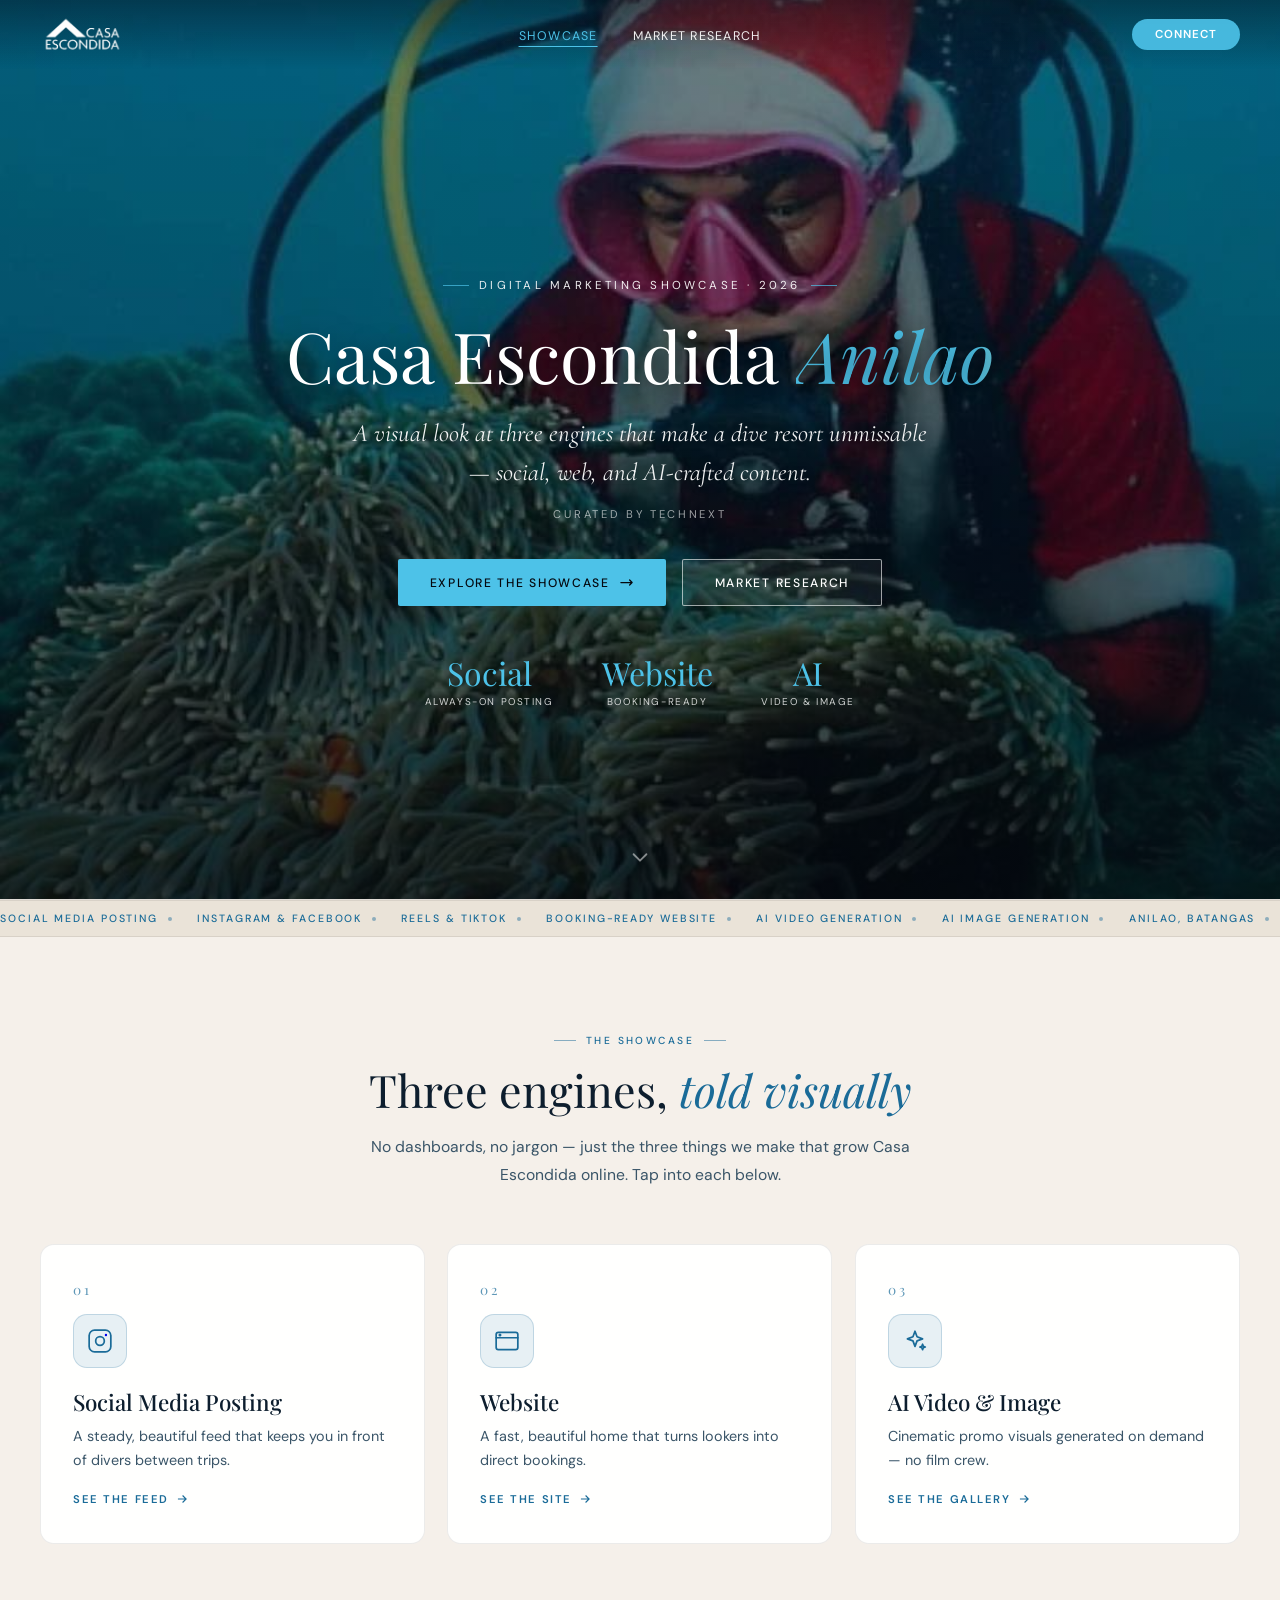
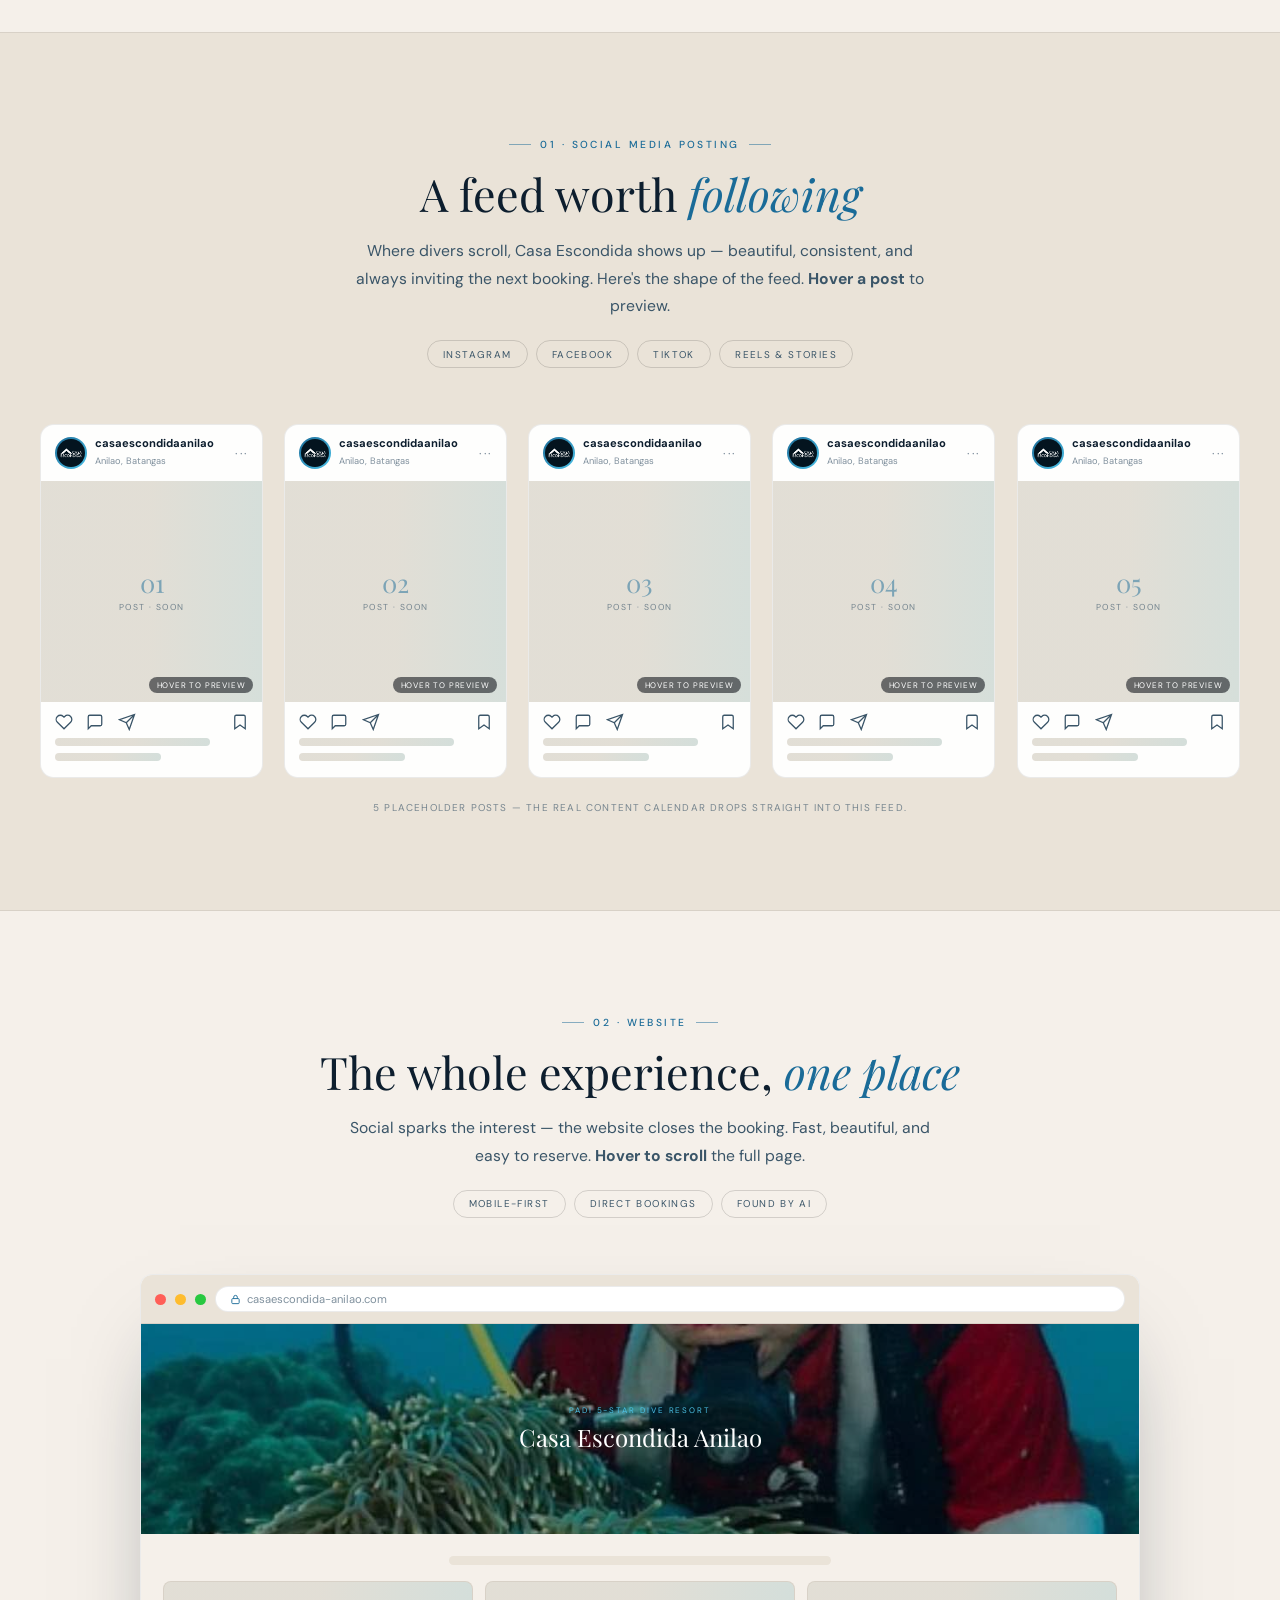
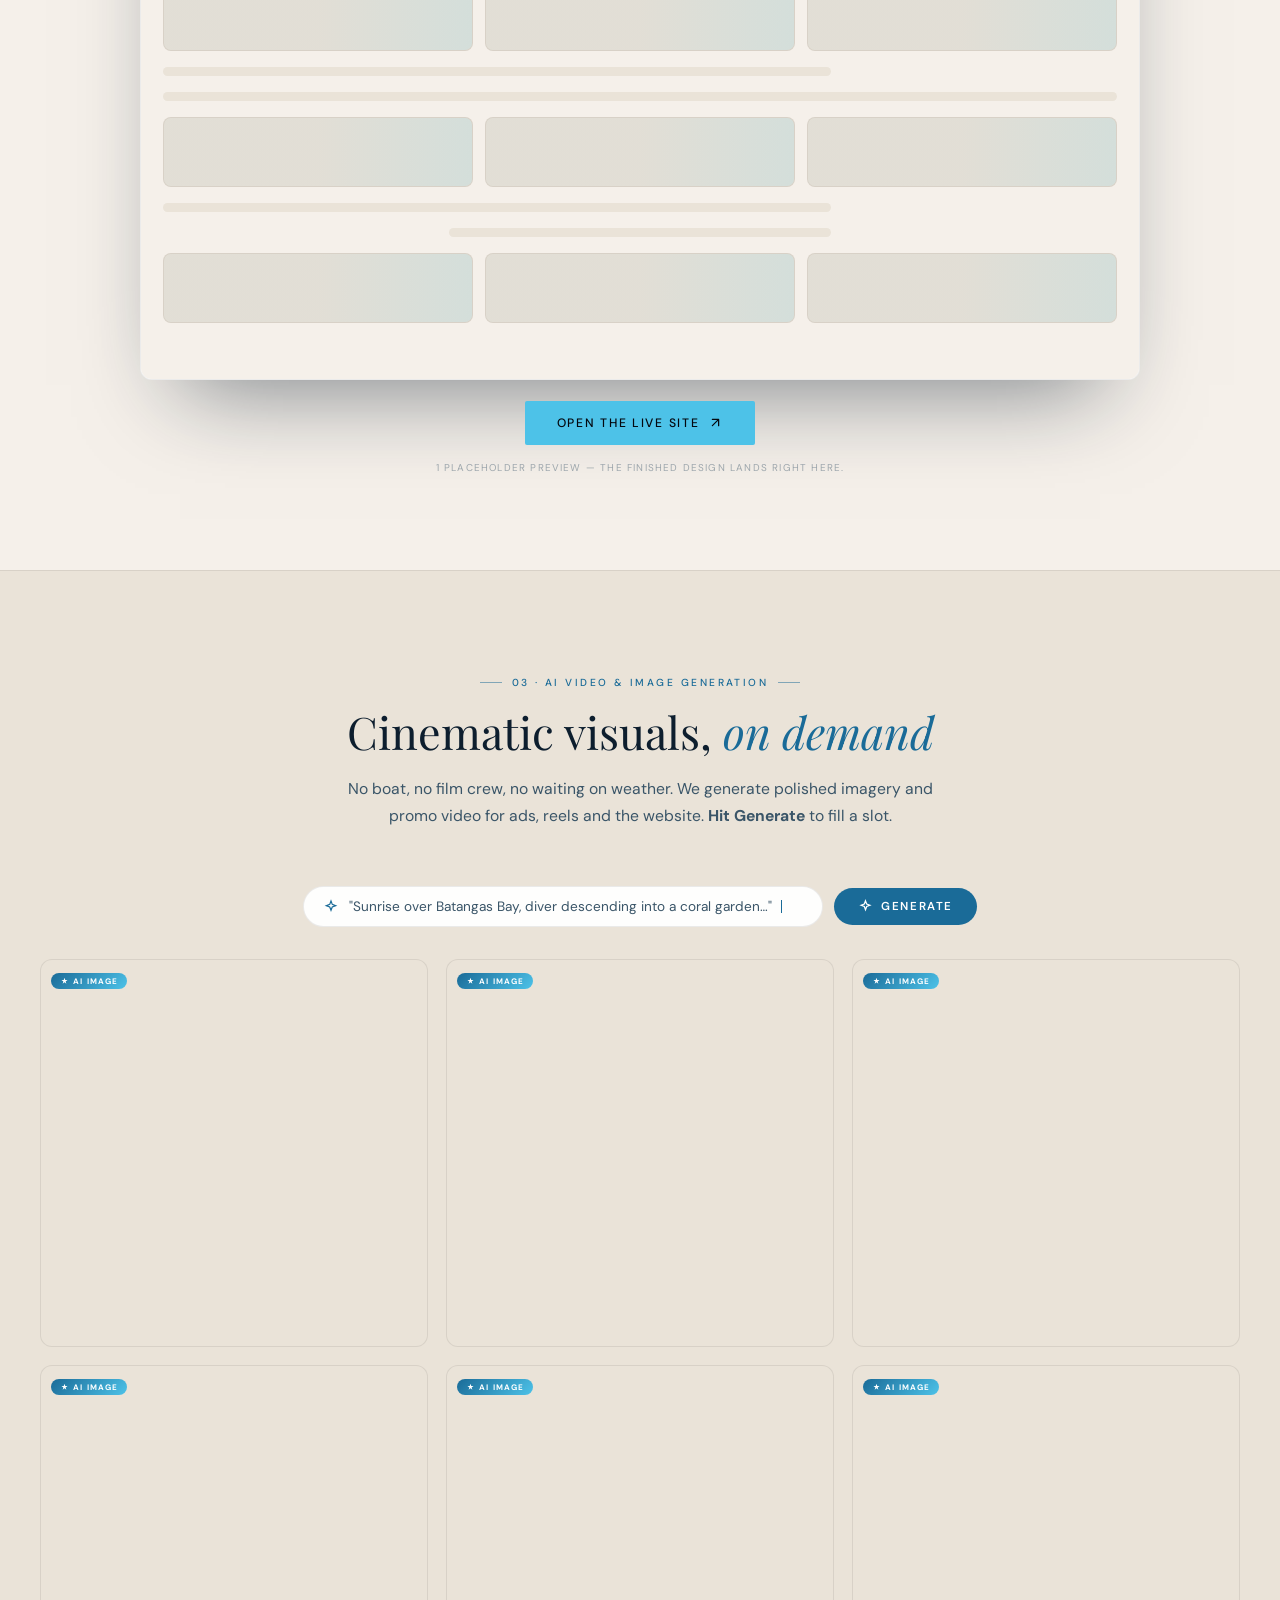
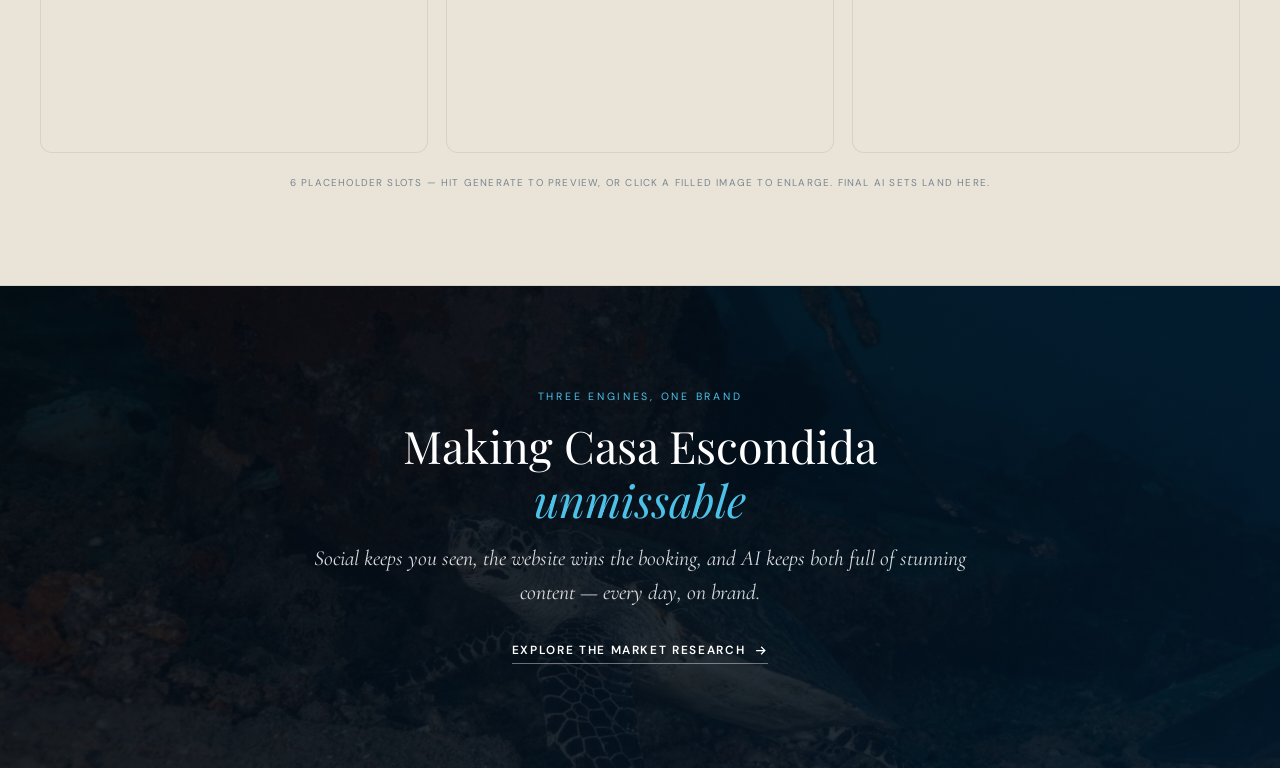
==== index.html @ b02268e8 "Revamp v5: visual-first showcase with exact placeholder counts - Cut analytics/benefit-stat blocks; " ====
<!DOCTYPE html>
<html lang="en">
<head>
<meta charset="UTF-8"/>
<meta name="viewport" content="width=device-width, initial-scale=1.0"/>
<title>Digital Marketing Showcase — Casa Escondida Anilao | TechNext</title>
<meta name="description" content="A visual showcase of how TechNext grows Casa Escondida Anilao online — social media posting, a booking-ready website, and AI video & image generation."/>
<meta name="robots" content="noindex, nofollow"/>
<meta http-equiv="Cache-Control" content="no-cache, no-store, must-revalidate"/>
<meta http-equiv="Pragma" content="no-cache"/>
<meta http-equiv="Expires" content="0"/>
<link rel="icon" type="image/webp" href="img/logo-white.webp"/>
<link rel="preconnect" href="https://fonts.googleapis.com"/>
<link rel="preconnect" href="https://fonts.gstatic.com" crossorigin/>
<link href="https://fonts.googleapis.com/css2?family=Playfair+Display:ital,wght@0,300;0,400;0,500;1,300;1,400&family=DM+Sans:wght@300;400;500;600&family=Cormorant+Garamond:ital,wght@0,300;0,400;1,300;1,400&display=swap" rel="stylesheet"/>
<link rel="stylesheet" href="styles.css?v=5"/>
</head>
<body>
<div id="pg-bar"></div>
<button id="toTop" aria-label="Back to top"><svg width="17" height="17" fill="none" stroke="currentColor" stroke-width="2.2" viewBox="0 0 24 24"><path stroke-linecap="round" stroke-linejoin="round" d="M5 15l7-7 7 7"/></svg></button>

<!-- NAV -->
<nav id="nav">
  <a href="https://www.casaescondida-anilao.com/" target="_blank" rel="noopener" class="nav-logo" aria-label="Casa Escondida — Home">
    <img class="logo-night" src="img/logo-white.webp" alt="Casa Escondida Anilao"/>
    <img class="logo-day" src="img/logo-color.webp" alt="Casa Escondida Anilao"/>
  </a>
  <ul class="nav-links">
    <li><a href="index.html" class="active">Showcase</a></li>
    <li><a href="research.html">Market Research</a></li>
  </ul>
  <div class="nav-right">
    <a href="mailto:hello@technext.asia?subject=Casa%20Escondida%20Anilao%20Digital%20Marketing%20Showcase" class="btn-nav-cta">Connect</a>
  </div>
</nav>

<!-- HERO -->
<header class="hero">
  <video class="hero-video" autoplay muted loop playsinline preload="auto" poster="img/hero-poster.jpg">
    <source src="img/hero.mp4" type="video/mp4"/>
  </video>
  <div class="hero-overlay"></div>
  <div class="hero-content">
    <div class="hero-eyebrow">Digital Marketing Showcase · 2026</div>
    <h1 class="hero-h1">Casa Escondida <em>Anilao</em></h1>
    <p class="hero-sub">A visual look at three engines that make a dive resort unmissable — social, web, and AI-crafted content.</p>
    <p class="hero-kicker">Curated by TechNext</p>
    <div class="hero-ctas">
      <a href="#engines" class="btn btn-primary">Explore the Showcase
        <svg fill="none" stroke="currentColor" viewBox="0 0 24 24"><path stroke-linecap="round" stroke-linejoin="round" stroke-width="2" d="M17 8l4 4m0 0l-4 4m4-4H3"/></svg></a>
      <a href="research.html" class="btn btn-ghost">Market Research</a>
    </div>
    <div class="hero-stats">
      <div class="hstat"><div class="hstat-n">Social</div><div class="hstat-l">Always-On Posting</div></div>
      <div class="hstat"><div class="hstat-n">Website</div><div class="hstat-l">Booking-Ready</div></div>
      <div class="hstat"><div class="hstat-n">AI</div><div class="hstat-l">Video &amp; Image</div></div>
    </div>
  </div>
  <a href="#engines" class="hero-scroll" aria-label="Scroll down"><svg fill="none" stroke="currentColor" viewBox="0 0 24 24"><path stroke-linecap="round" stroke-linejoin="round" stroke-width="2" d="M19 9l-7 7-7-7"/></svg></a>
</header>

<!-- MARQUEE -->
<div class="marquee-strip" aria-hidden="true">
  <div class="marquee-inner" id="mq">
    <span class="mq-item">Social Media Posting<span class="mq-dot"></span></span>
    <span class="mq-item">Instagram &amp; Facebook<span class="mq-dot"></span></span>
    <span class="mq-item">Reels &amp; TikTok<span class="mq-dot"></span></span>
    <span class="mq-item">Booking-Ready Website<span class="mq-dot"></span></span>
    <span class="mq-item">AI Video Generation<span class="mq-dot"></span></span>
    <span class="mq-item">AI Image Generation<span class="mq-dot"></span></span>
    <span class="mq-item">Anilao, Batangas<span class="mq-dot"></span></span>
  </div>
</div>

<!-- ENGINES / INTRO -->
<section class="sec" id="engines">
  <div class="inner">
    <div class="sec-head rv">
      <div class="sec-eyebrow">The Showcase</div>
      <h2 class="sec-h2">Three engines, <em>told visually</em></h2>
      <p class="sec-sub">No dashboards, no jargon — just the three things we make that grow Casa Escondida online. Tap into each below.</p>
    </div>
    <div class="engine-grid">
      <a href="#social" class="engine-card tilt rv d1"><div class="spot"></div>
        <div class="engine-num">01</div>
        <div class="engine-icon"><svg viewBox="0 0 24 24"><rect x="2" y="2" width="20" height="20" rx="5"/><circle cx="12" cy="12" r="4"/><circle cx="17.5" cy="6.5" r="1.1" fill="currentColor" stroke="none"/></svg></div>
        <div class="engine-name">Social Media Posting</div>
        <p class="engine-desc">A steady, beautiful feed that keeps you in front of divers between trips.</p>
        <span class="engine-go">See the feed <svg width="14" height="14" fill="none" stroke="currentColor" stroke-width="2" viewBox="0 0 24 24"><path d="M5 12h14M13 6l6 6-6 6"/></svg></span>
      </a>
      <a href="#website" class="engine-card tilt rv d2"><div class="spot"></div>
        <div class="engine-num">02</div>
        <div class="engine-icon"><svg viewBox="0 0 24 24"><rect x="2" y="4" width="20" height="16" rx="2"/><path d="M2 9h20"/><circle cx="5.5" cy="6.5" r=".6" fill="currentColor"/></svg></div>
        <div class="engine-name">Website</div>
        <p class="engine-desc">A fast, beautiful home that turns lookers into direct bookings.</p>
        <span class="engine-go">See the site <svg width="14" height="14" fill="none" stroke="currentColor" stroke-width="2" viewBox="0 0 24 24"><path d="M5 12h14M13 6l6 6-6 6"/></svg></span>
      </a>
      <a href="#ai" class="engine-card tilt rv d3"><div class="spot"></div>
        <div class="engine-num">03</div>
        <div class="engine-icon"><svg viewBox="0 0 24 24"><path d="M12 3l1.9 5.1L19 10l-5.1 1.9L12 17l-1.9-5.1L5 10l5.1-1.9z"/><path d="M19 15l.7 1.9L21.5 17.5 19.7 18.2 19 20l-.7-1.8L16.5 17.5l1.8-.6z"/></svg></div>
        <div class="engine-name">AI Video &amp; Image</div>
        <p class="engine-desc">Cinematic promo visuals generated on demand — no film crew.</p>
        <span class="engine-go">See the gallery <svg width="14" height="14" fill="none" stroke="currentColor" stroke-width="2" viewBox="0 0 24 24"><path d="M5 12h14M13 6l6 6-6 6"/></svg></span>
      </a>
    </div>
  </div>
</section>

<!-- PILLAR 1: SOCIAL — 5 POST PLACEHOLDERS -->
<section class="pillar sec-alt" id="social">
  <div class="inner">
    <div class="sec-head rv">
      <div class="sec-eyebrow">01 · Social Media Posting</div>
      <h2 class="sec-h2">A feed worth <em>following</em></h2>
      <p class="sec-sub">Where divers scroll, Casa Escondida shows up — beautiful, consistent, and always inviting the next booking. Here's the shape of the feed. <b>Hover a post</b> to preview.</p>
      <div class="pillar-tags">
        <span class="pillar-tag">Instagram</span><span class="pillar-tag">Facebook</span><span class="pillar-tag">TikTok</span><span class="pillar-tag">Reels &amp; Stories</span>
      </div>
    </div>
    <div class="feed-grid">
      <article class="post tilt rv d1"><div class="spot"></div>
        <div class="post-head"><span class="post-ava"><img src="img/logo-white.webp" alt=""/></span><div class="post-hmeta"><b>casaescondidaanilao</b><span>Anilao, Batangas</span></div><span class="post-dots">···</span></div>
        <div class="post-media" data-lightbox="img/showcase/uw-3.webp" data-cap="Social post 01 — macro of the day"><img src="img/showcase/uw-3.webp" alt="preview" loading="lazy"/><div class="post-ph"><span class="pn">01</span><span class="pl">Post · Soon</span></div><span class="post-hint">Hover to preview</span></div>
        <div class="post-actions"><svg class="heart" viewBox="0 0 24 24"><path d="M20.8 4.6a5.5 5.5 0 0 0-7.8 0L12 5.6l-1-1a5.5 5.5 0 0 0-7.8 7.8l1 1L12 21l7.8-7.6 1-1a5.5 5.5 0 0 0 0-7.8z"/></svg><svg viewBox="0 0 24 24"><path d="M21 15a2 2 0 0 1-2 2H7l-4 4V5a2 2 0 0 1 2-2h14a2 2 0 0 1 2 2z"/></svg><svg viewBox="0 0 24 24"><path d="M22 2L11 13M22 2l-7 20-4-9-9-4 20-7z"/></svg><svg class="save" viewBox="0 0 24 24"><path d="M19 21l-7-5-7 5V5a2 2 0 0 1 2-2h10a2 2 0 0 1 2 2z"/></svg></div>
        <div class="post-cap"><div class="cl w80"><span class="skeleton"></span></div><div class="cl w55"><span class="skeleton"></span></div></div>
      </article>
      <article class="post tilt rv d2"><div class="spot"></div>
        <div class="post-head"><span class="post-ava"><img src="img/logo-white.webp" alt=""/></span><div class="post-hmeta"><b>casaescondidaanilao</b><span>Anilao, Batangas</span></div><span class="post-dots">···</span></div>
        <div class="post-media" data-lightbox="img/showcase/rf-1.webp" data-cap="Social post 02 — turtle encounter"><img src="img/showcase/rf-1.webp" alt="preview" loading="lazy"/><div class="post-ph"><span class="pn">02</span><span class="pl">Post · Soon</span></div><span class="post-hint">Hover to preview</span></div>
        <div class="post-actions"><svg class="heart" viewBox="0 0 24 24"><path d="M20.8 4.6a5.5 5.5 0 0 0-7.8 0L12 5.6l-1-1a5.5 5.5 0 0 0-7.8 7.8l1 1L12 21l7.8-7.6 1-1a5.5 5.5 0 0 0 0-7.8z"/></svg><svg viewBox="0 0 24 24"><path d="M21 15a2 2 0 0 1-2 2H7l-4 4V5a2 2 0 0 1 2-2h14a2 2 0 0 1 2 2z"/></svg><svg viewBox="0 0 24 24"><path d="M22 2L11 13M22 2l-7 20-4-9-9-4 20-7z"/></svg><svg class="save" viewBox="0 0 24 24"><path d="M19 21l-7-5-7 5V5a2 2 0 0 1 2-2h10a2 2 0 0 1 2 2z"/></svg></div>
        <div class="post-cap"><div class="cl w80"><span class="skeleton"></span></div><div class="cl w55"><span class="skeleton"></span></div></div>
      </article>
      <article class="post tilt rv d3"><div class="spot"></div>
        <div class="post-head"><span class="post-ava"><img src="img/logo-white.webp" alt=""/></span><div class="post-hmeta"><b>casaescondidaanilao</b><span>Anilao, Batangas</span></div><span class="post-dots">···</span></div>
        <div class="post-media" data-lightbox="img/showcase/uw-6.webp" data-cap="Social post 03 — critter close-up"><img src="img/showcase/uw-6.webp" alt="preview" loading="lazy"/><div class="post-ph"><span class="pn">03</span><span class="pl">Post · Soon</span></div><span class="post-hint">Hover to preview</span></div>
        <div class="post-actions"><svg class="heart" viewBox="0 0 24 24"><path d="M20.8 4.6a5.5 5.5 0 0 0-7.8 0L12 5.6l-1-1a5.5 5.5 0 0 0-7.8 7.8l1 1L12 21l7.8-7.6 1-1a5.5 5.5 0 0 0 0-7.8z"/></svg><svg viewBox="0 0 24 24"><path d="M21 15a2 2 0 0 1-2 2H7l-4 4V5a2 2 0 0 1 2-2h14a2 2 0 0 1 2 2z"/></svg><svg viewBox="0 0 24 24"><path d="M22 2L11 13M22 2l-7 20-4-9-9-4 20-7z"/></svg><svg class="save" viewBox="0 0 24 24"><path d="M19 21l-7-5-7 5V5a2 2 0 0 1 2-2h10a2 2 0 0 1 2 2z"/></svg></div>
        <div class="post-cap"><div class="cl w80"><span class="skeleton"></span></div><div class="cl w55"><span class="skeleton"></span></div></div>
      </article>
      <article class="post tilt rv d4"><div class="spot"></div>
        <div class="post-head"><span class="post-ava"><img src="img/logo-white.webp" alt=""/></span><div class="post-hmeta"><b>casaescondidaanilao</b><span>Anilao, Batangas</span></div><span class="post-dots">···</span></div>
        <div class="post-media" data-lightbox="img/showcase/rf-3.webp" data-cap="Social post 04 — reef scene"><img src="img/showcase/rf-3.webp" alt="preview" loading="lazy"/><div class="post-ph"><span class="pn">04</span><span class="pl">Post · Soon</span></div><span class="post-hint">Hover to preview</span></div>
        <div class="post-actions"><svg class="heart" viewBox="0 0 24 24"><path d="M20.8 4.6a5.5 5.5 0 0 0-7.8 0L12 5.6l-1-1a5.5 5.5 0 0 0-7.8 7.8l1 1L12 21l7.8-7.6 1-1a5.5 5.5 0 0 0 0-7.8z"/></svg><svg viewBox="0 0 24 24"><path d="M21 15a2 2 0 0 1-2 2H7l-4 4V5a2 2 0 0 1 2-2h14a2 2 0 0 1 2 2z"/></svg><svg viewBox="0 0 24 24"><path d="M22 2L11 13M22 2l-7 20-4-9-9-4 20-7z"/></svg><svg class="save" viewBox="0 0 24 24"><path d="M19 21l-7-5-7 5V5a2 2 0 0 1 2-2h10a2 2 0 0 1 2 2z"/></svg></div>
        <div class="post-cap"><div class="cl w80"><span class="skeleton"></span></div><div class="cl w55"><span class="skeleton"></span></div></div>
      </article>
      <article class="post tilt rv d5"><div class="spot"></div>
        <div class="post-head"><span class="post-ava"><img src="img/logo-white.webp" alt=""/></span><div class="post-hmeta"><b>casaescondidaanilao</b><span>Anilao, Batangas</span></div><span class="post-dots">···</span></div>
        <div class="post-media" data-lightbox="img/showcase/uw-1.jpg" data-cap="Social post 05 — flamboyant cuttlefish"><img src="img/showcase/uw-1.jpg" alt="preview" loading="lazy"/><div class="post-ph"><span class="pn">05</span><span class="pl">Post · Soon</span></div><span class="post-hint">Hover to preview</span></div>
        <div class="post-actions"><svg class="heart" viewBox="0 0 24 24"><path d="M20.8 4.6a5.5 5.5 0 0 0-7.8 0L12 5.6l-1-1a5.5 5.5 0 0 0-7.8 7.8l1 1L12 21l7.8-7.6 1-1a5.5 5.5 0 0 0 0-7.8z"/></svg><svg viewBox="0 0 24 24"><path d="M21 15a2 2 0 0 1-2 2H7l-4 4V5a2 2 0 0 1 2-2h14a2 2 0 0 1 2 2z"/></svg><svg viewBox="0 0 24 24"><path d="M22 2L11 13M22 2l-7 20-4-9-9-4 20-7z"/></svg><svg class="save" viewBox="0 0 24 24"><path d="M19 21l-7-5-7 5V5a2 2 0 0 1 2-2h10a2 2 0 0 1 2 2z"/></svg></div>
        <div class="post-cap"><div class="cl w80"><span class="skeleton"></span></div><div class="cl w55"><span class="skeleton"></span></div></div>
      </article>
    </div>
    <p class="panel-note rv" style="text-align:center;margin-top:1.4rem;">5 placeholder posts — the real content calendar drops straight into this feed.</p>
  </div>
</section>

<!-- PILLAR 2: WEBSITE — 1 WHOLE VIEW -->
<section class="pillar" id="website">
  <div class="inner">
    <div class="sec-head rv">
      <div class="sec-eyebrow">02 · Website</div>
      <h2 class="sec-h2">The whole experience, <em>one place</em></h2>
      <p class="sec-sub">Social sparks the interest — the website closes the booking. Fast, beautiful, and easy to reserve. <b>Hover to scroll</b> the full page.</p>
      <div class="pillar-tags">
        <span class="pillar-tag">Mobile-First</span><span class="pillar-tag">Direct Bookings</span><span class="pillar-tag">Found by AI</span>
      </div>
    </div>
    <div class="web-wrap rv">
      <div class="browser tilt"><div class="spot"></div>
        <div class="browser-bar">
          <span class="browser-dot" style="background:#ff5f57"></span>
          <span class="browser-dot" style="background:#febc2e"></span>
          <span class="browser-dot" style="background:#28c840"></span>
          <span class="browser-url"><svg viewBox="0 0 24 24"><rect x="4" y="10" width="16" height="11" rx="2"/><path d="M8 10V7a4 4 0 0 1 8 0v3"/></svg>casaescondida-anilao.com</span>
        </div>
        <div class="browser-screen">
          <div class="browser-scroll">
            <div class="msite-hero">
              <img src="img/hero-poster.jpg" alt=""/>
              <div class="mh-txt"><div class="mh-eyebrow">PADI 5-Star Dive Resort</div><div class="mh-title">Casa Escondida Anilao</div></div>
            </div>
            <div class="msite-body">
              <div class="msite-line w40"></div>
              <div class="msite-row"><div class="msite-block"><span class="skeleton"></span></div><div class="msite-block"><span class="skeleton"></span></div><div class="msite-block"><span class="skeleton"></span></div></div>
              <div class="msite-line w70"></div>
              <div class="msite-line"></div>
              <div class="msite-row"><div class="msite-block"><span class="skeleton"></span></div><div class="msite-block"><span class="skeleton"></span></div><div class="msite-block"><span class="skeleton"></span></div></div>
              <div class="msite-line w70"></div>
              <div class="msite-line w40"></div>
              <div class="msite-row"><div class="msite-block"><span class="skeleton"></span></div><div class="msite-block"><span class="skeleton"></span></div><div class="msite-block"><span class="skeleton"></span></div></div>
            </div>
          </div>
        </div>
      </div>
      <div class="web-note">
        <a href="https://www.casaescondida-anilao.com/" target="_blank" rel="noopener" class="btn btn-primary on-light">Open the Live Site
          <svg fill="none" stroke="currentColor" viewBox="0 0 24 24"><path stroke-linecap="round" stroke-linejoin="round" stroke-width="2" d="M7 17L17 7M7 7h10v10"/></svg></a>
        <p class="panel-note" style="margin-top:1rem;">1 placeholder preview — the finished design lands right here.</p>
      </div>
    </div>
  </div>
</section>

<!-- PILLAR 3: AI IMAGE GENERATION — 6 PLACEHOLDERS -->
<section class="pillar sec-alt" id="ai">
  <div class="inner">
    <div class="sec-head rv">
      <div class="sec-eyebrow">03 · AI Video &amp; Image Generation</div>
      <h2 class="sec-h2">Cinematic visuals, <em>on demand</em></h2>
      <p class="sec-sub">No boat, no film crew, no waiting on weather. We generate polished imagery and promo video for ads, reels and the website. <b>Hit Generate</b> to fill a slot.</p>
    </div>

    <div class="ai-toolbar rv">
      <div class="ai-prompt"><svg viewBox="0 0 24 24"><path d="M12 3l1.9 5.1L19 10l-5.1 1.9L12 17l-1.9-5.1L5 10l5.1-1.9z"/></svg><span>"Sunrise over Batangas Bay, diver descending into a coral garden…"</span><span class="cursor"></span></div>
      <button class="ai-gen-btn" id="genBtn"><svg viewBox="0 0 24 24"><path d="M12 3l1.9 5.1L19 10l-5.1 1.9L12 17l-1.9-5.1L5 10l5.1-1.9z"/></svg>Generate</button>
    </div>

    <div class="ai-grid six" id="aiGrid">
      <div class="ai-card2 tilt" data-slot><div class="spot"></div><span class="ai-badge"><svg viewBox="0 0 24 24"><path d="M12 2l2 6h6l-5 4 2 6-5-4-5 4 2-6-5-4h6z"/></svg>AI Image</span><img alt="" loading="lazy"/><span class="ai-scan"></span><span class="ai-empty"><span class="sparkle">✦</span><span class="lbl">Slot 01 · Generate</span></span></div>
      <div class="ai-card2 tilt" data-slot><div class="spot"></div><span class="ai-badge"><svg viewBox="0 0 24 24"><path d="M12 2l2 6h6l-5 4 2 6-5-4-5 4 2-6-5-4h6z"/></svg>AI Image</span><img alt="" loading="lazy"/><span class="ai-scan"></span><span class="ai-empty"><span class="sparkle">✦</span><span class="lbl">Slot 02 · Generate</span></span></div>
      <div class="ai-card2 tilt" data-slot><div class="spot"></div><span class="ai-badge"><svg viewBox="0 0 24 24"><path d="M12 2l2 6h6l-5 4 2 6-5-4-5 4 2-6-5-4h6z"/></svg>AI Image</span><img alt="" loading="lazy"/><span class="ai-scan"></span><span class="ai-empty"><span class="sparkle">✦</span><span class="lbl">Slot 03 · Generate</span></span></div>
      <div class="ai-card2 tilt" data-slot><div class="spot"></div><span class="ai-badge"><svg viewBox="0 0 24 24"><path d="M12 2l2 6h6l-5 4 2 6-5-4-5 4 2-6-5-4h6z"/></svg>AI Image</span><img alt="" loading="lazy"/><span class="ai-scan"></span><span class="ai-empty"><span class="sparkle">✦</span><span class="lbl">Slot 04 · Generate</span></span></div>
      <div class="ai-card2 tilt" data-slot><div class="spot"></div><span class="ai-badge"><svg viewBox="0 0 24 24"><path d="M12 2l2 6h6l-5 4 2 6-5-4-5 4 2-6-5-4h6z"/></svg>AI Image</span><img alt="" loading="lazy"/><span class="ai-scan"></span><span class="ai-empty"><span class="sparkle">✦</span><span class="lbl">Slot 05 · Generate</span></span></div>
      <div class="ai-card2 tilt" data-slot><div class="spot"></div><span class="ai-badge"><svg viewBox="0 0 24 24"><path d="M12 2l2 6h6l-5 4 2 6-5-4-5 4 2-6-5-4h6z"/></svg>AI Image</span><img alt="" loading="lazy"/><span class="ai-scan"></span><span class="ai-empty"><span class="sparkle">✦</span><span class="lbl">Slot 06 · Generate</span></span></div>
    </div>
    <p class="panel-note rv" style="text-align:center;margin-top:1.4rem;">6 placeholder slots — hit Generate to preview, or click a filled image to enlarge. Final AI sets land here.</p>
  </div>
</section>

<!-- CLOSING VISUAL BAND -->
<section class="close-band" id="close">
  <div class="cb-bg"><img src="img/showcase/rf-1.webp" alt=""/></div>
  <div class="cb-ov"></div>
  <div class="cb-in rv">
    <div class="cb-eyebrow">Three Engines, One Brand</div>
    <h2>Making Casa Escondida <em>unmissable</em></h2>
    <p>Social keeps you seen, the website wins the booking, and AI keeps both full of stunning content — every day, on brand.</p>
    <a href="research.html" class="close-link">Explore the Market Research
      <svg viewBox="0 0 24 24"><path d="M5 12h14M13 6l6 6-6 6"/></svg></a>
  </div>
</section>

<!-- LIGHTBOX -->
<div class="lightbox" id="lightbox" role="dialog" aria-modal="true">
  <button class="lightbox-close" id="lbClose" aria-label="Close">×</button>
  <img id="lbImg" src="" alt=""/>
  <div class="lb-cap" id="lbCap"></div>
</div>

<script src="app.js?v=5" defer></script>
</body>
</html>
---- styles.css ----
/* =====================================================================
   Casa Escondida Anilao — Digital Marketing Showcase
   Built in the resort's own day-mode design language (sand + ocean-navy).
   No elements borrowed from other showcases.
===================================================================== */

/* ── Tokens (day mode, always-on) ── */
:root{
  --bg:#f5f0ea; --bg2:#eae3d8; --bg3:#ddd5c8;
  --card:rgba(255,255,255,0.72); --card2:rgba(255,255,255,0.95);
  --border:rgba(0,0,0,0.08); --border2:rgba(0,0,0,0.14);
  --text:#0d1e2e; --text2:#3a5568; --text3:rgba(58,85,104,0.65);
  --accent:#1a6b98; --accent-d:#155880; --accent-g:rgba(26,107,152,0.10);
  --teal:#4dc2e8; --gold:#b8862a;
  --nav-bg:rgba(245,240,234,0.95);
}
*,*::before,*::after{margin:0;padding:0;box-sizing:border-box;}
html{scroll-behavior:smooth;}
body{font-family:'DM Sans',system-ui,sans-serif;background:var(--bg);color:var(--text);-webkit-font-smoothing:antialiased;min-height:100vh;overflow-x:hidden;}
::selection{background:rgba(26,107,152,.18);}
::-webkit-scrollbar{width:9px;}::-webkit-scrollbar-track{background:var(--bg2);}::-webkit-scrollbar-thumb{background:rgba(26,107,152,.4);border-radius:5px;}
.c{max-width:1200px;margin:0 auto;padding:0 2rem;}
img{display:block;max-width:100%;}

/* ── Progress bar ── */
#pg-bar{position:fixed;top:0;left:0;height:2px;width:0;background:var(--accent);z-index:10001;transition:width .12s linear;pointer-events:none;}

/* ── NAV ── */
#nav{position:fixed;inset:0 0 auto 0;z-index:200;display:flex;align-items:center;justify-content:space-between;
  padding:.85rem 2.5rem;background:linear-gradient(180deg,rgba(4,8,15,0.42) 0%,transparent 100%);
  transition:padding .4s ease,background .4s ease,backdrop-filter .4s ease,box-shadow .4s ease;}
#nav.scrolled{background:var(--nav-bg);backdrop-filter:blur(20px) saturate(160%);-webkit-backdrop-filter:blur(20px) saturate(160%);border-bottom:1px solid var(--border);padding:.6rem 2.5rem;box-shadow:0 6px 24px rgba(0,0,0,.06);}
.nav-logo{display:flex;align-items:center;text-decoration:none;flex-shrink:0;}
.nav-logo img{height:42px;width:auto;display:block;}
.nav-logo .logo-day{display:none;}
#nav.scrolled .logo-night{display:none;}
#nav.scrolled .logo-day{display:block;}
.nav-links{display:flex;gap:2.2rem;list-style:none;position:absolute;left:50%;transform:translateX(-50%);}
.nav-links a{color:rgba(255,255,255,0.92);text-decoration:none;font-size:.78rem;letter-spacing:.1em;text-transform:uppercase;font-weight:400;transition:color .3s;position:relative;padding-bottom:3px;white-space:nowrap;}
#nav.scrolled .nav-links a{color:var(--text2);}
.nav-links a::after{content:'';position:absolute;bottom:0;left:0;width:0;height:1.5px;background:var(--teal);transition:width .35s ease;}
.nav-links a:hover,.nav-links a.active{color:var(--teal);}
#nav.scrolled .nav-links a:hover,#nav.scrolled .nav-links a.active{color:var(--accent);}
#nav.scrolled .nav-links a::after{background:var(--accent);}
.nav-links a:hover::after,.nav-links a.active::after{width:100%;}
.nav-right{display:flex;align-items:center;gap:1rem;}
.btn-nav-cta{background:rgba(77,194,232,0.92);color:#fff;padding:.5rem 1.4rem;border-radius:30px;font-size:.72rem;letter-spacing:.1em;text-transform:uppercase;text-decoration:none;transition:background .3s,transform .2s;font-weight:600;white-space:nowrap;}
.btn-nav-cta:hover{background:var(--teal);transform:translateY(-1px);}
#nav.scrolled .btn-nav-cta{background:var(--accent);}
#nav.scrolled .btn-nav-cta:hover{background:var(--accent-d);}
@media(max-width:860px){
  #nav,#nav.scrolled{padding:.6rem 1.2rem;}
  .nav-links{position:static;transform:none;gap:1.1rem;}
  .nav-links a{font-size:.66rem;letter-spacing:.06em;}
}
@media(max-width:520px){
  #nav,#nav.scrolled{padding:.5rem .9rem;}
  .nav-logo img{height:34px;}
  .nav-links{gap:.9rem;}
  .nav-links a{font-size:.62rem;letter-spacing:.03em;}
  .btn-nav-cta{display:none;}
}

/* ── HERO ── */
.hero{position:relative;overflow:hidden;min-height:100vh;display:flex;align-items:center;justify-content:center;text-align:center;padding:9rem 1.5rem 4rem;border-bottom:1px solid var(--border);}
.hero-video{position:absolute;inset:0;width:100%;height:100%;object-fit:cover;object-position:center;z-index:0;}
.hero-overlay{position:absolute;inset:0;z-index:1;background:linear-gradient(180deg,rgba(4,8,15,0.52) 0%,rgba(4,10,20,0.55) 45%,rgba(4,8,15,0.82) 100%);}
.hero-content{position:relative;z-index:2;max-width:820px;}
.hero-eyebrow{display:inline-flex;align-items:center;gap:.65rem;font-size:.72rem;letter-spacing:.28em;text-transform:uppercase;color:rgba(255,255,255,0.92);margin-bottom:1.5rem;animation:fadeDown .7s ease .1s both;}
.hero-eyebrow::before,.hero-eyebrow::after{content:'';width:26px;height:1px;background:var(--teal);opacity:.7;}
.hero-h1{font-family:'Playfair Display',serif;font-size:clamp(2.4rem,6vw,4.4rem);font-weight:400;line-height:1.08;color:#fff;margin-bottom:1.3rem;text-shadow:0 2px 24px rgba(0,0,0,.5);}
.hero-h1 em{font-style:italic;background:linear-gradient(90deg,#4dc2e8 30%,#e8c56a 55%,#4dc2e8 70%);background-size:300% auto;-webkit-background-clip:text;background-clip:text;-webkit-text-fill-color:transparent;animation:glint 5s ease-in-out infinite;}
@keyframes glint{0%,90%,100%{background-position:200% center;}45%{background-position:-100% center;}}
.hero-sub{color:rgba(255,255,255,0.94);font-family:'Cormorant Garamond',serif;font-style:italic;font-size:clamp(1.15rem,2.2vw,1.55rem);max-width:600px;margin:0 auto 1rem;line-height:1.55;text-shadow:0 1px 10px rgba(0,0,0,.4);animation:fadeUp .9s cubic-bezier(.22,1,.36,1) .3s both;}
.hero-kicker{color:rgba(255,255,255,0.6);font-size:.7rem;letter-spacing:.24em;text-transform:uppercase;margin-bottom:2.4rem;animation:fadeUp .9s ease .45s both;}
.hero-ctas{display:flex;gap:1rem;justify-content:center;flex-wrap:wrap;margin-bottom:3.2rem;animation:fadeUp .9s ease .55s both;}
.hero-stats{display:flex;justify-content:center;gap:3rem;flex-wrap:wrap;}
.hstat{text-align:center;animation:fadeUp .6s ease both;}
.hero-stats .hstat:nth-child(1){animation-delay:.6s;}.hero-stats .hstat:nth-child(2){animation-delay:.72s;}.hero-stats .hstat:nth-child(3){animation-delay:.84s;}.hero-stats .hstat:nth-child(4){animation-delay:.96s;}
.hstat-n{font-family:'Playfair Display',serif;font-size:2rem;font-weight:300;color:var(--teal);line-height:1;}
.hstat-l{font-size:.62rem;letter-spacing:.16em;text-transform:uppercase;color:rgba(255,255,255,0.8);margin-top:.4rem;}
.hero-scroll{position:absolute;bottom:1.6rem;left:50%;transform:translateX(-50%);z-index:2;color:rgba(255,255,255,.5);}
.hero-scroll svg{width:22px;height:22px;animation:bob 2s ease-in-out infinite;}
@keyframes bob{0%,100%{transform:translateY(0);}50%{transform:translateY(7px);}}
@keyframes fadeDown{from{opacity:0;transform:translateY(-12px);}to{opacity:1;transform:none;}}
@keyframes fadeUp{from{opacity:0;transform:translateY(18px);}to{opacity:1;transform:none;}}
@media(max-width:768px){.hero{padding:8rem 1.2rem 3rem;}.hero-stats{gap:1.6rem;}}

/* ── BUTTONS ── */
.btn{position:relative;overflow:hidden;display:inline-flex;align-items:center;justify-content:center;gap:.55rem;padding:.9rem 2rem;border-radius:2px;font-family:'DM Sans',sans-serif;font-size:.76rem;letter-spacing:.14em;text-transform:uppercase;font-weight:500;text-decoration:none;cursor:pointer;border:none;transition:background .3s,color .3s,transform .3s,box-shadow .3s,border-color .3s;}
.btn svg{width:15px;height:15px;}
.btn-primary{background:var(--teal);color:#04080f;}
.btn-primary::after{content:'';position:absolute;top:0;left:-120%;width:55%;height:100%;background:linear-gradient(90deg,transparent,rgba(255,255,255,.35),transparent);transform:skewX(-20deg);}
.btn-primary:hover{background:#6fd0f2;transform:translateY(-3px);box-shadow:0 12px 30px rgba(77,194,232,.4);}
.btn-primary:hover::after{animation:sweep .7s ease forwards;}
@keyframes sweep{to{left:160%;}}
.btn-ghost{border:1.5px solid rgba(255,255,255,.6);color:#fff;background:rgba(255,255,255,.05);}
.btn-ghost:hover{border-color:var(--teal);color:var(--teal);background:rgba(77,194,232,.08);transform:translateY(-3px);}
/* on light backgrounds */
.on-light .btn-primary{background:var(--accent);color:#fff;}
.on-light .btn-primary:hover{background:var(--accent-d);box-shadow:0 12px 30px rgba(26,107,152,.3);}
.on-light .btn-ghost{border-color:var(--accent);color:var(--accent);background:transparent;}
.on-light .btn-ghost:hover{background:var(--accent-g);}

/* ── MARQUEE ── */
.marquee-strip{background:var(--bg2);overflow:hidden;padding:.7rem 0;border-top:1px solid var(--border);border-bottom:1px solid var(--border);}
.marquee-inner{display:flex;gap:1.6rem;width:max-content;animation:mq 38s linear infinite;will-change:transform;}
.marquee-strip:hover .marquee-inner{animation-play-state:paused;}
@keyframes mq{from{transform:translateX(0);}to{transform:translateX(-50%);}}
.mq-item{display:flex;align-items:center;gap:.6rem;font-size:.66rem;letter-spacing:.18em;text-transform:uppercase;color:var(--accent);white-space:nowrap;font-weight:500;}
.mq-dot{width:4px;height:4px;border-radius:50%;background:var(--accent);opacity:.45;}

/* ── SECTION LAYOUT ── */
.sec{padding:5.5rem 2rem;}
.sec .inner{max-width:1200px;margin:0 auto;}
.sec-alt{background:var(--bg2);border-top:1px solid var(--border);border-bottom:1px solid var(--border);}
.sec-head{text-align:center;margin-bottom:3.5rem;}
.sec-eyebrow{display:inline-flex;align-items:center;gap:.6rem;font-size:.64rem;letter-spacing:.24em;text-transform:uppercase;color:var(--accent);margin-bottom:1rem;font-weight:500;}
.sec-eyebrow::before,.sec-eyebrow::after{content:'';width:22px;height:1px;background:var(--accent);opacity:.5;}
.sec-h2{font-family:'Playfair Display',serif;font-size:clamp(1.8rem,3.6vw,2.8rem);font-weight:400;line-height:1.2;margin-bottom:1rem;color:var(--text);}
.sec-h2 em{font-style:italic;color:var(--accent);}
.sec-sub{color:var(--text2);font-size:.98rem;line-height:1.75;max-width:600px;margin:0 auto;}

/* ── REVEAL ── */
.rv,.rvl,.rvr{opacity:0;transition:opacity .8s cubic-bezier(.22,1,.36,1),transform .8s cubic-bezier(.22,1,.36,1),filter .8s ease;}
.rv{transform:translateY(42px) scale(.98);filter:blur(2px);}
.rvl{transform:translateX(-46px);filter:blur(2px);}
.rvr{transform:translateX(46px);filter:blur(2px);}
.rv.on,.rvl.on,.rvr.on{opacity:1;transform:none;filter:none;}
.d1{transition-delay:.08s;}.d2{transition-delay:.16s;}.d3{transition-delay:.24s;}.d4{transition-delay:.32s;}.d5{transition-delay:.4s;}.d6{transition-delay:.48s;}

/* ── STAT CARDS ── */
.stat-grid{display:grid;grid-template-columns:repeat(3,1fr);gap:1.4rem;}
@media(max-width:760px){.stat-grid{grid-template-columns:1fr;}}
.stat-card{background:var(--card);border:1px solid var(--border);border-radius:4px;padding:2.2rem 1.8rem;text-align:center;transition:border-color .3s,transform .3s,background .3s;}
.stat-card:hover{border-color:var(--accent);transform:translateY(-5px);background:var(--card2);}
.stat-n{font-family:'Playfair Display',serif;font-size:2.9rem;font-weight:300;color:var(--accent);line-height:1;margin-bottom:.7rem;}
.stat-t{font-size:.9rem;color:var(--text2);line-height:1.65;}

/* ── CAPABILITY CARDS ── */
.cap-grid{display:grid;grid-template-columns:repeat(3,1fr);gap:1.4rem;}
@media(max-width:900px){.cap-grid{grid-template-columns:repeat(2,1fr);}}
@media(max-width:560px){.cap-grid{grid-template-columns:1fr;}}
.cap-card{background:var(--card);border:1px solid var(--border);border-radius:4px;padding:2rem 1.9rem;transition:border-color .3s,transform .3s,background .3s,box-shadow .3s;position:relative;}
.cap-card:hover{border-color:var(--accent);transform:translateY(-6px);background:var(--card2);box-shadow:0 18px 44px -20px rgba(26,107,152,.4);}
.cap-icon{width:46px;height:46px;border-radius:50%;background:var(--accent-g);border:1px solid rgba(26,107,152,.22);display:flex;align-items:center;justify-content:center;margin-bottom:1.2rem;}
.cap-icon svg{width:21px;height:21px;stroke:var(--accent);fill:none;stroke-width:1.7;stroke-linecap:round;stroke-linejoin:round;}
.cap-num{position:absolute;top:1.5rem;right:1.6rem;font-family:'Playfair Display',serif;font-size:1.1rem;color:var(--text3);}
.cap-name{font-family:'Playfair Display',serif;font-size:1.18rem;font-weight:500;margin-bottom:.6rem;line-height:1.25;color:var(--text);}
.cap-desc{font-size:.86rem;color:var(--text2);line-height:1.7;}

/* ── OVERVIEW (deep-dive) ROWS ── */
.ov-grid{display:grid;grid-template-columns:1fr 1fr;gap:4rem;align-items:center;}
.ov-grid.flip .ov-media{order:2;}
@media(max-width:900px){.ov-grid{grid-template-columns:1fr;gap:2.5rem;}.ov-grid.flip .ov-media{order:0;}}
.ov-eyebrow{font-size:.64rem;letter-spacing:.22em;text-transform:uppercase;color:var(--accent);font-weight:600;margin-bottom:.9rem;}
.ov-text h3{font-family:'Playfair Display',serif;font-size:clamp(1.5rem,2.6vw,2.1rem);font-weight:400;line-height:1.28;margin-bottom:1rem;color:var(--text);}
.ov-text h3 em{font-style:italic;color:var(--accent);}
.ov-text p{color:var(--text2);font-size:.95rem;line-height:1.8;margin-bottom:1.1rem;}
.ov-badges{display:flex;flex-wrap:wrap;gap:.55rem;margin-top:1.4rem;}
.ov-badge{display:inline-flex;align-items:center;font-size:.64rem;letter-spacing:.12em;text-transform:uppercase;padding:.4rem .9rem;border:1px solid var(--border2);border-radius:30px;color:var(--text2);transition:all .25s;}
.ov-badge:hover{border-color:var(--accent);color:var(--accent);background:var(--accent-g);}
.ov-stat{margin-top:1.6rem;}
.ov-stat .n{font-family:'Playfair Display',serif;font-size:2.6rem;font-weight:300;color:var(--accent);line-height:1;}
.ov-stat .l{font-size:.82rem;color:var(--text3);margin-top:.3rem;}

/* Media panel (light card holding a chart / visual) */
.panel{background:var(--card2);border:1px solid var(--border);border-radius:8px;padding:1.8rem;box-shadow:0 20px 50px -30px rgba(13,30,46,.5);}
.panel-title{font-size:.72rem;letter-spacing:.14em;text-transform:uppercase;color:var(--text3);font-weight:600;margin-bottom:1.4rem;}
.panel-note{font-size:.62rem;letter-spacing:.12em;text-transform:uppercase;color:var(--text3);opacity:.7;margin-top:1.1rem;}

/* Bars */
.bars{display:flex;align-items:flex-end;gap:.9rem;height:180px;}
.bar{flex:1;display:flex;flex-direction:column;justify-content:flex-end;align-items:center;height:100%;}
.bar i{display:block;width:100%;border-radius:5px 5px 0 0;height:0;background:linear-gradient(180deg,var(--teal),var(--accent));transition:height 1.2s cubic-bezier(.2,.7,.3,1);}
.on .bar i,.visible .bar i{height:var(--h);}
.bar b{font-size:.7rem;margin-top:.5rem;font-weight:600;color:var(--text2);}

/* Keyword rank list */
.krow{margin-bottom:1rem;}
.krow:last-child{margin-bottom:0;}
.ktop{display:flex;justify-content:space-between;font-size:.82rem;margin-bottom:.4rem;color:var(--text);}
.ktop .rk{color:var(--accent);font-weight:600;}
.ktrack{height:9px;border-radius:5px;background:rgba(26,107,152,.1);overflow:hidden;}
.kfill{height:100%;width:0;border-radius:5px;background:linear-gradient(90deg,var(--accent),var(--teal));transition:width 1.3s cubic-bezier(.2,.7,.3,1);}
.on .kfill,.visible .kfill{width:var(--w);}

/* Funnel */
.funnel{display:flex;flex-direction:column;gap:.6rem;}
.fn{height:44px;border-radius:6px;display:flex;align-items:center;justify-content:space-between;padding:0 1rem;color:#fff;font-weight:600;font-size:.78rem;width:0;min-width:150px;background:linear-gradient(90deg,var(--accent),var(--teal));transition:width 1.2s cubic-bezier(.2,.7,.3,1);white-space:nowrap;overflow:hidden;}
.on .fn,.visible .fn{width:var(--w);}

/* AI answer cards */
.ai-card{background:var(--card2);border:1px solid var(--border);border-left:3px solid var(--accent);border-radius:6px;padding:1rem 1.2rem;font-size:.86rem;line-height:1.6;color:var(--text2);margin-bottom:.8rem;}
.ai-card:last-child{margin-bottom:0;}
.ai-card strong{color:var(--text);}
.ai-card .hl{color:var(--accent);font-weight:600;}

/* Before/After slider */
.ba{position:relative;border-radius:8px;overflow:hidden;user-select:none;aspect-ratio:16/11;cursor:ew-resize;box-shadow:0 24px 60px -28px rgba(13,30,46,.6);border:1px solid var(--border);}
.ba img{position:absolute;inset:0;width:100%;height:100%;object-fit:cover;pointer-events:none;}
.ba .before{filter:saturate(.3) brightness(.7) contrast(.9) hue-rotate(-12deg);}
.ba .after{clip-path:inset(0 50% 0 0);}
.ba .handle{position:absolute;top:0;bottom:0;left:50%;width:3px;background:#fff;transform:translateX(-50%);pointer-events:none;box-shadow:0 0 14px rgba(0,0,0,.4);}
.ba .handle::after{content:'';position:absolute;top:50%;left:50%;transform:translate(-50%,-50%);width:40px;height:40px;border-radius:50%;background:#fff;box-shadow:0 4px 14px rgba(0,0,0,.35);}
.ba .handle .ico{position:absolute;top:50%;left:50%;transform:translate(-50%,-50%);z-index:2;color:var(--accent);font-size:14px;}
.ba .tag{position:absolute;bottom:12px;font-size:.58rem;letter-spacing:.14em;text-transform:uppercase;color:#fff;background:rgba(4,8,15,.6);padding:.25rem .55rem;border-radius:3px;pointer-events:none;}
.ba .tag.l{left:12px;}.ba .tag.r{right:12px;}

/* ── ECO / CONTENT GALLERY ── */
.eco-filters{display:flex;flex-wrap:wrap;justify-content:center;gap:.55rem;margin-bottom:2.4rem;}
.eco-filter{background:transparent;border:1px solid var(--border2);color:var(--text2);padding:.55rem 1.15rem;border-radius:40px;font-size:.66rem;letter-spacing:.14em;text-transform:uppercase;font-weight:500;cursor:pointer;transition:all .3s;font-family:inherit;}
.eco-filter:hover{border-color:var(--accent);color:var(--accent);}
.eco-filter.active{background:var(--accent);border-color:var(--accent);color:#fff;}
.eco-grid{display:grid;grid-template-columns:repeat(4,1fr);gap:1.1rem;}
@media(max-width:900px){.eco-grid{grid-template-columns:repeat(3,1fr);}}
@media(max-width:600px){.eco-grid{grid-template-columns:repeat(2,1fr);gap:.7rem;}}
.eco-card{position:relative;aspect-ratio:1;overflow:hidden;border-radius:6px;border:1px solid var(--border);background:var(--bg3);transition:transform .5s ease,border-color .3s,box-shadow .4s,opacity .4s;}
.eco-card:hover{transform:translateY(-4px);border-color:var(--accent);box-shadow:0 16px 42px -18px rgba(26,107,152,.5);}
.eco-card img{width:100%;height:100%;object-fit:cover;transition:transform .7s ease,filter .4s;}
.eco-card:hover img{transform:scale(1.09);filter:brightness(.7);}
.eco-card.hide{display:none;}
.eco-label{position:absolute;left:0;right:0;bottom:0;padding:1.1rem .9rem .8rem;background:linear-gradient(to top,rgba(4,8,15,.92) 0%,rgba(4,8,15,.45) 60%,transparent 100%);color:#fff;pointer-events:none;}
.eco-name{font-family:'Playfair Display',serif;font-size:.92rem;font-weight:500;line-height:1.2;}
.eco-cat{position:absolute;top:.65rem;left:.65rem;background:rgba(4,8,15,.72);backdrop-filter:blur(6px);color:#fff;padding:.22rem .55rem;border-radius:30px;font-size:.54rem;letter-spacing:.13em;text-transform:uppercase;font-weight:500;}

/* ── PLAN / TIMELINE ── */
.plan-grid{display:grid;grid-template-columns:repeat(3,1fr);gap:1.4rem;}
@media(max-width:820px){.plan-grid{grid-template-columns:1fr;}}
.plan-card{background:var(--card);border:1px solid var(--border);border-left:3px solid var(--accent);border-radius:4px;padding:1.9rem 1.8rem;transition:transform .3s,box-shadow .3s;}
.plan-card:hover{transform:translateY(-5px);box-shadow:0 16px 40px -22px rgba(13,30,46,.45);}
.plan-days{display:inline-block;font-size:.6rem;font-weight:600;letter-spacing:.14em;text-transform:uppercase;color:var(--accent);background:var(--accent-g);padding:.3rem .75rem;border-radius:30px;margin-bottom:1rem;}
.plan-card h3{font-family:'Playfair Display',serif;font-size:1.25rem;font-weight:500;margin-bottom:.6rem;color:var(--text);}
.plan-card p{font-size:.85rem;color:var(--text2);line-height:1.7;}

/* ── CTA BAND ── */
.cta-band{position:relative;overflow:hidden;padding:6rem 2rem;text-align:center;}
.cta-bg{position:absolute;inset:0;z-index:0;}
.cta-bg img{width:100%;height:100%;object-fit:cover;object-position:center 45%;filter:brightness(.42);}
.cta-overlay{position:absolute;inset:0;z-index:1;background:linear-gradient(135deg,rgba(4,8,15,.72) 0%,rgba(4,30,55,.6) 100%);}
.cta-content{position:relative;z-index:2;max-width:640px;margin:0 auto;}
.cta-content .sec-eyebrow{color:var(--teal);}
.cta-content .sec-eyebrow::before,.cta-content .sec-eyebrow::after{background:var(--teal);}
.cta-content h2{font-family:'Playfair Display',serif;font-size:clamp(1.9rem,3.6vw,2.9rem);font-weight:400;color:#fff;margin-bottom:1rem;}
.cta-content h2 em{font-style:italic;color:var(--teal);}
.cta-content p{color:rgba(255,255,255,.82);font-family:'Cormorant Garamond',serif;font-style:italic;font-size:1.35rem;line-height:1.6;margin-bottom:2.2rem;}
.cta-btns{display:flex;gap:1rem;justify-content:center;flex-wrap:wrap;}
.cta-fine{margin-top:2.6rem;padding-top:1.6rem;border-top:1px solid rgba(255,255,255,.18);color:rgba(255,255,255,.55);font-size:.66rem;letter-spacing:.16em;text-transform:uppercase;}
@media(max-width:600px){.cta-btns{flex-direction:column;align-items:stretch;max-width:320px;margin:0 auto;}}

/* ── FOOTER ── */
.site-footer{background:var(--bg2);border-top:1px solid var(--border);padding:3.2rem 0 1.6rem;}
.site-footer .c{max-width:1300px;padding:0 2.5rem;}
.foot-grid{display:grid;grid-template-columns:1.6fr 1fr 1fr 1fr;gap:1.8rem;margin-bottom:2.2rem;align-items:start;}
.foot-logo{font-family:'Playfair Display',serif;font-size:1.3rem;font-weight:300;color:var(--text);text-decoration:none;display:block;margin-bottom:.7rem;}
.foot-logo span{color:var(--accent);}
.foot-desc{font-size:.78rem;color:var(--text3);line-height:1.65;max-width:300px;margin-bottom:1rem;}
.foot-socials{display:flex;gap:.5rem;}
.soc{width:36px;height:36px;border:1px solid var(--border2);border-radius:50%;display:flex;align-items:center;justify-content:center;text-decoration:none;color:var(--text3);transition:all .3s;}
.soc svg{width:15px;height:15px;fill:none;stroke:currentColor;stroke-width:2;stroke-linecap:round;stroke-linejoin:round;display:block;}
.soc svg.fill-icon{fill:currentColor;stroke:none;}
.soc:hover{border-color:var(--accent);color:var(--accent);transform:translateY(-3px);}
.foot-h{font-size:.62rem;letter-spacing:.2em;text-transform:uppercase;color:var(--accent);margin-bottom:.8rem;}
.foot-links{list-style:none;display:flex;flex-direction:column;gap:.45rem;}
.foot-links a{font-size:.78rem;color:var(--text3);text-decoration:none;transition:color .3s;}
.foot-links a:hover{color:var(--text);}
.foot-bottom{display:flex;justify-content:space-between;align-items:center;gap:1rem;padding-top:1.3rem;border-top:1px solid var(--border);max-width:1300px;margin:0 auto;padding-left:2.5rem;padding-right:2.5rem;flex-wrap:wrap;}
.foot-copy{font-size:.72rem;color:var(--text3);}
.foot-legal{display:flex;gap:1.3rem;align-items:center;}
.foot-legal a{font-size:.72rem;color:var(--text3);text-decoration:none;transition:color .3s;}
.foot-legal a:hover{color:var(--text);}
.tn-brand{color:var(--accent);font-weight:600;}
@media(max-width:900px){.foot-grid{grid-template-columns:repeat(2,1fr);gap:1.5rem;}.foot-grid>div:first-child{grid-column:1/-1;}.foot-desc{max-width:none;}.foot-bottom{flex-direction:column;text-align:center;}}
@media(max-width:520px){.site-footer .c,.foot-bottom{padding-left:1.2rem;padding-right:1.2rem;}}

/* ── RESEARCH: persona / SWOT / table / donut ── */
.persona-icon{width:42px;height:42px;border-radius:50%;background:var(--accent-g);border:1px solid rgba(26,107,152,.22);display:flex;align-items:center;justify-content:center;margin-bottom:1.1rem;font-size:1.1rem;}
.persona-tag{font-size:.58rem;letter-spacing:.16em;text-transform:uppercase;color:var(--accent);font-weight:600;margin-bottom:.5rem;}
.persona-list{list-style:none;display:flex;flex-direction:column;gap:.5rem;margin-top:1rem;padding-top:1rem;border-top:1px solid var(--border);}
.persona-list li{display:flex;gap:.5rem;font-size:.8rem;color:var(--text2);line-height:1.5;}
.persona-list li::before{content:'›';color:var(--accent);font-weight:700;flex-shrink:0;}

.swot{display:grid;grid-template-columns:1fr 1fr;gap:1.3rem;}
@media(max-width:760px){.swot{grid-template-columns:1fr;}}
.swot-card{background:var(--card);border:1px solid var(--border);border-top:3px solid var(--accent);border-radius:4px;padding:1.7rem 1.8rem;}
.swot-card.w{border-top-color:var(--gold);}
.swot-card.o{border-top-color:var(--teal);}
.swot-card.t{border-top-color:#c0603a;}
.swot-h{display:flex;align-items:center;gap:.6rem;font-family:'Playfair Display',serif;font-size:1.15rem;margin-bottom:1rem;color:var(--text);}
.swot-h span{width:26px;height:26px;border-radius:50%;background:var(--accent-g);color:var(--accent);display:flex;align-items:center;justify-content:center;font-size:.75rem;font-weight:700;font-family:'DM Sans',sans-serif;}
.swot-card.w .swot-h span{background:rgba(184,134,42,.14);color:var(--gold);}
.swot-card.o .swot-h span{background:rgba(77,194,232,.16);color:#1f8bb0;}
.swot-card.t .swot-h span{background:rgba(192,96,58,.14);color:#c0603a;}
.swot-list{list-style:none;display:flex;flex-direction:column;gap:.55rem;}
.swot-list li{display:flex;gap:.5rem;font-size:.85rem;color:var(--text2);line-height:1.55;}
.swot-list li::before{content:'—';color:var(--text3);flex-shrink:0;}

.rtable-wrap{overflow-x:auto;border:1px solid var(--border);border-radius:8px;background:var(--card2);}
.rtable{width:100%;border-collapse:collapse;min-width:640px;}
.rtable th{background:var(--accent);color:#fff;text-align:left;font-size:.66rem;letter-spacing:.12em;text-transform:uppercase;font-weight:600;padding:.9rem 1.1rem;}
.rtable td{padding:.85rem 1.1rem;border-top:1px solid var(--border);font-size:.85rem;color:var(--text2);vertical-align:top;}
.rtable tr:nth-child(even) td{background:rgba(0,0,0,.02);}
.rtable td:first-child{font-family:'Playfair Display',serif;color:var(--text);font-weight:500;}
.pips{display:inline-flex;gap:3px;}
.pip{width:8px;height:8px;border-radius:50%;background:rgba(26,107,152,.18);}
.pip.on{background:var(--accent);}

.donut-wrap{display:flex;align-items:center;gap:2rem;flex-wrap:wrap;justify-content:center;}
.donut-arc{stroke-dasharray:327;stroke-dashoffset:327;transition:stroke-dashoffset 1.5s cubic-bezier(.3,.8,.3,1);}
.on .donut-arc,.visible .donut-arc{stroke-dashoffset:var(--dash);}
.legend{list-style:none;display:flex;flex-direction:column;gap:.6rem;}
.legend li{display:flex;align-items:center;gap:.6rem;font-size:.82rem;color:var(--text2);}
.legend .sw{width:12px;height:12px;border-radius:3px;flex-shrink:0;}

.takeaway{max-width:760px;margin:0 auto;background:var(--card2);border:1px solid var(--border);border-left:3px solid var(--accent);border-radius:6px;padding:1.6rem 1.9rem;}
.takeaway p{font-size:.95rem;color:var(--text2);line-height:1.75;}
.takeaway strong{color:var(--text);}

/* ── BACK TO TOP ── */
#toTop{position:fixed;bottom:22px;right:22px;width:44px;height:44px;border-radius:50%;display:flex;align-items:center;justify-content:center;background:var(--accent);color:#fff;box-shadow:0 8px 22px rgba(13,30,46,.28);cursor:pointer;opacity:0;transform:translateY(16px);transition:opacity .35s ease,transform .35s ease,background .3s;z-index:120;border:none;}
#toTop.show{opacity:1;transform:none;}
#toTop:hover{background:var(--accent-d);transform:translateY(-3px);}

/* ── Reduced motion ── */
@media(prefers-reduced-motion:reduce){
  *,*::before,*::after{animation-duration:.01ms!important;animation-iteration-count:1!important;transition-duration:.01ms!important;}
  .rv,.rvl,.rvr{opacity:1!important;transform:none!important;filter:none!important;}
  .marquee-inner{animation:none;}
  .ai-card2.generating .ai-scan{animation:none;}
}

/* =====================================================================
   REVAMP v4 — three-pillar showcase: interactions, mockups, placeholders
===================================================================== */

/* ── Interaction layer: 3D tilt + spotlight ── */
.tilt{transform-style:preserve-3d;will-change:transform;transition:transform .35s cubic-bezier(.22,1,.36,1),box-shadow .35s ease,border-color .3s ease;}
.spot{position:absolute;inset:0;border-radius:inherit;opacity:0;transition:opacity .35s ease;background:radial-gradient(300px circle at var(--mx,50%) var(--my,50%),rgba(77,194,232,.20),transparent 60%);pointer-events:none;z-index:2;}
.tilt:hover .spot{opacity:1;}
.tilt>*:not(.spot){position:relative;z-index:3;}
.tilt:hover{box-shadow:0 30px 70px -30px rgba(13,30,46,.5),0 0 0 1px rgba(77,194,232,.45)!important;}

/* ── Engine (pillar teaser) cards ── */
.engine-grid{display:grid;grid-template-columns:repeat(3,1fr);gap:1.4rem;}
@media(max-width:860px){.engine-grid{grid-template-columns:1fr;}}
.engine-card{position:relative;overflow:hidden;background:var(--card2);border:1px solid var(--border);border-radius:14px;padding:2.2rem 2rem;text-decoration:none;display:block;}
.engine-num{font-family:'Playfair Display',serif;font-size:.85rem;letter-spacing:.2em;color:var(--accent);opacity:.7;}
.engine-icon{width:54px;height:54px;border-radius:14px;background:var(--accent-g);border:1px solid rgba(26,107,152,.2);display:flex;align-items:center;justify-content:center;margin:1rem 0 1.2rem;transition:transform .4s cubic-bezier(.34,1.56,.64,1),background .3s;}
.engine-card:hover .engine-icon{transform:translateY(-4px) rotate(-6deg) scale(1.06);background:var(--accent);}
.engine-icon svg{width:26px;height:26px;stroke:var(--accent);fill:none;stroke-width:1.6;stroke-linecap:round;stroke-linejoin:round;transition:stroke .3s;}
.engine-card:hover .engine-icon svg{stroke:#fff;}
.engine-name{font-family:'Playfair Display',serif;font-size:1.4rem;font-weight:500;color:var(--text);margin-bottom:.5rem;}
.engine-desc{font-size:.9rem;color:var(--text2);line-height:1.65;}
.engine-go{display:inline-flex;align-items:center;gap:.4rem;margin-top:1.2rem;font-size:.7rem;letter-spacing:.14em;text-transform:uppercase;color:var(--accent);font-weight:600;transition:gap .3s;}
.engine-card:hover .engine-go{gap:.8rem;}

/* ── Pillar section layout ── */
.pillar{padding:6rem 2rem;position:relative;overflow:hidden;}
.pillar .inner{max-width:1200px;margin:0 auto;}
.pillar-grid{display:grid;grid-template-columns:1fr 1fr;gap:4rem;align-items:center;}
.pillar-grid.flip .pillar-visual{order:2;}
@media(max-width:960px){.pillar-grid{grid-template-columns:1fr;gap:3rem;}.pillar-grid.flip .pillar-visual{order:0;}}
.pillar-kicker{display:inline-flex;align-items:center;gap:.6rem;font-size:.66rem;letter-spacing:.22em;text-transform:uppercase;color:var(--accent);font-weight:600;margin-bottom:1rem;}
.pillar-kicker .kn{width:26px;height:26px;border-radius:50%;background:var(--accent);color:#fff;display:flex;align-items:center;justify-content:center;font-family:'Playfair Display',serif;font-size:.8rem;}
.pillar-h{font-family:'Playfair Display',serif;font-size:clamp(1.7rem,3.2vw,2.5rem);font-weight:400;line-height:1.2;color:var(--text);margin-bottom:1rem;}
.pillar-h em{font-style:italic;color:var(--accent);}
.pillar-lead{font-size:1rem;color:var(--text2);line-height:1.8;margin-bottom:1.6rem;}
.benefit-list{list-style:none;display:flex;flex-direction:column;gap:.9rem;margin-bottom:1.6rem;}
.benefit-list li{display:flex;gap:.8rem;align-items:flex-start;}
.benefit-ico{flex-shrink:0;width:30px;height:30px;border-radius:9px;background:var(--accent-g);border:1px solid rgba(26,107,152,.18);display:flex;align-items:center;justify-content:center;transition:transform .3s,background .3s;}
.benefit-list li:hover .benefit-ico{transform:scale(1.12);background:var(--accent);}
.benefit-ico svg{width:15px;height:15px;stroke:var(--accent);fill:none;stroke-width:2;stroke-linecap:round;stroke-linejoin:round;transition:stroke .3s;}
.benefit-list li:hover .benefit-ico svg{stroke:#fff;}
.benefit-t{font-size:.9rem;color:var(--text2);line-height:1.55;}
.benefit-t b{color:var(--text);font-weight:600;}

/* ── PHONE MOCKUP (social) ── */
.phone{position:relative;width:300px;max-width:88vw;margin:0 auto;aspect-ratio:9/18.6;background:linear-gradient(160deg,#12283d,#0b1c2e);border-radius:40px;padding:11px;box-shadow:0 50px 90px -35px rgba(13,30,46,.6),0 0 0 2px rgba(0,0,0,.06),inset 0 0 0 2px rgba(255,255,255,.04);}
.phone-screen{width:100%;height:100%;background:var(--bg);border-radius:30px;overflow:hidden;position:relative;}
.phone-notch{position:absolute;top:0;left:50%;transform:translateX(-50%);width:120px;height:20px;background:linear-gradient(160deg,#12283d,#0b1c2e);border-radius:0 0 14px 14px;z-index:6;}
.ig-head{display:flex;align-items:center;gap:.7rem;padding:1.4rem .9rem .7rem;}
.ig-ava{width:46px;height:46px;border-radius:50%;padding:2px;background:linear-gradient(135deg,var(--accent),var(--teal));flex-shrink:0;}
.ig-ava img{width:100%;height:100%;border-radius:50%;object-fit:contain;background:#04141f;padding:3px;}
.ig-meta{flex:1;}
.ig-name{font-size:.8rem;font-weight:600;color:var(--text);}
.ig-handle{font-size:.66rem;color:var(--text3);}
.ig-stats{display:flex;gap:1rem;padding:0 .9rem .8rem;border-bottom:1px solid var(--border);}
.ig-stat{text-align:center;}
.ig-stat b{display:block;font-size:.82rem;color:var(--text);font-weight:700;}
.ig-stat span{font-size:.56rem;letter-spacing:.06em;text-transform:uppercase;color:var(--text3);}
.ig-grid{display:grid;grid-template-columns:repeat(3,1fr);gap:3px;padding:3px;}
.ig-cell{position:relative;aspect-ratio:1;overflow:hidden;background:var(--bg2);cursor:pointer;}
.ig-cell img{width:100%;height:100%;object-fit:cover;transition:transform .5s ease,filter .4s;}
.ig-cell:hover img{transform:scale(1.12);filter:brightness(.7);}
.ig-cell .ig-eye{position:absolute;inset:0;display:flex;align-items:center;justify-content:center;color:#fff;opacity:0;transition:opacity .3s;}
.ig-cell:hover .ig-eye{opacity:1;}
.ig-cell .ig-eye svg{width:20px;height:20px;fill:none;stroke:#fff;stroke-width:2;}

/* ── Placeholder tile (shared) ── */
.ph-tile{position:relative;display:flex;flex-direction:column;align-items:center;justify-content:center;gap:.4rem;background:var(--bg2);border:1px dashed var(--border2);color:var(--text3);}
.ph-tile .ph-plus{font-size:1.3rem;color:var(--accent);opacity:.6;line-height:1;}
.ph-tile .ph-lbl{font-size:.5rem;letter-spacing:.14em;text-transform:uppercase;}
.skeleton{position:absolute;inset:0;background:linear-gradient(90deg,rgba(26,107,152,.04) 25%,rgba(77,194,232,.14) 50%,rgba(26,107,152,.04) 75%);background-size:200% 100%;animation:sk 1.9s linear infinite;pointer-events:none;}
@keyframes sk{0%{background-position:200% 0;}100%{background-position:-200% 0;}}
.soon-tag{position:absolute;top:8px;left:8px;z-index:4;font-size:.5rem;letter-spacing:.14em;text-transform:uppercase;background:rgba(26,107,152,.14);color:var(--accent);padding:3px 8px;border-radius:20px;font-weight:600;backdrop-filter:blur(4px);}

/* ── BROWSER MOCKUP (website) ── */
.browser{width:100%;border-radius:12px;overflow:hidden;box-shadow:0 45px 90px -40px rgba(13,30,46,.55);border:1px solid var(--border);background:#fff;}
.browser-bar{display:flex;align-items:center;gap:9px;padding:11px 14px;background:var(--bg2);border-bottom:1px solid var(--border);}
.browser-dot{width:11px;height:11px;border-radius:50%;}
.browser-url{flex:1;background:#fff;border:1px solid var(--border);border-radius:20px;padding:5px 14px;font-size:.7rem;color:var(--text3);display:flex;align-items:center;gap:.4rem;overflow:hidden;white-space:nowrap;}
.browser-url svg{width:11px;height:11px;flex-shrink:0;stroke:var(--accent);fill:none;stroke-width:2;}
.browser-screen{aspect-ratio:16/10.5;overflow:hidden;position:relative;background:var(--bg);}
.browser-scroll{position:absolute;inset:0;transition:transform 4.5s ease;}
.browser:hover .browser-scroll{transform:translateY(calc(-100% + 240px));}
.msite-hero{position:relative;height:210px;overflow:hidden;display:flex;align-items:center;justify-content:center;text-align:center;}
.msite-hero img{position:absolute;inset:0;width:100%;height:100%;object-fit:cover;filter:brightness(.62);}
.msite-hero .mh-txt{position:relative;z-index:2;color:#fff;}
.msite-hero .mh-eyebrow{font-size:.5rem;letter-spacing:.24em;text-transform:uppercase;color:var(--teal);margin-bottom:.4rem;}
.msite-hero .mh-title{font-family:'Playfair Display',serif;font-size:1.5rem;font-weight:400;}
.msite-body{padding:1.4rem;display:flex;flex-direction:column;gap:1rem;background:var(--bg);}
.msite-row{display:grid;grid-template-columns:repeat(3,1fr);gap:.8rem;}
.msite-block{height:70px;border-radius:8px;position:relative;overflow:hidden;background:var(--bg2);border:1px solid var(--border);}
.msite-line{height:9px;border-radius:5px;background:var(--bg2);position:relative;overflow:hidden;}
.msite-line.w70{width:70%;}.msite-line.w40{width:40%;margin:0 auto;}

/* ── AI GENERATION ── */
.ai-toolbar{display:flex;flex-wrap:wrap;gap:.7rem;align-items:center;justify-content:center;margin-bottom:2rem;}
.ai-prompt{flex:1;min-width:240px;max-width:520px;background:var(--card2);border:1px solid var(--border);border-radius:30px;padding:.7rem 1.2rem;font-size:.85rem;color:var(--text2);display:flex;align-items:center;gap:.6rem;}
.ai-prompt svg{width:16px;height:16px;stroke:var(--accent);fill:none;stroke-width:1.8;flex-shrink:0;}
.ai-prompt .cursor{width:1px;height:1em;background:var(--accent);animation:blink 1.1s step-end infinite;}
@keyframes blink{50%{opacity:0;}}
.ai-gen-btn{border:none;cursor:pointer;background:var(--accent);color:#fff;border-radius:30px;padding:.7rem 1.5rem;font-family:'DM Sans',sans-serif;font-size:.72rem;letter-spacing:.14em;text-transform:uppercase;font-weight:600;display:inline-flex;align-items:center;gap:.5rem;transition:background .3s,transform .2s,box-shadow .3s;}
.ai-gen-btn:hover{background:var(--accent-d);transform:translateY(-2px);box-shadow:0 10px 26px rgba(26,107,152,.32);}
.ai-gen-btn svg{width:15px;height:15px;stroke:currentColor;fill:none;stroke-width:2;}
.ai-gen-btn.busy{pointer-events:none;opacity:.7;}
.ai-grid{display:grid;grid-template-columns:repeat(4,1fr);gap:1.1rem;}
@media(max-width:900px){.ai-grid{grid-template-columns:repeat(2,1fr);}}
.ai-card2{position:relative;aspect-ratio:1;border-radius:12px;overflow:hidden;border:1px solid var(--border);background:var(--bg2);cursor:pointer;}
.ai-card2 img{width:100%;height:100%;object-fit:cover;transition:transform .6s ease,filter .4s,opacity .5s;opacity:0;}
.ai-card2.filled img{opacity:1;}
.ai-card2:hover img{transform:scale(1.09);filter:brightness(.72);}
.ai-badge{position:absolute;top:.6rem;left:.6rem;z-index:4;font-size:.5rem;letter-spacing:.13em;text-transform:uppercase;background:linear-gradient(135deg,var(--accent),var(--teal));color:#fff;padding:3px 9px;border-radius:20px;font-weight:700;display:inline-flex;align-items:center;gap:.3rem;}
.ai-badge svg{width:9px;height:9px;fill:#fff;}
.ai-play{position:absolute;inset:0;display:flex;align-items:center;justify-content:center;z-index:3;pointer-events:none;opacity:0;transition:opacity .3s;}
.ai-card2.filled.video .ai-play{opacity:1;}
.ai-play span{width:48px;height:48px;border-radius:50%;background:rgba(255,255,255,.9);display:flex;align-items:center;justify-content:center;box-shadow:0 8px 24px rgba(0,0,0,.3);transition:transform .3s;}
.ai-card2:hover .ai-play span{transform:scale(1.12);}
.ai-play svg{width:18px;height:18px;fill:var(--accent);margin-left:2px;}
.ai-empty{position:absolute;inset:0;display:flex;flex-direction:column;align-items:center;justify-content:center;gap:.5rem;color:var(--text3);z-index:2;transition:opacity .4s;}
.ai-card2.filled .ai-empty{opacity:0;}
.ai-empty .sparkle{font-size:1.4rem;}
.ai-empty .lbl{font-size:.54rem;letter-spacing:.14em;text-transform:uppercase;}
.ai-scan{position:absolute;left:0;right:0;top:0;z-index:5;opacity:0;pointer-events:none;background:linear-gradient(180deg,transparent,rgba(77,194,232,.35),transparent);height:38%;}
.ai-card2.generating .ai-scan{opacity:1;animation:scan 1.05s ease-in-out infinite;}
.ai-card2.generating .ai-empty{opacity:0;}
@keyframes scan{0%{transform:translateY(-110%);}100%{transform:translateY(300%);}}
.ai-card2.generating{border-color:var(--accent);box-shadow:0 0 0 1px var(--accent),0 12px 30px -12px rgba(26,107,152,.4);}

/* ── Impact band ── */
.impact-grid{display:grid;grid-template-columns:repeat(4,1fr);gap:1.3rem;}
@media(max-width:820px){.impact-grid{grid-template-columns:repeat(2,1fr);}}
.impact-card{position:relative;overflow:hidden;background:var(--card2);border:1px solid var(--border);border-radius:14px;padding:2rem 1.6rem;text-align:center;}
.impact-ico{width:44px;height:44px;margin:0 auto 1rem;border-radius:50%;background:var(--accent-g);display:flex;align-items:center;justify-content:center;}
.impact-ico svg{width:20px;height:20px;stroke:var(--accent);fill:none;stroke-width:1.8;stroke-linecap:round;stroke-linejoin:round;}
.impact-h{font-family:'Playfair Display',serif;font-size:1.25rem;color:var(--accent);margin-bottom:.4rem;}
.impact-t{font-size:.82rem;color:var(--text2);line-height:1.6;}

/* ── LIGHTBOX ── */
.lightbox{position:fixed;inset:0;z-index:9999;background:rgba(4,8,15,.92);backdrop-filter:blur(12px);display:flex;align-items:center;justify-content:center;padding:2rem;opacity:0;visibility:hidden;transition:opacity .3s ease,visibility .3s;}
.lightbox.open{opacity:1;visibility:visible;}
.lightbox img{max-width:92vw;max-height:86vh;border-radius:12px;box-shadow:0 40px 100px rgba(0,0,0,.6);transform:scale(.94);transition:transform .4s cubic-bezier(.22,1,.36,1);}
.lightbox.open img{transform:scale(1);}
.lightbox-close{position:absolute;top:1.3rem;right:1.5rem;width:44px;height:44px;border-radius:50%;border:1px solid rgba(255,255,255,.3);background:rgba(255,255,255,.08);color:#fff;font-size:1.4rem;cursor:pointer;display:flex;align-items:center;justify-content:center;transition:all .25s;z-index:2;}
.lightbox-close:hover{background:var(--teal);color:#04080f;border-color:var(--teal);transform:rotate(90deg);}
.lb-cap{position:absolute;bottom:1.4rem;left:0;right:0;text-align:center;color:rgba(255,255,255,.8);font-family:'Cormorant Garamond',serif;font-style:italic;font-size:1.15rem;}

/* =====================================================================
   REVAMP v5 — visual-first: social post cards, website view, close band
===================================================================== */

/* Pillar tags (chips under a pillar header) */
.pillar-tags{display:flex;flex-wrap:wrap;justify-content:center;gap:.5rem;margin-top:1.3rem;}
.pillar-tag{font-size:.62rem;letter-spacing:.14em;text-transform:uppercase;padding:.4rem .95rem;border:1px solid var(--border2);border-radius:30px;color:var(--text2);transition:all .25s;}
.pillar-tag:hover{border-color:var(--accent);color:var(--accent);background:var(--accent-g);transform:translateY(-2px);}

/* ── SOCIAL FEED — 5 post cards ── */
.feed-grid{display:grid;grid-template-columns:repeat(5,1fr);gap:1.3rem;}
@media(max-width:1100px){.feed-grid{grid-template-columns:repeat(3,1fr);}}
@media(max-width:680px){.feed-grid{grid-template-columns:repeat(2,1fr);gap:.9rem;}}
.post{position:relative;overflow:hidden;background:var(--card2);border:1px solid var(--border);border-radius:14px;display:flex;flex-direction:column;}
.post-head{display:flex;align-items:center;gap:.55rem;padding:.75rem .85rem;}
.post-ava{width:32px;height:32px;border-radius:50%;padding:2px;background:linear-gradient(135deg,var(--accent),var(--teal));flex-shrink:0;}
.post-ava img{width:100%;height:100%;border-radius:50%;object-fit:contain;background:#04141f;padding:2px;}
.post-hmeta{flex:1;line-height:1.15;overflow:hidden;}
.post-hmeta b{font-size:.7rem;color:var(--text);display:block;white-space:nowrap;overflow:hidden;text-overflow:ellipsis;}
.post-hmeta span{font-size:.58rem;color:var(--text3);}
.post-dots{color:var(--text3);letter-spacing:1.5px;font-size:.8rem;}
.post-media{position:relative;aspect-ratio:1;overflow:hidden;cursor:pointer;background:var(--bg2);}
.post-media img{position:absolute;inset:0;width:100%;height:100%;object-fit:cover;transform:scale(1.05);transition:transform .9s cubic-bezier(.22,1,.36,1);z-index:1;}
.post-media:hover img,.post-media.show img{transform:scale(1);}
.post-ph{position:absolute;inset:0;z-index:3;display:flex;flex-direction:column;align-items:center;justify-content:center;gap:.35rem;color:var(--text3);background:var(--bg2);transition:opacity .5s ease;}
.post-ph::before{content:'';position:absolute;inset:0;z-index:-1;background:linear-gradient(90deg,rgba(26,107,152,.04) 25%,rgba(77,194,232,.13) 50%,rgba(26,107,152,.04) 75%);background-size:200% 100%;animation:sk 2s linear infinite;}
.post-media:hover .post-ph,.post-media.show .post-ph{opacity:0;pointer-events:none;}
.post-ph .pn{font-family:'Playfair Display',serif;font-size:1.6rem;color:var(--accent);opacity:.5;line-height:1;}
.post-ph .pl{font-size:.54rem;letter-spacing:.16em;text-transform:uppercase;}
.post-hint{position:absolute;bottom:9px;right:9px;z-index:4;font-size:.5rem;letter-spacing:.1em;text-transform:uppercase;color:#fff;background:rgba(4,8,15,.55);padding:3px 8px;border-radius:20px;transition:opacity .35s;pointer-events:none;}
.post-media:hover .post-hint,.post-media.show .post-hint{opacity:0;}
.post-actions{display:flex;align-items:center;gap:.85rem;padding:.65rem .85rem .3rem;color:var(--text2);}
.post-actions svg{width:18px;height:18px;fill:none;stroke:currentColor;stroke-width:1.7;cursor:pointer;transition:stroke .2s,transform .25s;}
.post-actions svg:hover{transform:scale(1.18);}
.post-actions .heart:hover{stroke:#e0526b;fill:#e0526b;}
.post-actions .save{margin-left:auto;}
.post-cap{padding:.15rem .85rem 1rem;display:flex;flex-direction:column;gap:.45rem;}
.post-cap .cl{height:8px;border-radius:5px;background:var(--bg2);position:relative;overflow:hidden;}
.post-cap .cl.w80{width:80%;}.post-cap .cl.w55{width:55%;}

/* ── WEBSITE — single whole-site view ── */
.web-wrap{max-width:1000px;margin:0 auto;}
.web-note{text-align:center;margin-top:1.3rem;}

/* ── AI grid: 6 (3×2) ── */
.ai-grid.six{grid-template-columns:repeat(3,1fr);}
@media(max-width:820px){.ai-grid.six{grid-template-columns:repeat(2,1fr);}}

/* ── Closing visual band ── */
.close-band{position:relative;overflow:hidden;padding:6.5rem 2rem;text-align:center;}
.close-band .cb-bg{position:absolute;inset:0;z-index:0;}
.close-band .cb-bg img{width:100%;height:100%;object-fit:cover;object-position:center 45%;filter:brightness(.4);transform:scale(1.05);transition:transform 6s ease;}
.close-band:hover .cb-bg img{transform:scale(1.12);}
.close-band .cb-ov{position:absolute;inset:0;z-index:1;background:linear-gradient(135deg,rgba(4,8,15,.74),rgba(4,30,55,.6));}
.close-band .cb-in{position:relative;z-index:2;max-width:660px;margin:0 auto;color:#fff;}
.close-band .cb-eyebrow{font-size:.66rem;letter-spacing:.26em;text-transform:uppercase;color:var(--teal);margin-bottom:1rem;}
.close-band h2{font-family:'Playfair Display',serif;font-size:clamp(1.9rem,3.6vw,2.8rem);font-weight:400;margin-bottom:1rem;line-height:1.2;}
.close-band h2 em{font-style:italic;color:var(--teal);}
.close-band p{color:rgba(255,255,255,.85);font-family:'Cormorant Garamond',serif;font-style:italic;font-size:1.35rem;line-height:1.55;margin-bottom:1.8rem;}
.close-link{display:inline-flex;align-items:center;gap:.5rem;color:#fff;text-decoration:none;font-size:.74rem;letter-spacing:.14em;text-transform:uppercase;font-weight:600;border-bottom:1px solid rgba(255,255,255,.4);padding-bottom:.3rem;transition:gap .3s,color .3s,border-color .3s;}
.close-link:hover{gap:.9rem;color:var(--teal);border-color:var(--teal);}
.close-link svg{width:15px;height:15px;fill:none;stroke:currentColor;stroke-width:2;}
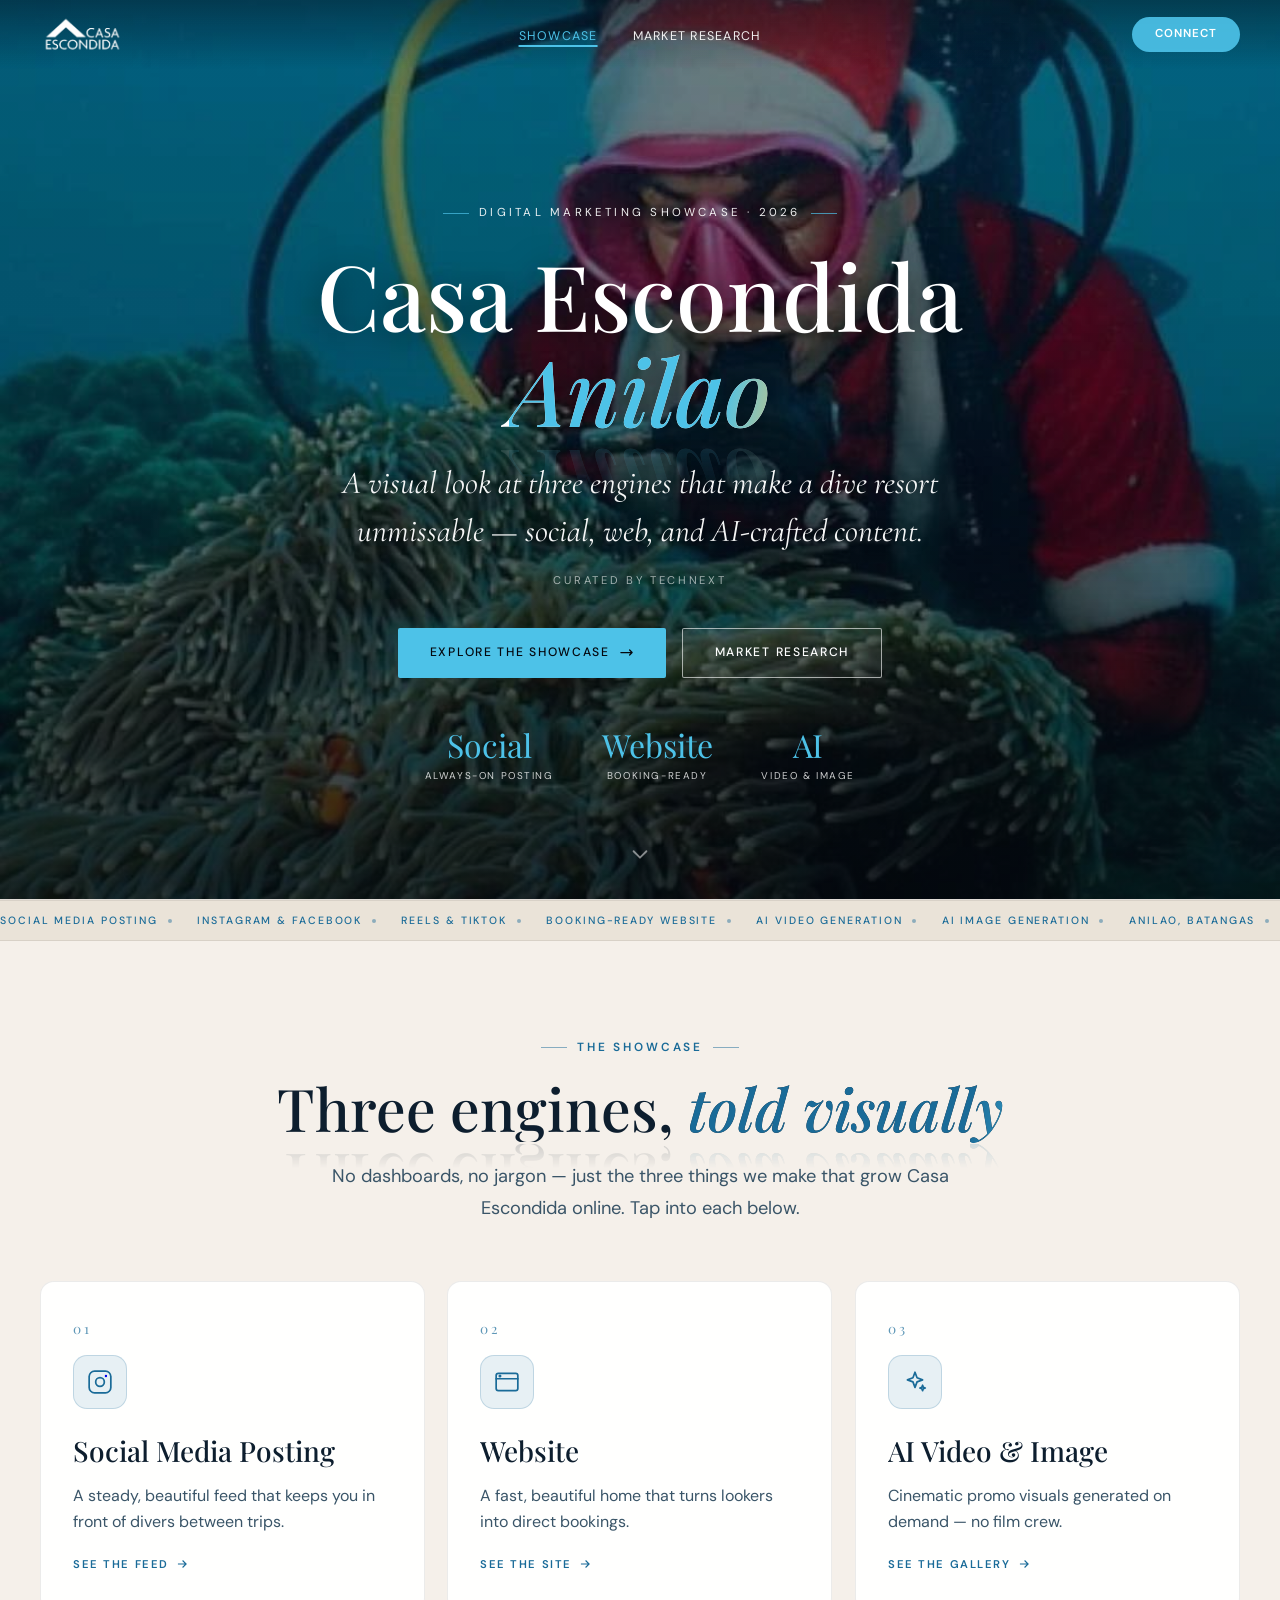
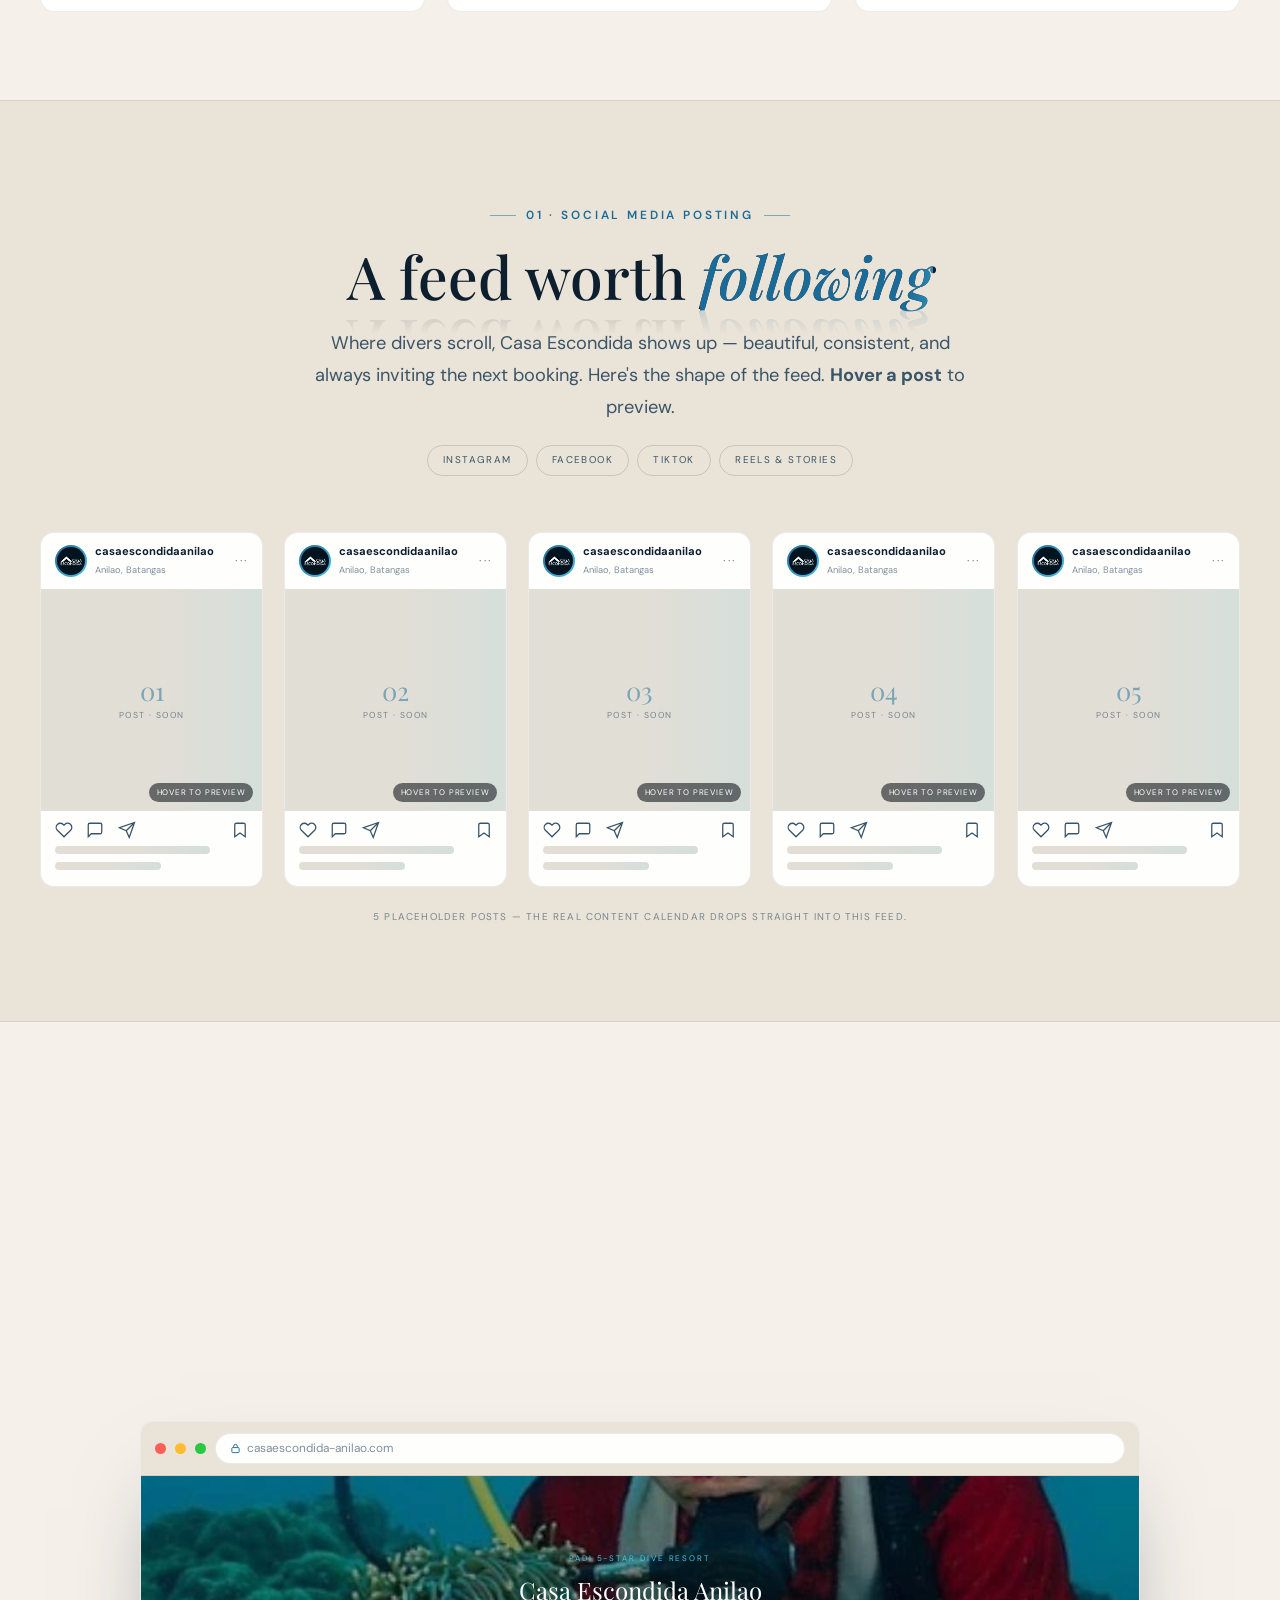
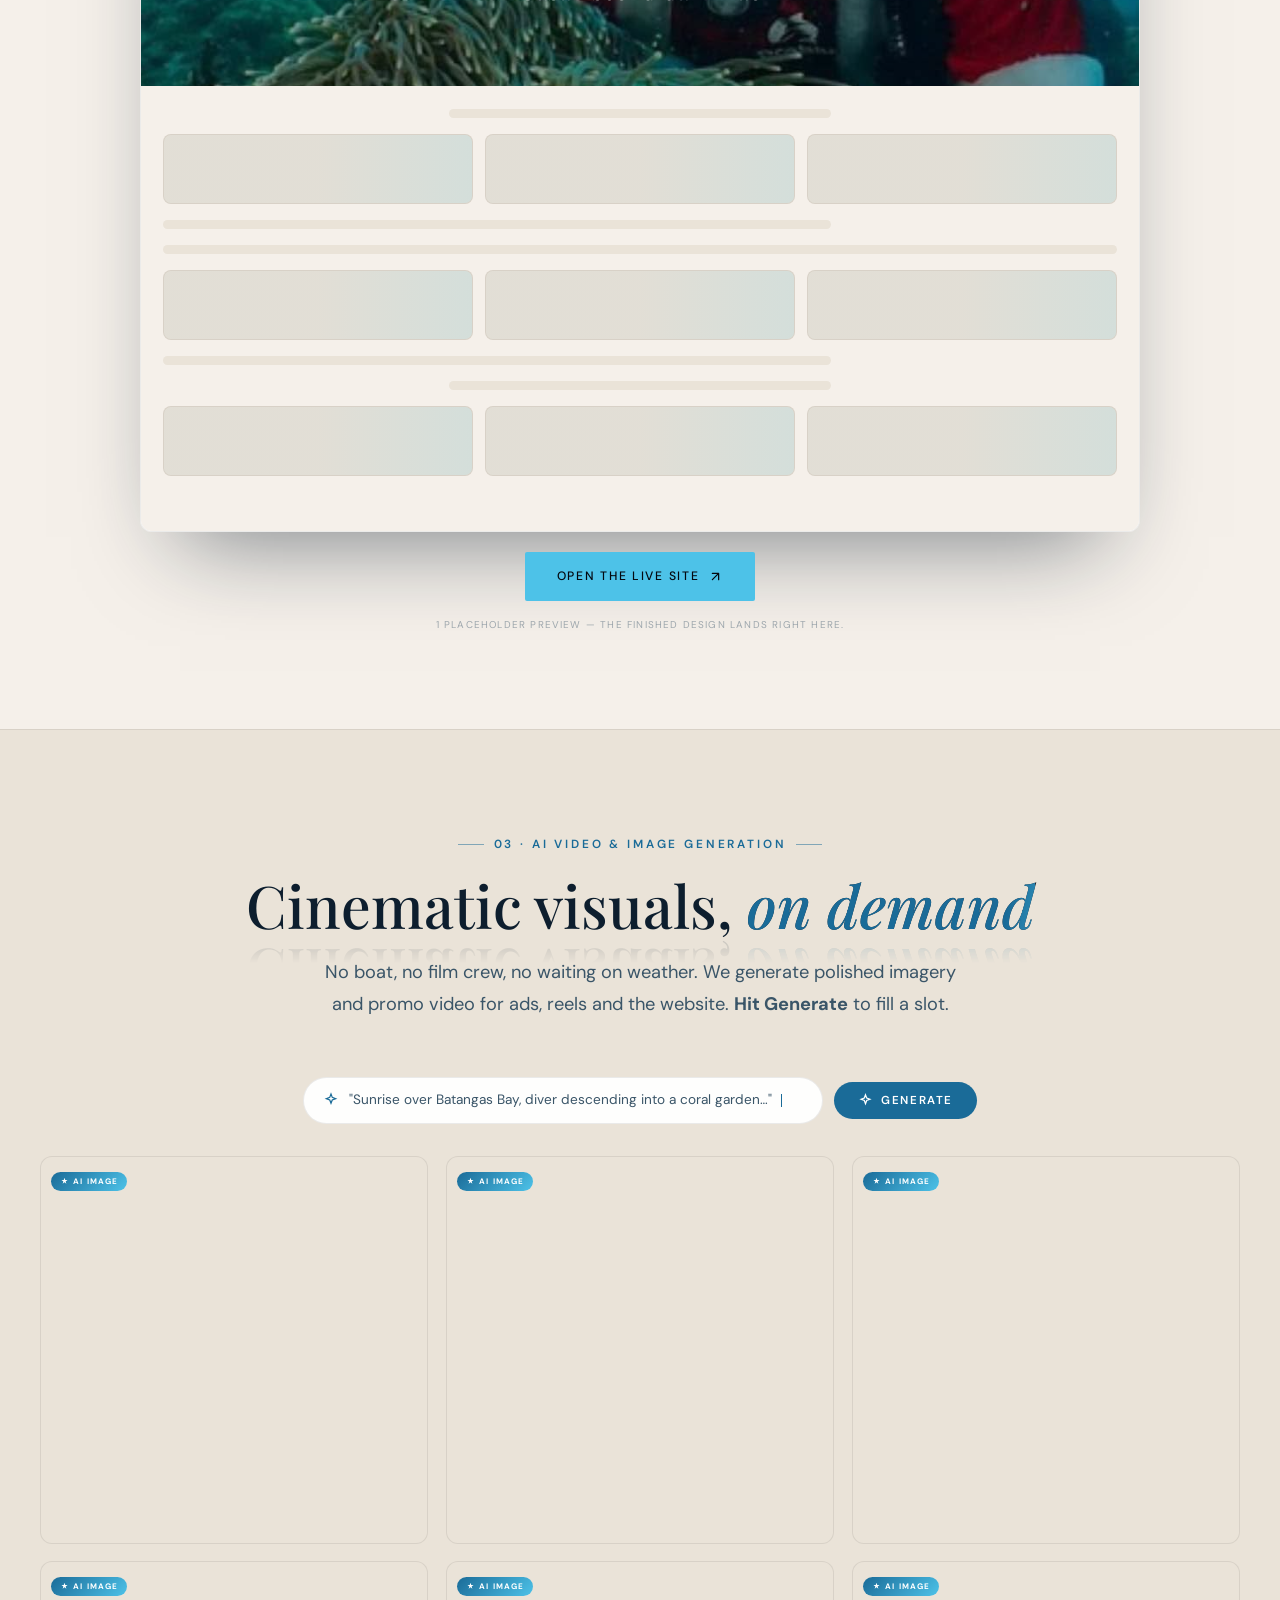
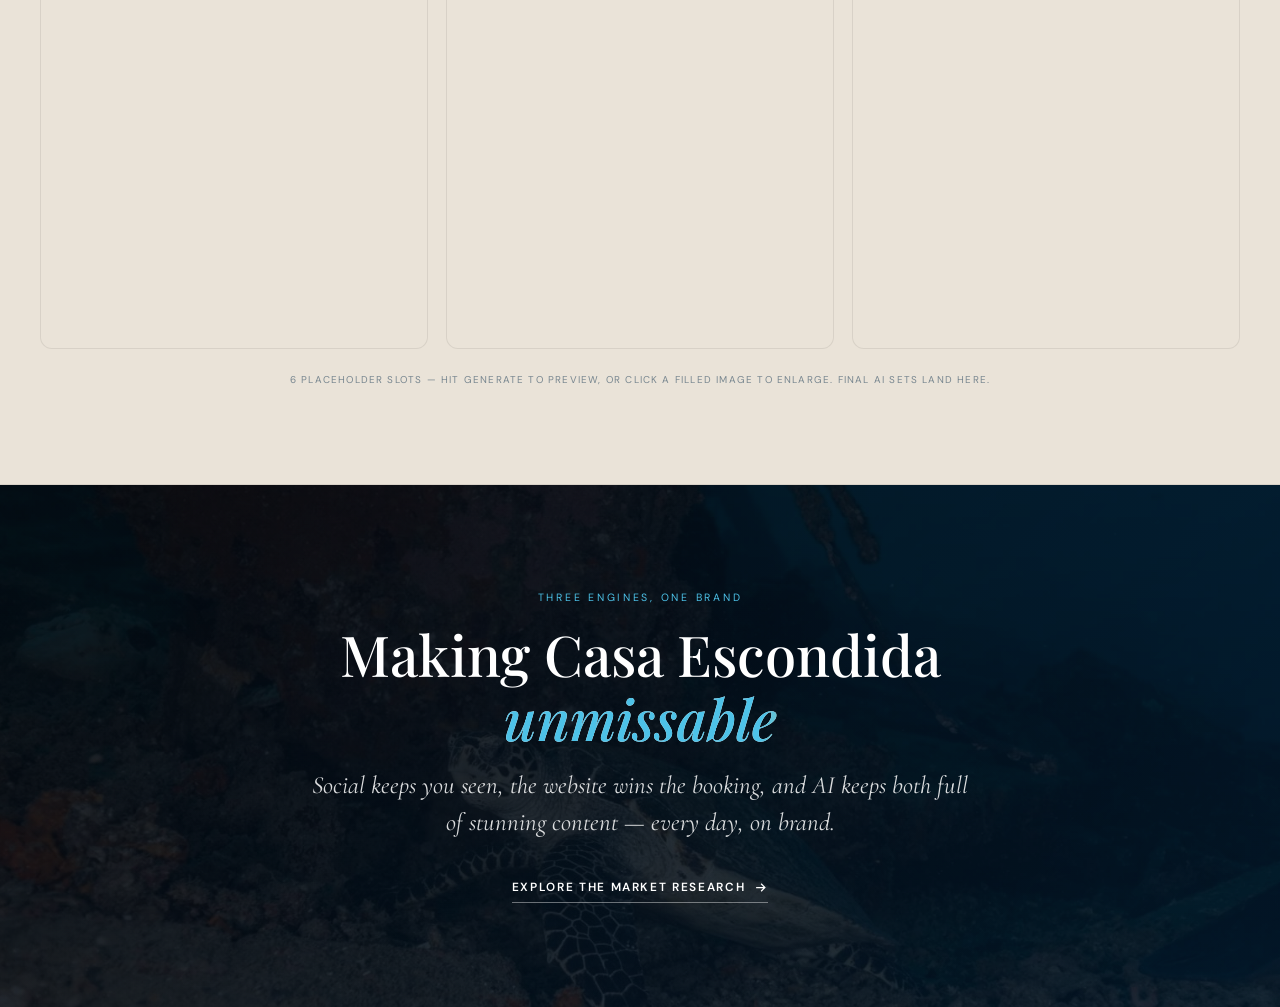
==== commit ed3877f6: "v6: bigger/clearer fonts, moving-colour + reflection titles, day/night cycle, orbs - Larger, heavier" ====
--- a/index.html
+++ b/index.html
@@ -13,10 +13,11 @@
 <link rel="preconnect" href="https://fonts.googleapis.com"/>
 <link rel="preconnect" href="https://fonts.gstatic.com" crossorigin/>
 <link href="https://fonts.googleapis.com/css2?family=Playfair+Display:ital,wght@0,300;0,400;0,500;1,300;1,400&family=DM+Sans:wght@300;400;500;600&family=Cormorant+Garamond:ital,wght@0,300;0,400;1,300;1,400&display=swap" rel="stylesheet"/>
-<link rel="stylesheet" href="styles.css?v=5"/>
+<link rel="stylesheet" href="styles.css?v=6"/>
 </head>
 <body>
 <div id="pg-bar"></div>
+<div id="orbs" aria-hidden="true"><span class="orb orb1"></span><span class="orb orb2"></span><span class="orb orb3"></span><span class="orb orb4"></span><span class="orb orb5"></span><span class="orb orb6"></span></div>
 <button id="toTop" aria-label="Back to top"><svg width="17" height="17" fill="none" stroke="currentColor" stroke-width="2.2" viewBox="0 0 24 24"><path stroke-linecap="round" stroke-linejoin="round" d="M5 15l7-7 7 7"/></svg></button>
 
 <!-- NAV -->
@@ -246,6 +247,6 @@
   <div class="lb-cap" id="lbCap"></div>
 </div>
 
-<script src="app.js?v=5" defer></script>
+<script src="app.js?v=6" defer></script>
 </body>
 </html>
--- a/styles.css
+++ b/styles.css
@@ -4,7 +4,26 @@
    No elements borrowed from other showcases.
 ===================================================================== */
 
-/* ── Tokens (day mode, always-on) ── */
+/* ── Theme colour tokens registered as animatable custom properties, so the
+      whole palette can SMOOTHLY interpolate on the day <-> night cycle ── */
+@property --bg{syntax:'<color>';inherits:true;initial-value:#f5f0ea}
+@property --bg2{syntax:'<color>';inherits:true;initial-value:#eae3d8}
+@property --bg3{syntax:'<color>';inherits:true;initial-value:#ddd5c8}
+@property --card{syntax:'<color>';inherits:true;initial-value:rgba(255,255,255,0.72)}
+@property --card2{syntax:'<color>';inherits:true;initial-value:rgba(255,255,255,0.95)}
+@property --border{syntax:'<color>';inherits:true;initial-value:rgba(0,0,0,0.08)}
+@property --border2{syntax:'<color>';inherits:true;initial-value:rgba(0,0,0,0.14)}
+@property --text{syntax:'<color>';inherits:true;initial-value:#0d1e2e}
+@property --text2{syntax:'<color>';inherits:true;initial-value:#3a5568}
+@property --text3{syntax:'<color>';inherits:true;initial-value:rgba(58,85,104,0.65)}
+@property --accent{syntax:'<color>';inherits:true;initial-value:#1a6b98}
+@property --accent-d{syntax:'<color>';inherits:true;initial-value:#155880}
+@property --accent-g{syntax:'<color>';inherits:true;initial-value:rgba(26,107,152,0.10)}
+@property --teal{syntax:'<color>';inherits:true;initial-value:#4dc2e8}
+@property --gold{syntax:'<color>';inherits:true;initial-value:#b8862a}
+@property --nav-bg{syntax:'<color>';inherits:true;initial-value:rgba(245,240,234,0.95)}
+
+/* ── Tokens (day mode — default) ── */
 :root{
   --bg:#f5f0ea; --bg2:#eae3d8; --bg3:#ddd5c8;
   --card:rgba(255,255,255,0.72); --card2:rgba(255,255,255,0.95);
@@ -13,10 +32,21 @@
   --accent:#1a6b98; --accent-d:#155880; --accent-g:rgba(26,107,152,0.10);
   --teal:#4dc2e8; --gold:#b8862a;
   --nav-bg:rgba(245,240,234,0.95);
+  transition:--bg 1.6s ease,--bg2 1.6s ease,--bg3 1.6s ease,--card 1.6s ease,--card2 1.6s ease,--border 1.6s ease,--border2 1.6s ease,--text 1.6s ease,--text2 1.6s ease,--text3 1.6s ease,--accent 1.6s ease,--accent-d 1.6s ease,--accent-g 1.6s ease,--teal 1.6s ease,--gold 1.6s ease,--nav-bg 1.6s ease;
+}
+/* ── Night mode (auto ambient cycle adds .night to <html>) ── */
+:root.night{
+  --bg:#05121f; --bg2:#081a2b; --bg3:#0c2438;
+  --card:rgba(255,255,255,0.05); --card2:rgba(255,255,255,0.09);
+  --border:rgba(255,255,255,0.10); --border2:rgba(255,255,255,0.17);
+  --text:#eaf4f8; --text2:#a4bac8; --text3:rgba(164,186,200,0.6);
+  --accent:#4dc2e8; --accent-d:#8fdcf3; --accent-g:rgba(77,194,232,0.13);
+  --teal:#7dd6f0; --gold:#e8c56a;
+  --nav-bg:rgba(5,12,20,0.9);
 }
 *,*::before,*::after{margin:0;padding:0;box-sizing:border-box;}
 html{scroll-behavior:smooth;}
-body{font-family:'DM Sans',system-ui,sans-serif;background:var(--bg);color:var(--text);-webkit-font-smoothing:antialiased;min-height:100vh;overflow-x:hidden;}
+body{font-family:'DM Sans',system-ui,sans-serif;font-size:17px;line-height:1.62;background:var(--bg);color:var(--text);-webkit-font-smoothing:antialiased;text-rendering:optimizeLegibility;min-height:100vh;overflow-x:hidden;}
 ::selection{background:rgba(26,107,152,.18);}
 ::-webkit-scrollbar{width:9px;}::-webkit-scrollbar-track{background:var(--bg2);}::-webkit-scrollbar-thumb{background:rgba(26,107,152,.4);border-radius:5px;}
 .c{max-width:1200px;margin:0 auto;padding:0 2rem;}
@@ -68,10 +98,13 @@
 .hero-content{position:relative;z-index:2;max-width:820px;}
 .hero-eyebrow{display:inline-flex;align-items:center;gap:.65rem;font-size:.72rem;letter-spacing:.28em;text-transform:uppercase;color:rgba(255,255,255,0.92);margin-bottom:1.5rem;animation:fadeDown .7s ease .1s both;}
 .hero-eyebrow::before,.hero-eyebrow::after{content:'';width:26px;height:1px;background:var(--teal);opacity:.7;}
-.hero-h1{font-family:'Playfair Display',serif;font-size:clamp(2.4rem,6vw,4.4rem);font-weight:400;line-height:1.08;color:#fff;margin-bottom:1.3rem;text-shadow:0 2px 24px rgba(0,0,0,.5);}
-.hero-h1 em{font-style:italic;background:linear-gradient(90deg,#4dc2e8 30%,#e8c56a 55%,#4dc2e8 70%);background-size:300% auto;-webkit-background-clip:text;background-clip:text;-webkit-text-fill-color:transparent;animation:glint 5s ease-in-out infinite;}
-@keyframes glint{0%,90%,100%{background-position:200% center;}45%{background-position:-100% center;}}
-.hero-sub{color:rgba(255,255,255,0.94);font-family:'Cormorant Garamond',serif;font-style:italic;font-size:clamp(1.15rem,2.2vw,1.55rem);max-width:600px;margin:0 auto 1rem;line-height:1.55;text-shadow:0 1px 10px rgba(0,0,0,.4);animation:fadeUp .9s cubic-bezier(.22,1,.36,1) .3s both;}
+.hero-h1{font-family:'Playfair Display',serif;font-size:clamp(3rem,7.6vw,5.7rem);font-weight:500;line-height:1.04;margin-bottom:1.4rem;
+  background:linear-gradient(100deg,#ffffff 0%,#ffffff 38%,var(--teal) 50%,#ffffff 62%,#ffffff 100%);background-size:230% auto;-webkit-background-clip:text;background-clip:text;-webkit-text-fill-color:transparent;color:transparent;
+  filter:drop-shadow(0 3px 16px rgba(0,0,0,.55));animation:shine 7s linear infinite;
+  -webkit-box-reflect:below 3px linear-gradient(transparent 68%,rgba(255,255,255,.14));}
+.hero-h1 em{font-style:italic;background:linear-gradient(100deg,var(--teal) 0%,var(--teal) 36%,#e8c56a 50%,var(--teal) 64%,var(--teal) 100%);background-size:230% auto;-webkit-background-clip:text;background-clip:text;-webkit-text-fill-color:transparent;animation:shine 6s linear infinite;}
+@keyframes shine{0%{background-position:200% center;}100%{background-position:-120% center;}}
+.hero-sub{color:rgba(255,255,255,0.96);font-family:'Cormorant Garamond',serif;font-style:italic;font-size:clamp(1.35rem,2.8vw,2rem);max-width:660px;margin:0 auto 1rem;line-height:1.5;text-shadow:0 1px 12px rgba(0,0,0,.45);animation:fadeUp .9s cubic-bezier(.22,1,.36,1) .3s both;}
 .hero-kicker{color:rgba(255,255,255,0.6);font-size:.7rem;letter-spacing:.24em;text-transform:uppercase;margin-bottom:2.4rem;animation:fadeUp .9s ease .45s both;}
 .hero-ctas{display:flex;gap:1rem;justify-content:center;flex-wrap:wrap;margin-bottom:3.2rem;animation:fadeUp .9s ease .55s both;}
 .hero-stats{display:flex;justify-content:center;gap:3rem;flex-wrap:wrap;}
@@ -115,11 +148,11 @@
 .sec .inner{max-width:1200px;margin:0 auto;}
 .sec-alt{background:var(--bg2);border-top:1px solid var(--border);border-bottom:1px solid var(--border);}
 .sec-head{text-align:center;margin-bottom:3.5rem;}
-.sec-eyebrow{display:inline-flex;align-items:center;gap:.6rem;font-size:.64rem;letter-spacing:.24em;text-transform:uppercase;color:var(--accent);margin-bottom:1rem;font-weight:500;}
-.sec-eyebrow::before,.sec-eyebrow::after{content:'';width:22px;height:1px;background:var(--accent);opacity:.5;}
-.sec-h2{font-family:'Playfair Display',serif;font-size:clamp(1.8rem,3.6vw,2.8rem);font-weight:400;line-height:1.2;margin-bottom:1rem;color:var(--text);}
+.sec-eyebrow{display:inline-flex;align-items:center;gap:.6rem;font-size:.74rem;letter-spacing:.24em;text-transform:uppercase;color:var(--accent);margin-bottom:1.1rem;font-weight:600;}
+.sec-eyebrow::before,.sec-eyebrow::after{content:'';width:26px;height:1px;background:var(--accent);opacity:.5;}
+.sec-h2{font-family:'Playfair Display',serif;font-size:clamp(2.2rem,4.6vw,3.7rem);font-weight:500;line-height:1.13;margin-bottom:1.2rem;color:var(--text);}
 .sec-h2 em{font-style:italic;color:var(--accent);}
-.sec-sub{color:var(--text2);font-size:.98rem;line-height:1.75;max-width:600px;margin:0 auto;}
+.sec-sub{color:var(--text2);font-size:1.14rem;line-height:1.75;max-width:660px;margin:0 auto;}
 
 /* ── REVEAL ── */
 .rv,.rvl,.rvr{opacity:0;transition:opacity .8s cubic-bezier(.22,1,.36,1),transform .8s cubic-bezier(.22,1,.36,1),filter .8s ease;}
@@ -349,8 +382,8 @@
 .engine-card:hover .engine-icon{transform:translateY(-4px) rotate(-6deg) scale(1.06);background:var(--accent);}
 .engine-icon svg{width:26px;height:26px;stroke:var(--accent);fill:none;stroke-width:1.6;stroke-linecap:round;stroke-linejoin:round;transition:stroke .3s;}
 .engine-card:hover .engine-icon svg{stroke:#fff;}
-.engine-name{font-family:'Playfair Display',serif;font-size:1.4rem;font-weight:500;color:var(--text);margin-bottom:.5rem;}
-.engine-desc{font-size:.9rem;color:var(--text2);line-height:1.65;}
+.engine-name{font-family:'Playfair Display',serif;font-size:1.75rem;font-weight:500;color:var(--text);margin-bottom:.55rem;}
+.engine-desc{font-size:1rem;color:var(--text2);line-height:1.65;}
 .engine-go{display:inline-flex;align-items:center;gap:.4rem;margin-top:1.2rem;font-size:.7rem;letter-spacing:.14em;text-transform:uppercase;color:var(--accent);font-weight:600;transition:gap .3s;}
 .engine-card:hover .engine-go{gap:.8rem;}
 
@@ -360,11 +393,11 @@
 .pillar-grid{display:grid;grid-template-columns:1fr 1fr;gap:4rem;align-items:center;}
 .pillar-grid.flip .pillar-visual{order:2;}
 @media(max-width:960px){.pillar-grid{grid-template-columns:1fr;gap:3rem;}.pillar-grid.flip .pillar-visual{order:0;}}
-.pillar-kicker{display:inline-flex;align-items:center;gap:.6rem;font-size:.66rem;letter-spacing:.22em;text-transform:uppercase;color:var(--accent);font-weight:600;margin-bottom:1rem;}
+.pillar-kicker{display:inline-flex;align-items:center;gap:.6rem;font-size:.74rem;letter-spacing:.22em;text-transform:uppercase;color:var(--accent);font-weight:600;margin-bottom:1rem;}
 .pillar-kicker .kn{width:26px;height:26px;border-radius:50%;background:var(--accent);color:#fff;display:flex;align-items:center;justify-content:center;font-family:'Playfair Display',serif;font-size:.8rem;}
-.pillar-h{font-family:'Playfair Display',serif;font-size:clamp(1.7rem,3.2vw,2.5rem);font-weight:400;line-height:1.2;color:var(--text);margin-bottom:1rem;}
+.pillar-h{font-family:'Playfair Display',serif;font-size:clamp(2rem,4vw,3.1rem);font-weight:500;line-height:1.15;color:var(--text);margin-bottom:1.1rem;}
 .pillar-h em{font-style:italic;color:var(--accent);}
-.pillar-lead{font-size:1rem;color:var(--text2);line-height:1.8;margin-bottom:1.6rem;}
+.pillar-lead{font-size:1.15rem;color:var(--text2);line-height:1.8;margin-bottom:1.6rem;}
 .benefit-list{list-style:none;display:flex;flex-direction:column;gap:.9rem;margin-bottom:1.6rem;}
 .benefit-list li{display:flex;gap:.8rem;align-items:flex-start;}
 .benefit-ico{flex-shrink:0;width:30px;height:30px;border-radius:9px;background:var(--accent-g);border:1px solid rgba(26,107,152,.18);display:flex;align-items:center;justify-content:center;transition:transform .3s,background .3s;}
@@ -405,10 +438,10 @@
 .soon-tag{position:absolute;top:8px;left:8px;z-index:4;font-size:.5rem;letter-spacing:.14em;text-transform:uppercase;background:rgba(26,107,152,.14);color:var(--accent);padding:3px 8px;border-radius:20px;font-weight:600;backdrop-filter:blur(4px);}
 
 /* ── BROWSER MOCKUP (website) ── */
-.browser{width:100%;border-radius:12px;overflow:hidden;box-shadow:0 45px 90px -40px rgba(13,30,46,.55);border:1px solid var(--border);background:#fff;}
+.browser{width:100%;border-radius:12px;overflow:hidden;box-shadow:0 45px 90px -40px rgba(13,30,46,.55);border:1px solid var(--border);background:var(--card2);}
 .browser-bar{display:flex;align-items:center;gap:9px;padding:11px 14px;background:var(--bg2);border-bottom:1px solid var(--border);}
 .browser-dot{width:11px;height:11px;border-radius:50%;}
-.browser-url{flex:1;background:#fff;border:1px solid var(--border);border-radius:20px;padding:5px 14px;font-size:.7rem;color:var(--text3);display:flex;align-items:center;gap:.4rem;overflow:hidden;white-space:nowrap;}
+.browser-url{flex:1;background:var(--card2);border:1px solid var(--border);border-radius:20px;padding:5px 14px;font-size:.74rem;color:var(--text3);display:flex;align-items:center;gap:.4rem;overflow:hidden;white-space:nowrap;}
 .browser-url svg{width:11px;height:11px;flex-shrink:0;stroke:var(--accent);fill:none;stroke-width:2;}
 .browser-screen{aspect-ratio:16/10.5;overflow:hidden;position:relative;background:var(--bg);}
 .browser-scroll{position:absolute;inset:0;transition:transform 4.5s ease;}
@@ -463,7 +496,7 @@
 .impact-card{position:relative;overflow:hidden;background:var(--card2);border:1px solid var(--border);border-radius:14px;padding:2rem 1.6rem;text-align:center;}
 .impact-ico{width:44px;height:44px;margin:0 auto 1rem;border-radius:50%;background:var(--accent-g);display:flex;align-items:center;justify-content:center;}
 .impact-ico svg{width:20px;height:20px;stroke:var(--accent);fill:none;stroke-width:1.8;stroke-linecap:round;stroke-linejoin:round;}
-.impact-h{font-family:'Playfair Display',serif;font-size:1.25rem;color:var(--accent);margin-bottom:.4rem;}
+.impact-h{font-family:'Playfair Display',serif;font-size:1.5rem;color:var(--accent);margin-bottom:.45rem;}
 .impact-t{font-size:.82rem;color:var(--text2);line-height:1.6;}
 
 /* ── LIGHTBOX ── */
@@ -531,9 +564,53 @@
 .close-band .cb-ov{position:absolute;inset:0;z-index:1;background:linear-gradient(135deg,rgba(4,8,15,.74),rgba(4,30,55,.6));}
 .close-band .cb-in{position:relative;z-index:2;max-width:660px;margin:0 auto;color:#fff;}
 .close-band .cb-eyebrow{font-size:.66rem;letter-spacing:.26em;text-transform:uppercase;color:var(--teal);margin-bottom:1rem;}
-.close-band h2{font-family:'Playfair Display',serif;font-size:clamp(1.9rem,3.6vw,2.8rem);font-weight:400;margin-bottom:1rem;line-height:1.2;}
+.close-band h2{font-family:'Playfair Display',serif;font-size:clamp(2.2rem,4.4vw,3.6rem);font-weight:500;margin-bottom:1.1rem;line-height:1.13;}
 .close-band h2 em{font-style:italic;color:var(--teal);}
-.close-band p{color:rgba(255,255,255,.85);font-family:'Cormorant Garamond',serif;font-style:italic;font-size:1.35rem;line-height:1.55;margin-bottom:1.8rem;}
+.close-band p{color:rgba(255,255,255,.85);font-family:'Cormorant Garamond',serif;font-style:italic;font-size:1.55rem;line-height:1.5;margin-bottom:1.9rem;}
 .close-link{display:inline-flex;align-items:center;gap:.5rem;color:#fff;text-decoration:none;font-size:.74rem;letter-spacing:.14em;text-transform:uppercase;font-weight:600;border-bottom:1px solid rgba(255,255,255,.4);padding-bottom:.3rem;transition:gap .3s,color .3s,border-color .3s;}
 .close-link:hover{gap:.9rem;color:var(--teal);border-color:var(--teal);}
 .close-link svg{width:15px;height:15px;fill:none;stroke:currentColor;stroke-width:2;}
+
+/* =====================================================================
+   REVAMP v6 — title text effects (moving colour + reflection, no glow)
+   + floating orbs for night mode
+===================================================================== */
+
+/* Moving-colour shine on themed titles (on solid backgrounds) */
+.sec-h2,.pillar-h,.engine-name,.impact-h{
+  background:linear-gradient(100deg,var(--text) 0%,var(--text) 40%,var(--accent) 50%,var(--text) 60%,var(--text) 100%);
+  background-size:240% auto;-webkit-background-clip:text;background-clip:text;-webkit-text-fill-color:transparent;color:transparent;
+  animation:shine 8s linear infinite;
+}
+.sec-h2 em,.pillar-h em{
+  background:linear-gradient(100deg,var(--accent) 0%,var(--accent) 38%,var(--teal) 50%,var(--accent) 62%,var(--accent) 100%);
+  background-size:240% auto;-webkit-background-clip:text;background-clip:text;-webkit-text-fill-color:transparent;color:transparent;
+  animation:shine 8s linear infinite;
+}
+/* light title over the dark closing image */
+.close-band h2{
+  background:linear-gradient(100deg,#fff 0%,#fff 40%,var(--teal) 50%,#fff 60%,#fff 100%);
+  background-size:240% auto;-webkit-background-clip:text;background-clip:text;-webkit-text-fill-color:transparent;color:transparent;
+  animation:shine 8s linear infinite;
+}
+.close-band h2 em{
+  background:linear-gradient(100deg,var(--teal) 0%,var(--teal) 40%,#e8c56a 50%,var(--teal) 60%,var(--teal) 100%);
+  background-size:240% auto;-webkit-background-clip:text;background-clip:text;-webkit-text-fill-color:transparent;animation:shine 7s linear infinite;
+}
+/* subtle mirrored reflection under the big section titles */
+.sec-h2,.pillar-h{-webkit-box-reflect:below 2px linear-gradient(transparent 64%,rgba(0,0,0,.16));}
+
+/* ── FLOATING ORBS (only visible in night mode; roam the whole viewport) ── */
+#orbs{position:fixed;inset:0;z-index:1;pointer-events:none;overflow:hidden;opacity:0;transition:opacity 1.8s ease;mix-blend-mode:screen;}
+:root.night #orbs{opacity:.55;}
+.orb{position:absolute;border-radius:50%;filter:blur(42px);will-change:transform;}
+.orb1{width:280px;height:280px;background:radial-gradient(circle,rgba(77,194,232,.75),transparent 70%);left:6%;top:14%;animation:drift1 36s ease-in-out infinite;}
+.orb2{width:200px;height:200px;background:radial-gradient(circle,rgba(46,159,196,.65),transparent 70%);left:72%;top:8%;animation:drift2 44s ease-in-out infinite;}
+.orb3{width:340px;height:340px;background:radial-gradient(circle,rgba(125,214,240,.5),transparent 70%);left:38%;top:52%;animation:drift3 52s ease-in-out infinite;}
+.orb4{width:180px;height:180px;background:radial-gradient(circle,rgba(232,197,106,.42),transparent 70%);left:14%;top:72%;animation:drift1 48s ease-in-out infinite reverse;}
+.orb5{width:230px;height:230px;background:radial-gradient(circle,rgba(77,194,232,.6),transparent 70%);left:84%;top:62%;animation:drift2 40s ease-in-out infinite reverse;}
+.orb6{width:150px;height:150px;background:radial-gradient(circle,rgba(159,220,240,.55),transparent 70%);left:56%;top:22%;animation:drift3 46s ease-in-out infinite;}
+@keyframes drift1{0%,100%{transform:translate(0,0)}25%{transform:translate(70px,90px)}50%{transform:translate(-50px,140px)}75%{transform:translate(-90px,50px)}}
+@keyframes drift2{0%,100%{transform:translate(0,0)}33%{transform:translate(-100px,70px)}66%{transform:translate(80px,-60px)}}
+@keyframes drift3{0%,100%{transform:translate(0,0)}20%{transform:translate(60px,-80px)}50%{transform:translate(-70px,-40px)}80%{transform:translate(50px,100px)}}
+@media(prefers-reduced-motion:reduce){#orbs{display:none;}.orb{animation:none;}}
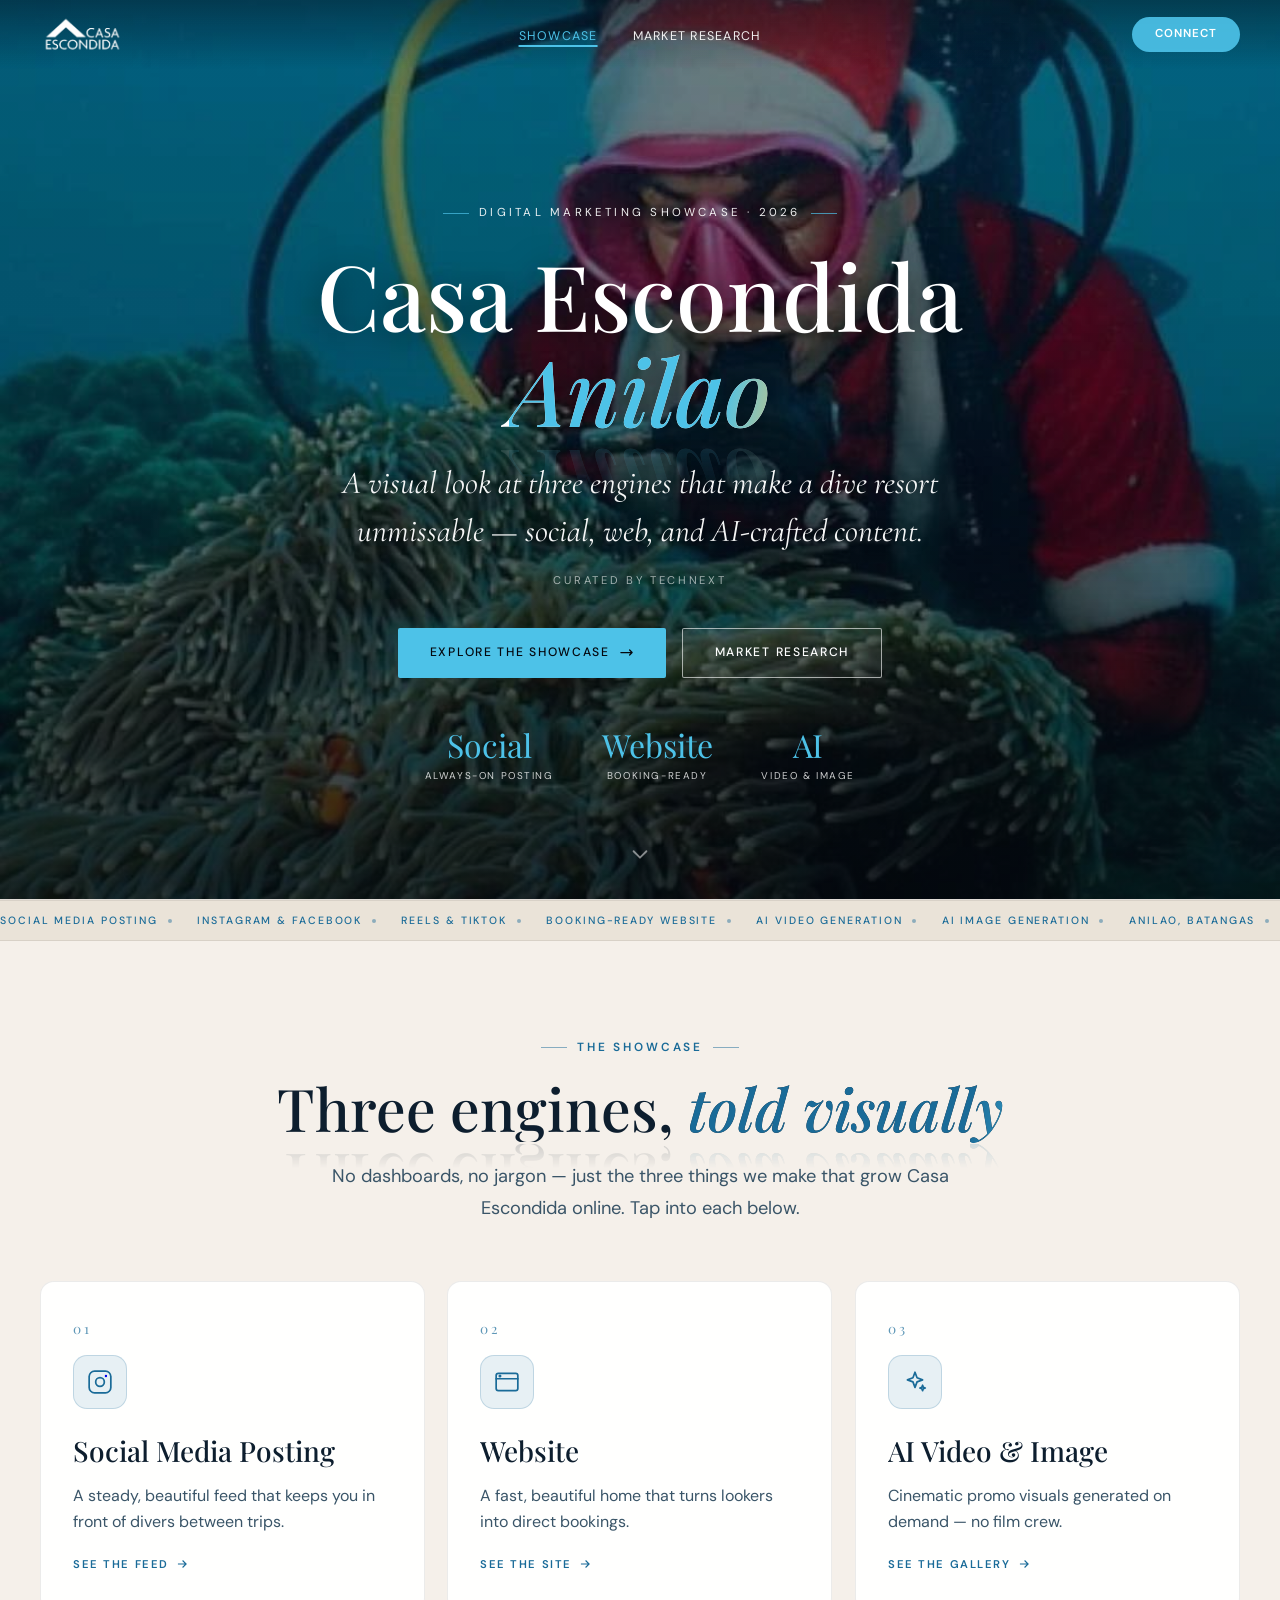
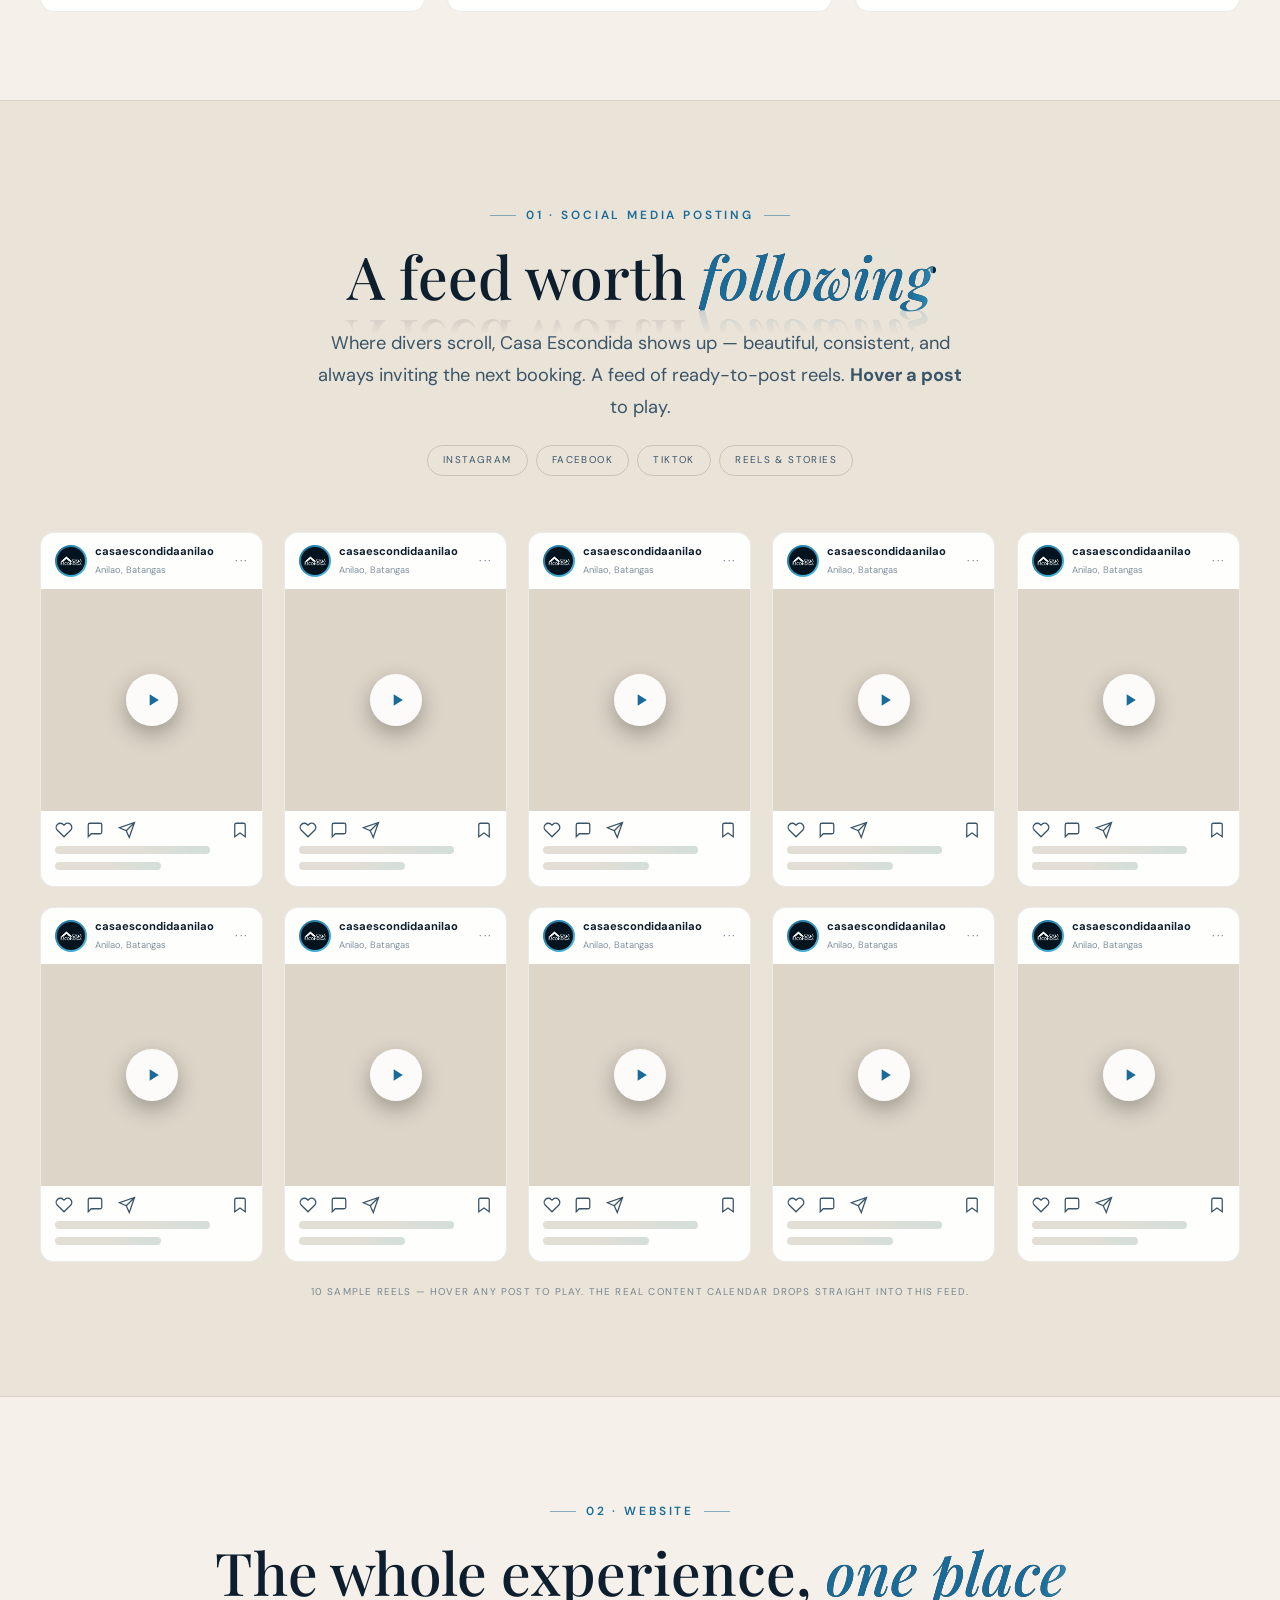
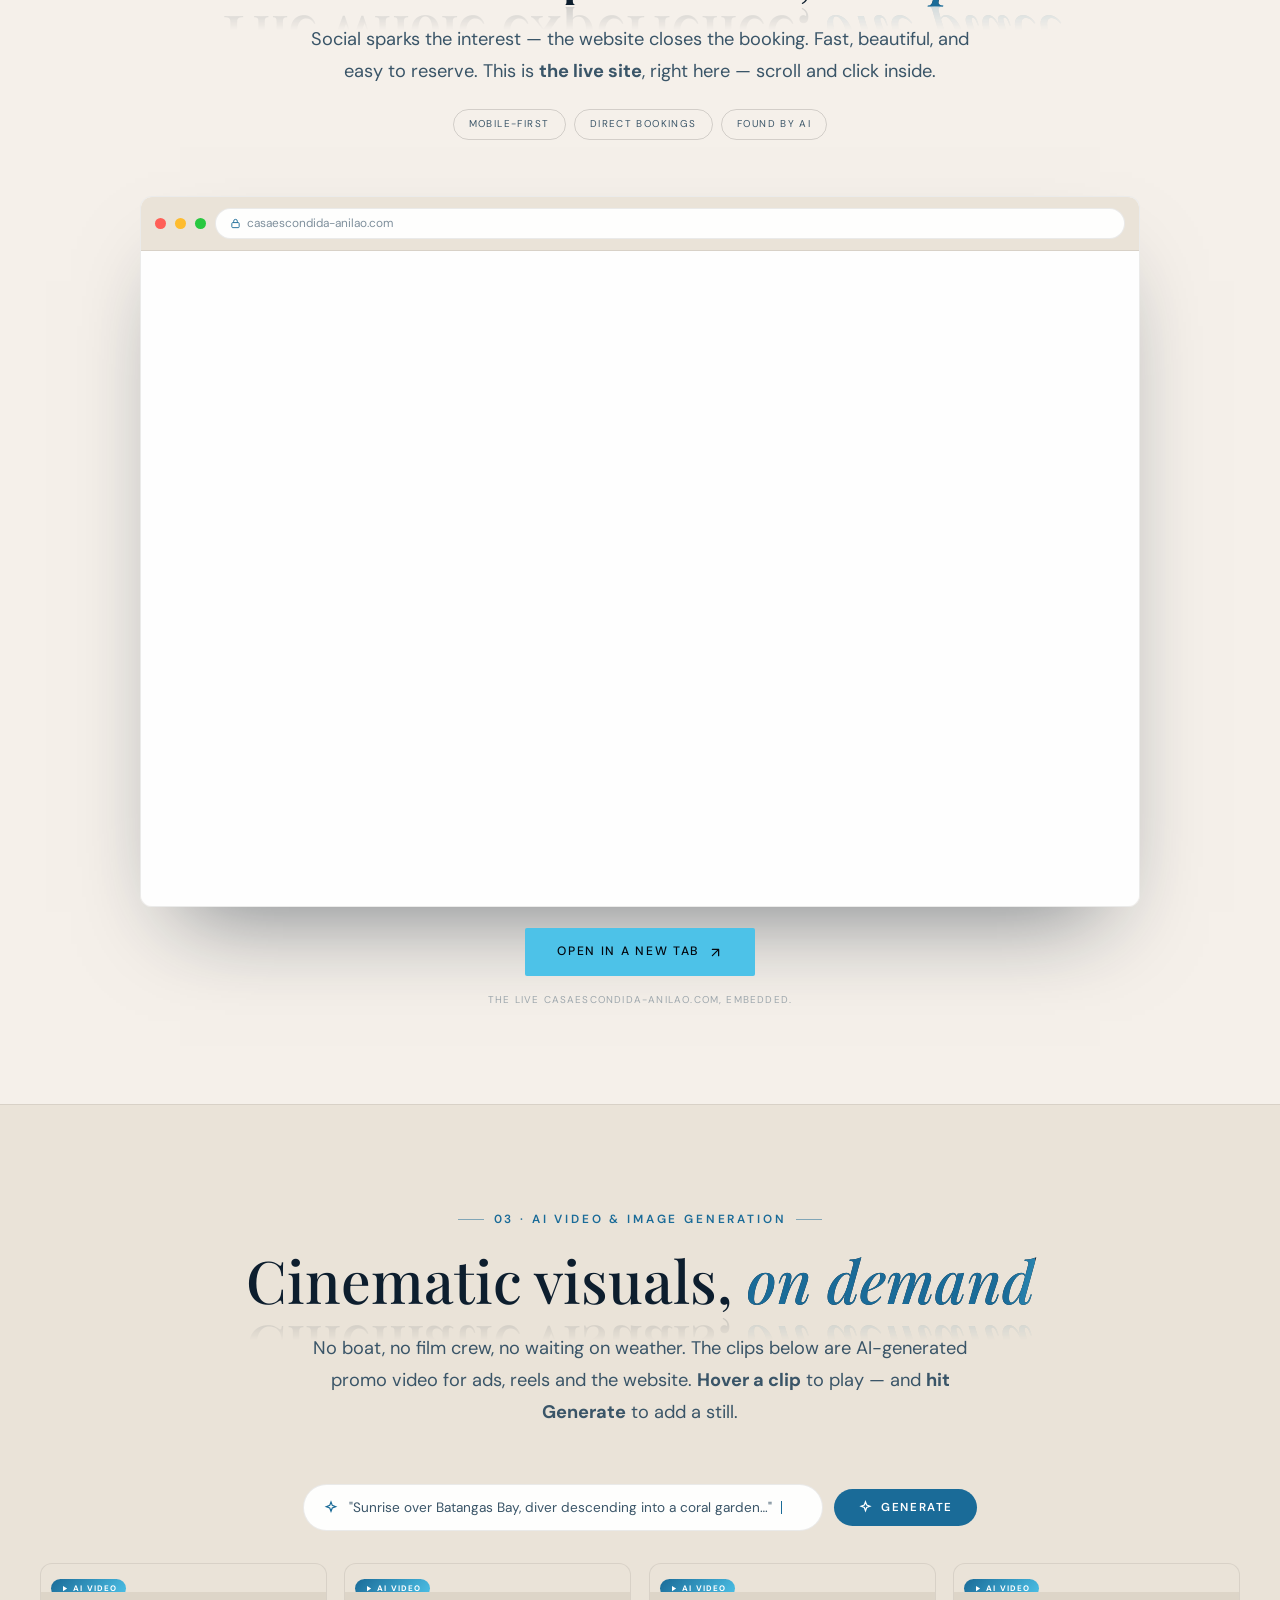
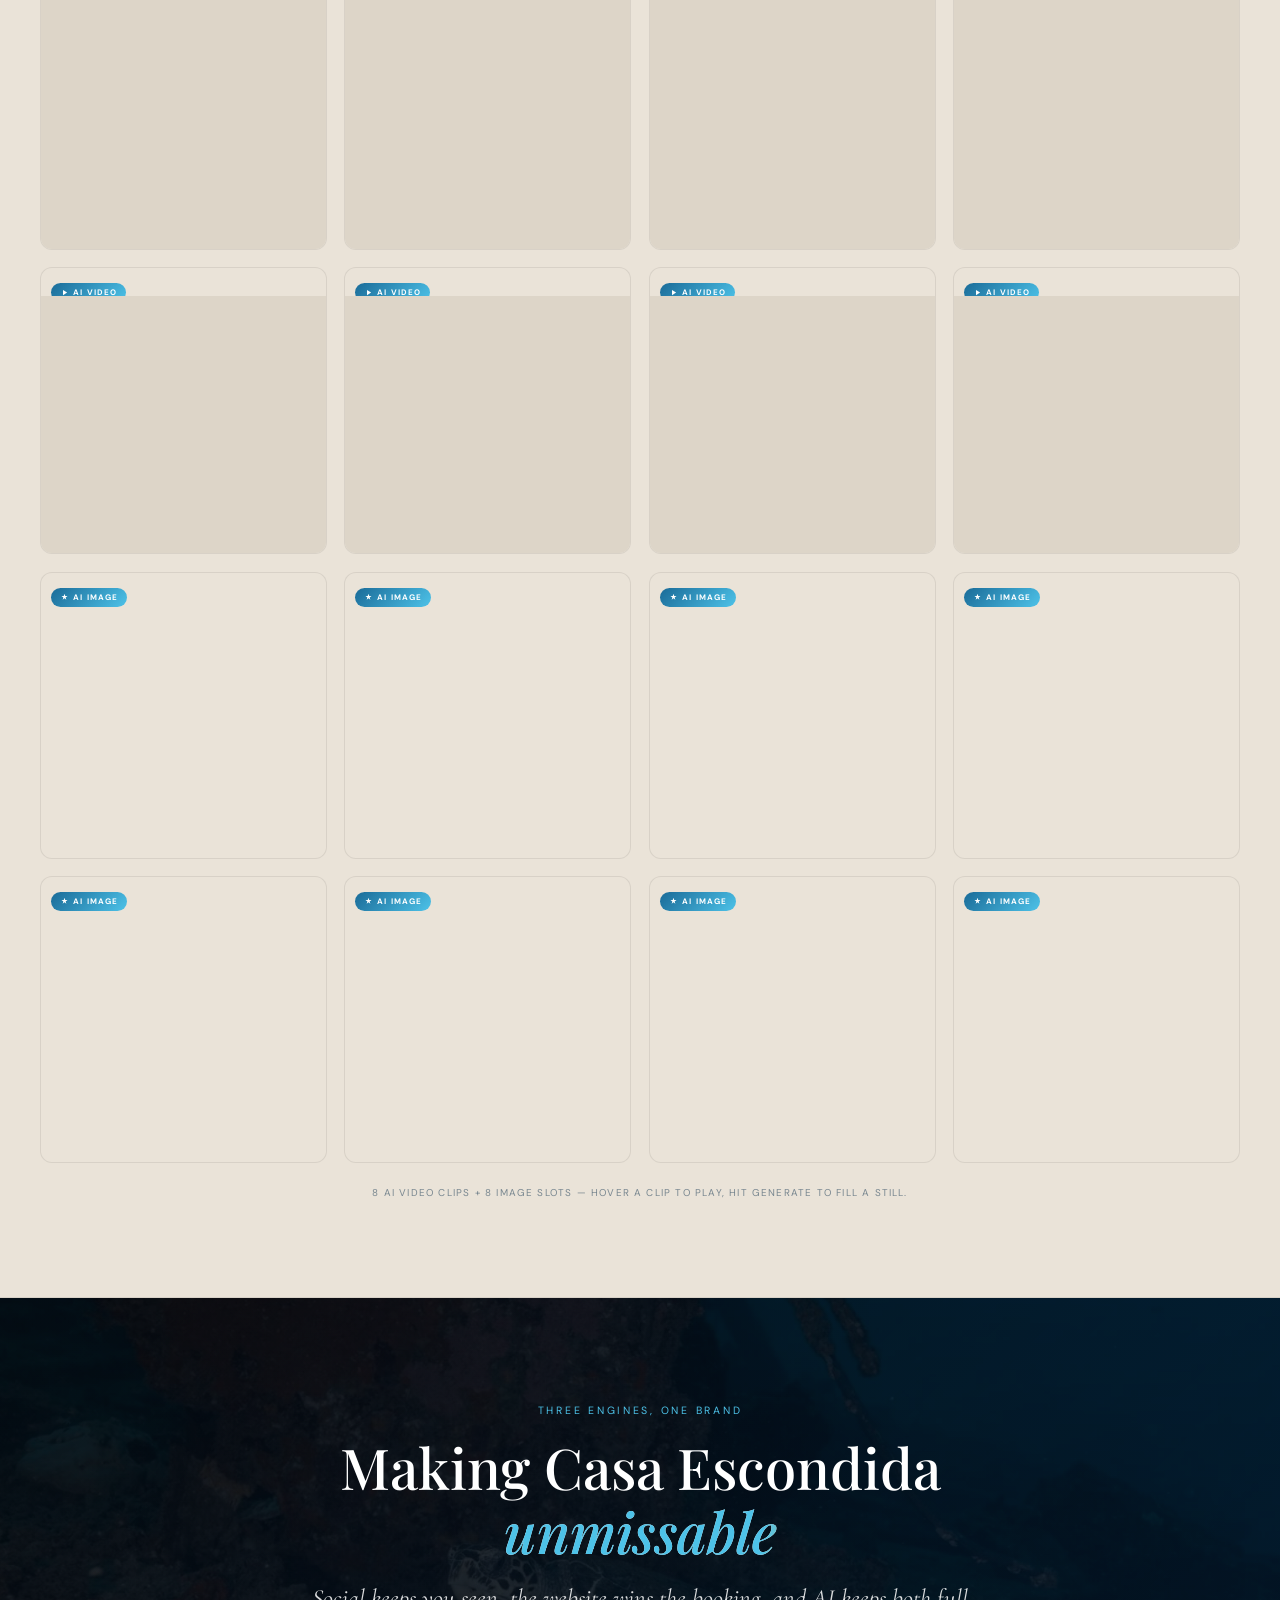
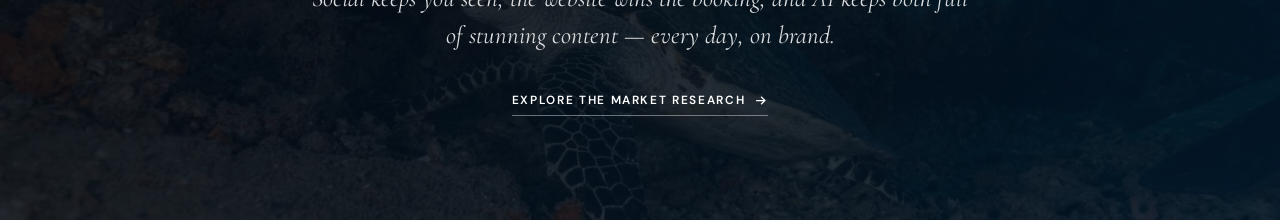
==== commit 70abe24e: "v7: real video reels, embedded live site, expanded AI video wall - Social feed: 10 post cards playin" ====
--- a/index.html
+++ b/index.html
@@ -13,7 +13,7 @@
 <link rel="preconnect" href="https://fonts.googleapis.com"/>
 <link rel="preconnect" href="https://fonts.gstatic.com" crossorigin/>
 <link href="https://fonts.googleapis.com/css2?family=Playfair+Display:ital,wght@0,300;0,400;0,500;1,300;1,400&family=DM+Sans:wght@300;400;500;600&family=Cormorant+Garamond:ital,wght@0,300;0,400;1,300;1,400&display=swap" rel="stylesheet"/>
-<link rel="stylesheet" href="styles.css?v=6"/>
+<link rel="stylesheet" href="styles.css?v=7"/>
 </head>
 <body>
 <div id="pg-bar"></div>
@@ -113,44 +113,74 @@
     <div class="sec-head rv">
       <div class="sec-eyebrow">01 · Social Media Posting</div>
       <h2 class="sec-h2">A feed worth <em>following</em></h2>
-      <p class="sec-sub">Where divers scroll, Casa Escondida shows up — beautiful, consistent, and always inviting the next booking. Here's the shape of the feed. <b>Hover a post</b> to preview.</p>
+      <p class="sec-sub">Where divers scroll, Casa Escondida shows up — beautiful, consistent, and always inviting the next booking. A feed of ready-to-post reels. <b>Hover a post</b> to play.</p>
       <div class="pillar-tags">
         <span class="pillar-tag">Instagram</span><span class="pillar-tag">Facebook</span><span class="pillar-tag">TikTok</span><span class="pillar-tag">Reels &amp; Stories</span>
       </div>
     </div>
-    <div class="feed-grid">
+    <div class="feed-grid" id="feedGrid">
       <article class="post tilt rv d1"><div class="spot"></div>
         <div class="post-head"><span class="post-ava"><img src="img/logo-white.webp" alt=""/></span><div class="post-hmeta"><b>casaescondidaanilao</b><span>Anilao, Batangas</span></div><span class="post-dots">···</span></div>
-        <div class="post-media" data-lightbox="img/showcase/uw-3.webp" data-cap="Social post 01 — macro of the day"><img src="img/showcase/uw-3.webp" alt="preview" loading="lazy"/><div class="post-ph"><span class="pn">01</span><span class="pl">Post · Soon</span></div><span class="post-hint">Hover to preview</span></div>
+        <div class="post-media" data-video><video class="pv" src="img/social/s1.mp4#t=0.5" muted loop playsinline preload="metadata"></video><span class="post-play"><svg viewBox="0 0 24 24"><path d="M8 5v14l11-7z"/></svg></span></div>
         <div class="post-actions"><svg class="heart" viewBox="0 0 24 24"><path d="M20.8 4.6a5.5 5.5 0 0 0-7.8 0L12 5.6l-1-1a5.5 5.5 0 0 0-7.8 7.8l1 1L12 21l7.8-7.6 1-1a5.5 5.5 0 0 0 0-7.8z"/></svg><svg viewBox="0 0 24 24"><path d="M21 15a2 2 0 0 1-2 2H7l-4 4V5a2 2 0 0 1 2-2h14a2 2 0 0 1 2 2z"/></svg><svg viewBox="0 0 24 24"><path d="M22 2L11 13M22 2l-7 20-4-9-9-4 20-7z"/></svg><svg class="save" viewBox="0 0 24 24"><path d="M19 21l-7-5-7 5V5a2 2 0 0 1 2-2h10a2 2 0 0 1 2 2z"/></svg></div>
         <div class="post-cap"><div class="cl w80"><span class="skeleton"></span></div><div class="cl w55"><span class="skeleton"></span></div></div>
       </article>
       <article class="post tilt rv d2"><div class="spot"></div>
         <div class="post-head"><span class="post-ava"><img src="img/logo-white.webp" alt=""/></span><div class="post-hmeta"><b>casaescondidaanilao</b><span>Anilao, Batangas</span></div><span class="post-dots">···</span></div>
-        <div class="post-media" data-lightbox="img/showcase/rf-1.webp" data-cap="Social post 02 — turtle encounter"><img src="img/showcase/rf-1.webp" alt="preview" loading="lazy"/><div class="post-ph"><span class="pn">02</span><span class="pl">Post · Soon</span></div><span class="post-hint">Hover to preview</span></div>
+        <div class="post-media" data-video><video class="pv" src="img/social/s2.mp4#t=0.5" muted loop playsinline preload="metadata"></video><span class="post-play"><svg viewBox="0 0 24 24"><path d="M8 5v14l11-7z"/></svg></span></div>
         <div class="post-actions"><svg class="heart" viewBox="0 0 24 24"><path d="M20.8 4.6a5.5 5.5 0 0 0-7.8 0L12 5.6l-1-1a5.5 5.5 0 0 0-7.8 7.8l1 1L12 21l7.8-7.6 1-1a5.5 5.5 0 0 0 0-7.8z"/></svg><svg viewBox="0 0 24 24"><path d="M21 15a2 2 0 0 1-2 2H7l-4 4V5a2 2 0 0 1 2-2h14a2 2 0 0 1 2 2z"/></svg><svg viewBox="0 0 24 24"><path d="M22 2L11 13M22 2l-7 20-4-9-9-4 20-7z"/></svg><svg class="save" viewBox="0 0 24 24"><path d="M19 21l-7-5-7 5V5a2 2 0 0 1 2-2h10a2 2 0 0 1 2 2z"/></svg></div>
         <div class="post-cap"><div class="cl w80"><span class="skeleton"></span></div><div class="cl w55"><span class="skeleton"></span></div></div>
       </article>
       <article class="post tilt rv d3"><div class="spot"></div>
         <div class="post-head"><span class="post-ava"><img src="img/logo-white.webp" alt=""/></span><div class="post-hmeta"><b>casaescondidaanilao</b><span>Anilao, Batangas</span></div><span class="post-dots">···</span></div>
-        <div class="post-media" data-lightbox="img/showcase/uw-6.webp" data-cap="Social post 03 — critter close-up"><img src="img/showcase/uw-6.webp" alt="preview" loading="lazy"/><div class="post-ph"><span class="pn">03</span><span class="pl">Post · Soon</span></div><span class="post-hint">Hover to preview</span></div>
+        <div class="post-media" data-video><video class="pv" src="img/social/s3.mp4#t=0.5" muted loop playsinline preload="metadata"></video><span class="post-play"><svg viewBox="0 0 24 24"><path d="M8 5v14l11-7z"/></svg></span></div>
         <div class="post-actions"><svg class="heart" viewBox="0 0 24 24"><path d="M20.8 4.6a5.5 5.5 0 0 0-7.8 0L12 5.6l-1-1a5.5 5.5 0 0 0-7.8 7.8l1 1L12 21l7.8-7.6 1-1a5.5 5.5 0 0 0 0-7.8z"/></svg><svg viewBox="0 0 24 24"><path d="M21 15a2 2 0 0 1-2 2H7l-4 4V5a2 2 0 0 1 2-2h14a2 2 0 0 1 2 2z"/></svg><svg viewBox="0 0 24 24"><path d="M22 2L11 13M22 2l-7 20-4-9-9-4 20-7z"/></svg><svg class="save" viewBox="0 0 24 24"><path d="M19 21l-7-5-7 5V5a2 2 0 0 1 2-2h10a2 2 0 0 1 2 2z"/></svg></div>
         <div class="post-cap"><div class="cl w80"><span class="skeleton"></span></div><div class="cl w55"><span class="skeleton"></span></div></div>
       </article>
       <article class="post tilt rv d4"><div class="spot"></div>
         <div class="post-head"><span class="post-ava"><img src="img/logo-white.webp" alt=""/></span><div class="post-hmeta"><b>casaescondidaanilao</b><span>Anilao, Batangas</span></div><span class="post-dots">···</span></div>
-        <div class="post-media" data-lightbox="img/showcase/rf-3.webp" data-cap="Social post 04 — reef scene"><img src="img/showcase/rf-3.webp" alt="preview" loading="lazy"/><div class="post-ph"><span class="pn">04</span><span class="pl">Post · Soon</span></div><span class="post-hint">Hover to preview</span></div>
+        <div class="post-media" data-video><video class="pv" src="img/social/s4.mp4#t=0.5" muted loop playsinline preload="metadata"></video><span class="post-play"><svg viewBox="0 0 24 24"><path d="M8 5v14l11-7z"/></svg></span></div>
         <div class="post-actions"><svg class="heart" viewBox="0 0 24 24"><path d="M20.8 4.6a5.5 5.5 0 0 0-7.8 0L12 5.6l-1-1a5.5 5.5 0 0 0-7.8 7.8l1 1L12 21l7.8-7.6 1-1a5.5 5.5 0 0 0 0-7.8z"/></svg><svg viewBox="0 0 24 24"><path d="M21 15a2 2 0 0 1-2 2H7l-4 4V5a2 2 0 0 1 2-2h14a2 2 0 0 1 2 2z"/></svg><svg viewBox="0 0 24 24"><path d="M22 2L11 13M22 2l-7 20-4-9-9-4 20-7z"/></svg><svg class="save" viewBox="0 0 24 24"><path d="M19 21l-7-5-7 5V5a2 2 0 0 1 2-2h10a2 2 0 0 1 2 2z"/></svg></div>
         <div class="post-cap"><div class="cl w80"><span class="skeleton"></span></div><div class="cl w55"><span class="skeleton"></span></div></div>
       </article>
       <article class="post tilt rv d5"><div class="spot"></div>
         <div class="post-head"><span class="post-ava"><img src="img/logo-white.webp" alt=""/></span><div class="post-hmeta"><b>casaescondidaanilao</b><span>Anilao, Batangas</span></div><span class="post-dots">···</span></div>
-        <div class="post-media" data-lightbox="img/showcase/uw-1.jpg" data-cap="Social post 05 — flamboyant cuttlefish"><img src="img/showcase/uw-1.jpg" alt="preview" loading="lazy"/><div class="post-ph"><span class="pn">05</span><span class="pl">Post · Soon</span></div><span class="post-hint">Hover to preview</span></div>
-        <div class="post-actions"><svg class="heart" viewBox="0 0 24 24"><path d="M20.8 4.6a5.5 5.5 0 0 0-7.8 0L12 5.6l-1-1a5.5 5.5 0 0 0-7.8 7.8l1 1L12 21l7.8-7.6 1-1a5.5 5.5 0 0 0 0-7.8z"/></svg><svg viewBox="0 0 24 24"><path d="M21 15a2 2 0 0 1-2 2H7l-4 4V5a2 2 0 0 1 2-2h14a2 2 0 0 1 2 2z"/></svg><svg viewBox="0 0 24 24"><path d="M22 2L11 13M22 2l-7 20-4-9-9-4 20-7z"/></svg><svg class="save" viewBox="0 0 24 24"><path d="M19 21l-7-5-7 5V5a2 2 0 0 1 2-2h10a2 2 0 0 1 2 2z"/></svg></div>
-        <div class="post-cap"><div class="cl w80"><span class="skeleton"></span></div><div class="cl w55"><span class="skeleton"></span></div></div>
-      </article>
-    </div>
-    <p class="panel-note rv" style="text-align:center;margin-top:1.4rem;">5 placeholder posts — the real content calendar drops straight into this feed.</p>
+        <div class="post-media" data-video><video class="pv" src="img/social/s5.mp4#t=0.5" muted loop playsinline preload="metadata"></video><span class="post-play"><svg viewBox="0 0 24 24"><path d="M8 5v14l11-7z"/></svg></span></div>
+        <div class="post-actions"><svg class="heart" viewBox="0 0 24 24"><path d="M20.8 4.6a5.5 5.5 0 0 0-7.8 0L12 5.6l-1-1a5.5 5.5 0 0 0-7.8 7.8l1 1L12 21l7.8-7.6 1-1a5.5 5.5 0 0 0 0-7.8z"/></svg><svg viewBox="0 0 24 24"><path d="M21 15a2 2 0 0 1-2 2H7l-4 4V5a2 2 0 0 1 2-2h14a2 2 0 0 1 2 2z"/></svg><svg viewBox="0 0 24 24"><path d="M22 2L11 13M22 2l-7 20-4-9-9-4 20-7z"/></svg><svg class="save" viewBox="0 0 24 24"><path d="M19 21l-7-5-7 5V5a2 2 0 0 1 2-2h10a2 2 0 0 1 2 2z"/></svg></div>
+        <div class="post-cap"><div class="cl w80"><span class="skeleton"></span></div><div class="cl w55"><span class="skeleton"></span></div></div>
+      </article>
+      <article class="post tilt rv d6"><div class="spot"></div>
+        <div class="post-head"><span class="post-ava"><img src="img/logo-white.webp" alt=""/></span><div class="post-hmeta"><b>casaescondidaanilao</b><span>Anilao, Batangas</span></div><span class="post-dots">···</span></div>
+        <div class="post-media" data-video><video class="pv" src="img/social/s6.mp4#t=0.5" muted loop playsinline preload="metadata"></video><span class="post-play"><svg viewBox="0 0 24 24"><path d="M8 5v14l11-7z"/></svg></span></div>
+        <div class="post-actions"><svg class="heart" viewBox="0 0 24 24"><path d="M20.8 4.6a5.5 5.5 0 0 0-7.8 0L12 5.6l-1-1a5.5 5.5 0 0 0-7.8 7.8l1 1L12 21l7.8-7.6 1-1a5.5 5.5 0 0 0 0-7.8z"/></svg><svg viewBox="0 0 24 24"><path d="M21 15a2 2 0 0 1-2 2H7l-4 4V5a2 2 0 0 1 2-2h14a2 2 0 0 1 2 2z"/></svg><svg viewBox="0 0 24 24"><path d="M22 2L11 13M22 2l-7 20-4-9-9-4 20-7z"/></svg><svg class="save" viewBox="0 0 24 24"><path d="M19 21l-7-5-7 5V5a2 2 0 0 1 2-2h10a2 2 0 0 1 2 2z"/></svg></div>
+        <div class="post-cap"><div class="cl w80"><span class="skeleton"></span></div><div class="cl w55"><span class="skeleton"></span></div></div>
+      </article>
+      <article class="post tilt rv d1"><div class="spot"></div>
+        <div class="post-head"><span class="post-ava"><img src="img/logo-white.webp" alt=""/></span><div class="post-hmeta"><b>casaescondidaanilao</b><span>Anilao, Batangas</span></div><span class="post-dots">···</span></div>
+        <div class="post-media" data-video><video class="pv" src="img/social/s7.mp4#t=0.5" muted loop playsinline preload="metadata"></video><span class="post-play"><svg viewBox="0 0 24 24"><path d="M8 5v14l11-7z"/></svg></span></div>
+        <div class="post-actions"><svg class="heart" viewBox="0 0 24 24"><path d="M20.8 4.6a5.5 5.5 0 0 0-7.8 0L12 5.6l-1-1a5.5 5.5 0 0 0-7.8 7.8l1 1L12 21l7.8-7.6 1-1a5.5 5.5 0 0 0 0-7.8z"/></svg><svg viewBox="0 0 24 24"><path d="M21 15a2 2 0 0 1-2 2H7l-4 4V5a2 2 0 0 1 2-2h14a2 2 0 0 1 2 2z"/></svg><svg viewBox="0 0 24 24"><path d="M22 2L11 13M22 2l-7 20-4-9-9-4 20-7z"/></svg><svg class="save" viewBox="0 0 24 24"><path d="M19 21l-7-5-7 5V5a2 2 0 0 1 2-2h10a2 2 0 0 1 2 2z"/></svg></div>
+        <div class="post-cap"><div class="cl w80"><span class="skeleton"></span></div><div class="cl w55"><span class="skeleton"></span></div></div>
+      </article>
+      <article class="post tilt rv d2"><div class="spot"></div>
+        <div class="post-head"><span class="post-ava"><img src="img/logo-white.webp" alt=""/></span><div class="post-hmeta"><b>casaescondidaanilao</b><span>Anilao, Batangas</span></div><span class="post-dots">···</span></div>
+        <div class="post-media" data-video><video class="pv" src="img/social/s8.mp4#t=0.5" muted loop playsinline preload="metadata"></video><span class="post-play"><svg viewBox="0 0 24 24"><path d="M8 5v14l11-7z"/></svg></span></div>
+        <div class="post-actions"><svg class="heart" viewBox="0 0 24 24"><path d="M20.8 4.6a5.5 5.5 0 0 0-7.8 0L12 5.6l-1-1a5.5 5.5 0 0 0-7.8 7.8l1 1L12 21l7.8-7.6 1-1a5.5 5.5 0 0 0 0-7.8z"/></svg><svg viewBox="0 0 24 24"><path d="M21 15a2 2 0 0 1-2 2H7l-4 4V5a2 2 0 0 1 2-2h14a2 2 0 0 1 2 2z"/></svg><svg viewBox="0 0 24 24"><path d="M22 2L11 13M22 2l-7 20-4-9-9-4 20-7z"/></svg><svg class="save" viewBox="0 0 24 24"><path d="M19 21l-7-5-7 5V5a2 2 0 0 1 2-2h10a2 2 0 0 1 2 2z"/></svg></div>
+        <div class="post-cap"><div class="cl w80"><span class="skeleton"></span></div><div class="cl w55"><span class="skeleton"></span></div></div>
+      </article>
+      <article class="post tilt rv d3"><div class="spot"></div>
+        <div class="post-head"><span class="post-ava"><img src="img/logo-white.webp" alt=""/></span><div class="post-hmeta"><b>casaescondidaanilao</b><span>Anilao, Batangas</span></div><span class="post-dots">···</span></div>
+        <div class="post-media" data-video><video class="pv" src="img/social/s9.mp4#t=0.5" muted loop playsinline preload="metadata"></video><span class="post-play"><svg viewBox="0 0 24 24"><path d="M8 5v14l11-7z"/></svg></span></div>
+        <div class="post-actions"><svg class="heart" viewBox="0 0 24 24"><path d="M20.8 4.6a5.5 5.5 0 0 0-7.8 0L12 5.6l-1-1a5.5 5.5 0 0 0-7.8 7.8l1 1L12 21l7.8-7.6 1-1a5.5 5.5 0 0 0 0-7.8z"/></svg><svg viewBox="0 0 24 24"><path d="M21 15a2 2 0 0 1-2 2H7l-4 4V5a2 2 0 0 1 2-2h14a2 2 0 0 1 2 2z"/></svg><svg viewBox="0 0 24 24"><path d="M22 2L11 13M22 2l-7 20-4-9-9-4 20-7z"/></svg><svg class="save" viewBox="0 0 24 24"><path d="M19 21l-7-5-7 5V5a2 2 0 0 1 2-2h10a2 2 0 0 1 2 2z"/></svg></div>
+        <div class="post-cap"><div class="cl w80"><span class="skeleton"></span></div><div class="cl w55"><span class="skeleton"></span></div></div>
+      </article>
+      <article class="post tilt rv d4"><div class="spot"></div>
+        <div class="post-head"><span class="post-ava"><img src="img/logo-white.webp" alt=""/></span><div class="post-hmeta"><b>casaescondidaanilao</b><span>Anilao, Batangas</span></div><span class="post-dots">···</span></div>
+        <div class="post-media" data-video><video class="pv" src="img/social/s10.mp4#t=0.5" muted loop playsinline preload="metadata"></video><span class="post-play"><svg viewBox="0 0 24 24"><path d="M8 5v14l11-7z"/></svg></span></div>
+        <div class="post-actions"><svg class="heart" viewBox="0 0 24 24"><path d="M20.8 4.6a5.5 5.5 0 0 0-7.8 0L12 5.6l-1-1a5.5 5.5 0 0 0-7.8 7.8l1 1L12 21l7.8-7.6 1-1a5.5 5.5 0 0 0 0-7.8z"/></svg><svg viewBox="0 0 24 24"><path d="M21 15a2 2 0 0 1-2 2H7l-4 4V5a2 2 0 0 1 2-2h14a2 2 0 0 1 2 2z"/></svg><svg viewBox="0 0 24 24"><path d="M22 2L11 13M22 2l-7 20-4-9-9-4 20-7z"/></svg><svg class="save" viewBox="0 0 24 24"><path d="M19 21l-7-5-7 5V5a2 2 0 0 1 2-2h10a2 2 0 0 1 2 2z"/></svg></div>
+        <div class="post-cap"><div class="cl w80"><span class="skeleton"></span></div><div class="cl w55"><span class="skeleton"></span></div></div>
+      </article>
+    </div>
+    <p class="panel-note rv" style="text-align:center;margin-top:1.4rem;">10 sample reels — hover any post to play. The real content calendar drops straight into this feed.</p>
   </div>
 </section>
 
@@ -160,7 +190,7 @@
     <div class="sec-head rv">
       <div class="sec-eyebrow">02 · Website</div>
       <h2 class="sec-h2">The whole experience, <em>one place</em></h2>
-      <p class="sec-sub">Social sparks the interest — the website closes the booking. Fast, beautiful, and easy to reserve. <b>Hover to scroll</b> the full page.</p>
+      <p class="sec-sub">Social sparks the interest — the website closes the booking. Fast, beautiful, and easy to reserve. This is <b>the live site</b>, right here — scroll and click inside.</p>
       <div class="pillar-tags">
         <span class="pillar-tag">Mobile-First</span><span class="pillar-tag">Direct Bookings</span><span class="pillar-tag">Found by AI</span>
       </div>
@@ -174,28 +204,13 @@
           <span class="browser-url"><svg viewBox="0 0 24 24"><rect x="4" y="10" width="16" height="11" rx="2"/><path d="M8 10V7a4 4 0 0 1 8 0v3"/></svg>casaescondida-anilao.com</span>
         </div>
         <div class="browser-screen">
-          <div class="browser-scroll">
-            <div class="msite-hero">
-              <img src="img/hero-poster.jpg" alt=""/>
-              <div class="mh-txt"><div class="mh-eyebrow">PADI 5-Star Dive Resort</div><div class="mh-title">Casa Escondida Anilao</div></div>
-            </div>
-            <div class="msite-body">
-              <div class="msite-line w40"></div>
-              <div class="msite-row"><div class="msite-block"><span class="skeleton"></span></div><div class="msite-block"><span class="skeleton"></span></div><div class="msite-block"><span class="skeleton"></span></div></div>
-              <div class="msite-line w70"></div>
-              <div class="msite-line"></div>
-              <div class="msite-row"><div class="msite-block"><span class="skeleton"></span></div><div class="msite-block"><span class="skeleton"></span></div><div class="msite-block"><span class="skeleton"></span></div></div>
-              <div class="msite-line w70"></div>
-              <div class="msite-line w40"></div>
-              <div class="msite-row"><div class="msite-block"><span class="skeleton"></span></div><div class="msite-block"><span class="skeleton"></span></div><div class="msite-block"><span class="skeleton"></span></div></div>
-            </div>
-          </div>
+          <iframe class="site-frame" src="https://www.casaescondida-anilao.com/" title="Casa Escondida Anilao — live website" loading="lazy" referrerpolicy="no-referrer"></iframe>
         </div>
       </div>
       <div class="web-note">
-        <a href="https://www.casaescondida-anilao.com/" target="_blank" rel="noopener" class="btn btn-primary on-light">Open the Live Site
+        <a href="https://www.casaescondida-anilao.com/" target="_blank" rel="noopener" class="btn btn-primary on-light">Open in a New Tab
           <svg fill="none" stroke="currentColor" viewBox="0 0 24 24"><path stroke-linecap="round" stroke-linejoin="round" stroke-width="2" d="M7 17L17 7M7 7h10v10"/></svg></a>
-        <p class="panel-note" style="margin-top:1rem;">1 placeholder preview — the finished design lands right here.</p>
+        <p class="panel-note" style="margin-top:1rem;">The live casaescondida-anilao.com, embedded.</p>
       </div>
     </div>
   </div>
@@ -207,7 +222,7 @@
     <div class="sec-head rv">
       <div class="sec-eyebrow">03 · AI Video &amp; Image Generation</div>
       <h2 class="sec-h2">Cinematic visuals, <em>on demand</em></h2>
-      <p class="sec-sub">No boat, no film crew, no waiting on weather. We generate polished imagery and promo video for ads, reels and the website. <b>Hit Generate</b> to fill a slot.</p>
+      <p class="sec-sub">No boat, no film crew, no waiting on weather. The clips below are AI-generated promo video for ads, reels and the website. <b>Hover a clip</b> to play — and <b>hit Generate</b> to add a still.</p>
     </div>
 
     <div class="ai-toolbar rv">
@@ -215,15 +230,25 @@
       <button class="ai-gen-btn" id="genBtn"><svg viewBox="0 0 24 24"><path d="M12 3l1.9 5.1L19 10l-5.1 1.9L12 17l-1.9-5.1L5 10l5.1-1.9z"/></svg>Generate</button>
     </div>
 
-    <div class="ai-grid six" id="aiGrid">
-      <div class="ai-card2 tilt" data-slot><div class="spot"></div><span class="ai-badge"><svg viewBox="0 0 24 24"><path d="M12 2l2 6h6l-5 4 2 6-5-4-5 4 2-6-5-4h6z"/></svg>AI Image</span><img alt="" loading="lazy"/><span class="ai-scan"></span><span class="ai-empty"><span class="sparkle">✦</span><span class="lbl">Slot 01 · Generate</span></span></div>
-      <div class="ai-card2 tilt" data-slot><div class="spot"></div><span class="ai-badge"><svg viewBox="0 0 24 24"><path d="M12 2l2 6h6l-5 4 2 6-5-4-5 4 2-6-5-4h6z"/></svg>AI Image</span><img alt="" loading="lazy"/><span class="ai-scan"></span><span class="ai-empty"><span class="sparkle">✦</span><span class="lbl">Slot 02 · Generate</span></span></div>
-      <div class="ai-card2 tilt" data-slot><div class="spot"></div><span class="ai-badge"><svg viewBox="0 0 24 24"><path d="M12 2l2 6h6l-5 4 2 6-5-4-5 4 2-6-5-4h6z"/></svg>AI Image</span><img alt="" loading="lazy"/><span class="ai-scan"></span><span class="ai-empty"><span class="sparkle">✦</span><span class="lbl">Slot 03 · Generate</span></span></div>
-      <div class="ai-card2 tilt" data-slot><div class="spot"></div><span class="ai-badge"><svg viewBox="0 0 24 24"><path d="M12 2l2 6h6l-5 4 2 6-5-4-5 4 2-6-5-4h6z"/></svg>AI Image</span><img alt="" loading="lazy"/><span class="ai-scan"></span><span class="ai-empty"><span class="sparkle">✦</span><span class="lbl">Slot 04 · Generate</span></span></div>
-      <div class="ai-card2 tilt" data-slot><div class="spot"></div><span class="ai-badge"><svg viewBox="0 0 24 24"><path d="M12 2l2 6h6l-5 4 2 6-5-4-5 4 2-6-5-4h6z"/></svg>AI Image</span><img alt="" loading="lazy"/><span class="ai-scan"></span><span class="ai-empty"><span class="sparkle">✦</span><span class="lbl">Slot 05 · Generate</span></span></div>
-      <div class="ai-card2 tilt" data-slot><div class="spot"></div><span class="ai-badge"><svg viewBox="0 0 24 24"><path d="M12 2l2 6h6l-5 4 2 6-5-4-5 4 2-6-5-4h6z"/></svg>AI Image</span><img alt="" loading="lazy"/><span class="ai-scan"></span><span class="ai-empty"><span class="sparkle">✦</span><span class="lbl">Slot 06 · Generate</span></span></div>
-    </div>
-    <p class="panel-note rv" style="text-align:center;margin-top:1.4rem;">6 placeholder slots — hit Generate to preview, or click a filled image to enlarge. Final AI sets land here.</p>
+    <div class="ai-grid four" id="aiGrid">
+      <div class="ai-card2 tilt filled video" data-video><div class="spot"></div><span class="ai-badge"><svg viewBox="0 0 24 24"><path d="M8 5v14l11-7z"/></svg>AI Video</span><video class="av" src="img/ai/a1.mp4#t=0.5" muted loop playsinline preload="metadata"></video></div>
+      <div class="ai-card2 tilt filled video" data-video><div class="spot"></div><span class="ai-badge"><svg viewBox="0 0 24 24"><path d="M8 5v14l11-7z"/></svg>AI Video</span><video class="av" src="img/ai/a2.mp4#t=0.5" muted loop playsinline preload="metadata"></video></div>
+      <div class="ai-card2 tilt filled video" data-video><div class="spot"></div><span class="ai-badge"><svg viewBox="0 0 24 24"><path d="M8 5v14l11-7z"/></svg>AI Video</span><video class="av" src="img/ai/a3.mp4#t=0.5" muted loop playsinline preload="metadata"></video></div>
+      <div class="ai-card2 tilt filled video" data-video><div class="spot"></div><span class="ai-badge"><svg viewBox="0 0 24 24"><path d="M8 5v14l11-7z"/></svg>AI Video</span><video class="av" src="img/ai/a4.mp4#t=0.5" muted loop playsinline preload="metadata"></video></div>
+      <div class="ai-card2 tilt filled video" data-video><div class="spot"></div><span class="ai-badge"><svg viewBox="0 0 24 24"><path d="M8 5v14l11-7z"/></svg>AI Video</span><video class="av" src="img/ai/a5.mp4#t=0.5" muted loop playsinline preload="metadata"></video></div>
+      <div class="ai-card2 tilt filled video" data-video><div class="spot"></div><span class="ai-badge"><svg viewBox="0 0 24 24"><path d="M8 5v14l11-7z"/></svg>AI Video</span><video class="av" src="img/ai/a6.mp4#t=0.5" muted loop playsinline preload="metadata"></video></div>
+      <div class="ai-card2 tilt filled video" data-video><div class="spot"></div><span class="ai-badge"><svg viewBox="0 0 24 24"><path d="M8 5v14l11-7z"/></svg>AI Video</span><video class="av" src="img/ai/a7.mp4#t=0.5" muted loop playsinline preload="metadata"></video></div>
+      <div class="ai-card2 tilt filled video" data-video><div class="spot"></div><span class="ai-badge"><svg viewBox="0 0 24 24"><path d="M8 5v14l11-7z"/></svg>AI Video</span><video class="av" src="img/ai/a8.mp4#t=0.5" muted loop playsinline preload="metadata"></video></div>
+      <div class="ai-card2 tilt" data-slot><div class="spot"></div><span class="ai-badge"><svg viewBox="0 0 24 24"><path d="M12 2l2 6h6l-5 4 2 6-5-4-5 4 2-6-5-4h6z"/></svg>AI Image</span><img alt="" loading="lazy"/><span class="ai-scan"></span><span class="ai-empty"><span class="sparkle">✦</span><span class="lbl">Still 01 · Generate</span></span></div>
+      <div class="ai-card2 tilt" data-slot><div class="spot"></div><span class="ai-badge"><svg viewBox="0 0 24 24"><path d="M12 2l2 6h6l-5 4 2 6-5-4-5 4 2-6-5-4h6z"/></svg>AI Image</span><img alt="" loading="lazy"/><span class="ai-scan"></span><span class="ai-empty"><span class="sparkle">✦</span><span class="lbl">Still 02 · Generate</span></span></div>
+      <div class="ai-card2 tilt" data-slot><div class="spot"></div><span class="ai-badge"><svg viewBox="0 0 24 24"><path d="M12 2l2 6h6l-5 4 2 6-5-4-5 4 2-6-5-4h6z"/></svg>AI Image</span><img alt="" loading="lazy"/><span class="ai-scan"></span><span class="ai-empty"><span class="sparkle">✦</span><span class="lbl">Still 03 · Generate</span></span></div>
+      <div class="ai-card2 tilt" data-slot><div class="spot"></div><span class="ai-badge"><svg viewBox="0 0 24 24"><path d="M12 2l2 6h6l-5 4 2 6-5-4-5 4 2-6-5-4h6z"/></svg>AI Image</span><img alt="" loading="lazy"/><span class="ai-scan"></span><span class="ai-empty"><span class="sparkle">✦</span><span class="lbl">Still 04 · Generate</span></span></div>
+      <div class="ai-card2 tilt" data-slot><div class="spot"></div><span class="ai-badge"><svg viewBox="0 0 24 24"><path d="M12 2l2 6h6l-5 4 2 6-5-4-5 4 2-6-5-4h6z"/></svg>AI Image</span><img alt="" loading="lazy"/><span class="ai-scan"></span><span class="ai-empty"><span class="sparkle">✦</span><span class="lbl">Still 05 · Generate</span></span></div>
+      <div class="ai-card2 tilt" data-slot><div class="spot"></div><span class="ai-badge"><svg viewBox="0 0 24 24"><path d="M12 2l2 6h6l-5 4 2 6-5-4-5 4 2-6-5-4h6z"/></svg>AI Image</span><img alt="" loading="lazy"/><span class="ai-scan"></span><span class="ai-empty"><span class="sparkle">✦</span><span class="lbl">Still 06 · Generate</span></span></div>
+      <div class="ai-card2 tilt" data-slot><div class="spot"></div><span class="ai-badge"><svg viewBox="0 0 24 24"><path d="M12 2l2 6h6l-5 4 2 6-5-4-5 4 2-6-5-4h6z"/></svg>AI Image</span><img alt="" loading="lazy"/><span class="ai-scan"></span><span class="ai-empty"><span class="sparkle">✦</span><span class="lbl">Still 07 · Generate</span></span></div>
+      <div class="ai-card2 tilt" data-slot><div class="spot"></div><span class="ai-badge"><svg viewBox="0 0 24 24"><path d="M12 2l2 6h6l-5 4 2 6-5-4-5 4 2-6-5-4h6z"/></svg>AI Image</span><img alt="" loading="lazy"/><span class="ai-scan"></span><span class="ai-empty"><span class="sparkle">✦</span><span class="lbl">Still 08 · Generate</span></span></div>
+    </div>
+    <p class="panel-note rv" style="text-align:center;margin-top:1.4rem;">8 AI video clips + 8 image slots — hover a clip to play, hit Generate to fill a still.</p>
   </div>
 </section>
 
@@ -247,6 +272,6 @@
   <div class="lb-cap" id="lbCap"></div>
 </div>
 
-<script src="app.js?v=6" defer></script>
+<script src="app.js?v=7" defer></script>
 </body>
 </html>
--- a/styles.css
+++ b/styles.css
@@ -613,4 +613,27 @@
 @keyframes drift1{0%,100%{transform:translate(0,0)}25%{transform:translate(70px,90px)}50%{transform:translate(-50px,140px)}75%{transform:translate(-90px,50px)}}
 @keyframes drift2{0%,100%{transform:translate(0,0)}33%{transform:translate(-100px,70px)}66%{transform:translate(80px,-60px)}}
 @keyframes drift3{0%,100%{transform:translate(0,0)}20%{transform:translate(60px,-80px)}50%{transform:translate(-70px,-40px)}80%{transform:translate(50px,100px)}}
-@media(prefers-reduced-motion:reduce){#orbs{display:none;}.orb{animation:none;}}
+@media(prefers-reduced-motion:reduce){.orb{animation:none;}}
+
+/* =====================================================================
+   REVAMP v7 — video reels, AI video wall, live-site iframe
+===================================================================== */
+/* Social post videos */
+.post-media video{position:absolute;inset:0;width:100%;height:100%;object-fit:cover;z-index:1;background:var(--bg3);}
+.post-play{position:absolute;top:50%;left:50%;transform:translate(-50%,-50%);z-index:4;width:52px;height:52px;border-radius:50%;background:rgba(255,255,255,.9);display:flex;align-items:center;justify-content:center;box-shadow:0 8px 22px rgba(0,0,0,.3);transition:opacity .3s ease,transform .3s ease;pointer-events:none;}
+.post-play svg{width:20px;height:20px;fill:var(--accent);margin-left:3px;}
+.post-media.playing .post-play{opacity:0;transform:translate(-50%,-50%) scale(.6);}
+
+/* AI video/still wall — 4 columns */
+.ai-grid.four{grid-template-columns:repeat(4,1fr);}
+@media(max-width:1000px){.ai-grid.four{grid-template-columns:repeat(3,1fr);}}
+@media(max-width:680px){.ai-grid.four{grid-template-columns:repeat(2,1fr);}}
+.ai-card2 video{position:absolute;inset:0;width:100%;height:100%;object-fit:cover;z-index:1;opacity:0;transition:opacity .6s ease,transform .6s ease;background:var(--bg3);}
+.ai-card2.filled video{opacity:1;}
+.ai-card2.video:hover video{transform:scale(1.05);}
+.ai-card2.video{cursor:pointer;}
+.ai-card2.video .ai-play{display:none;}
+
+/* Live-site iframe */
+.browser-screen{aspect-ratio:16/10.5;}
+.site-frame{position:absolute;inset:0;width:100%;height:100%;border:0;display:block;background:var(--card2);}
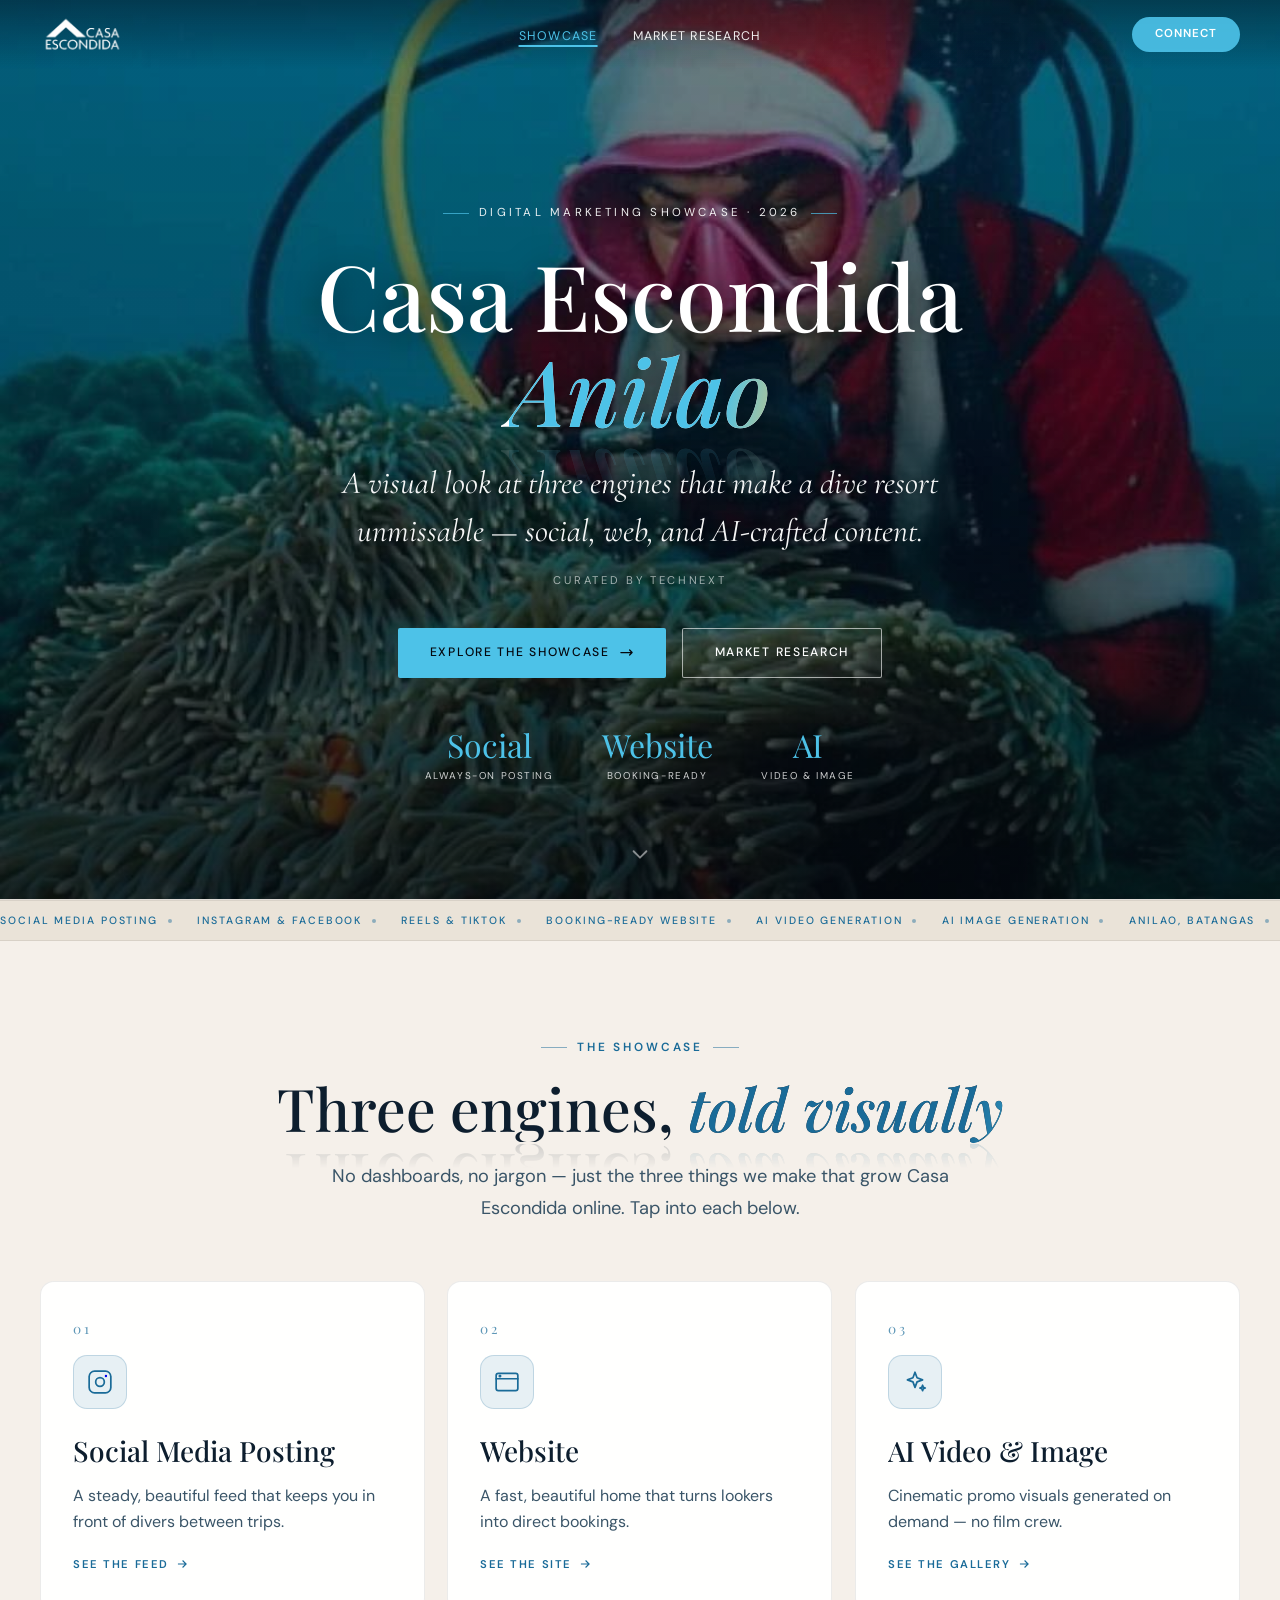
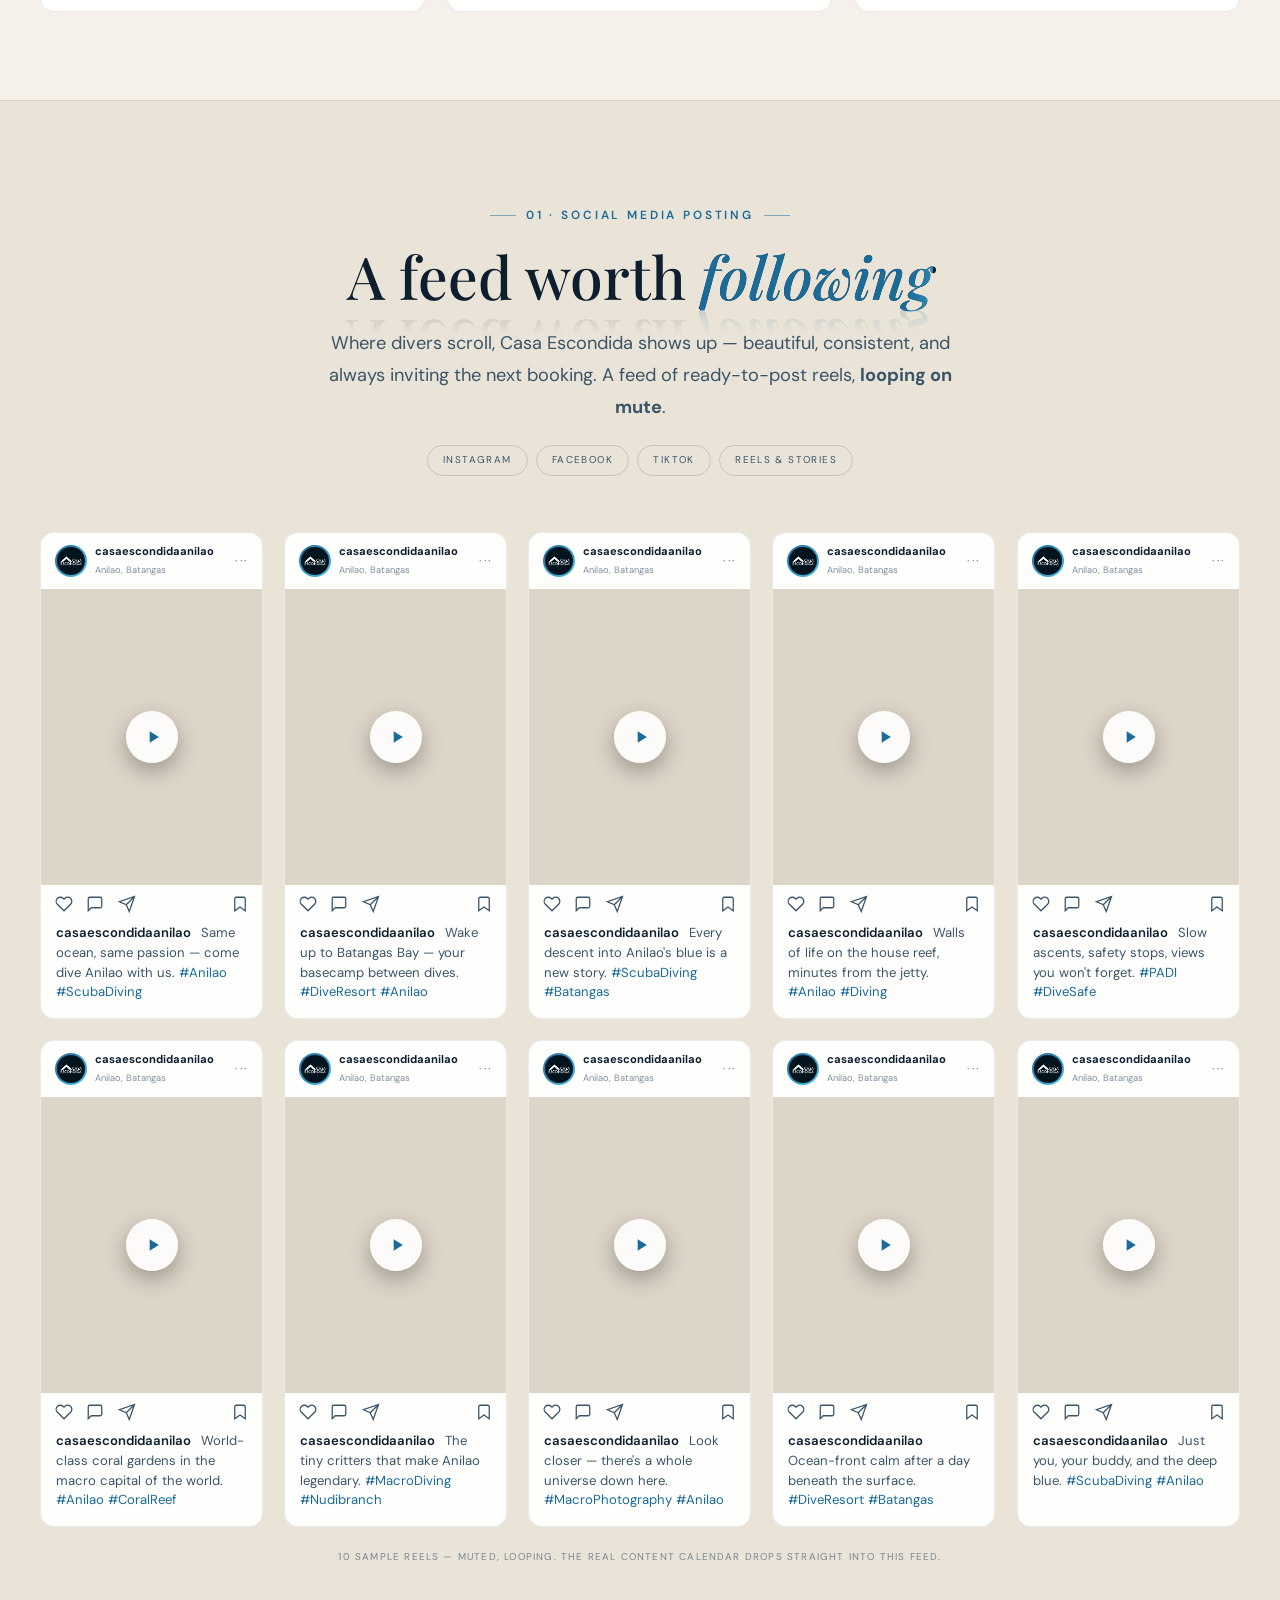
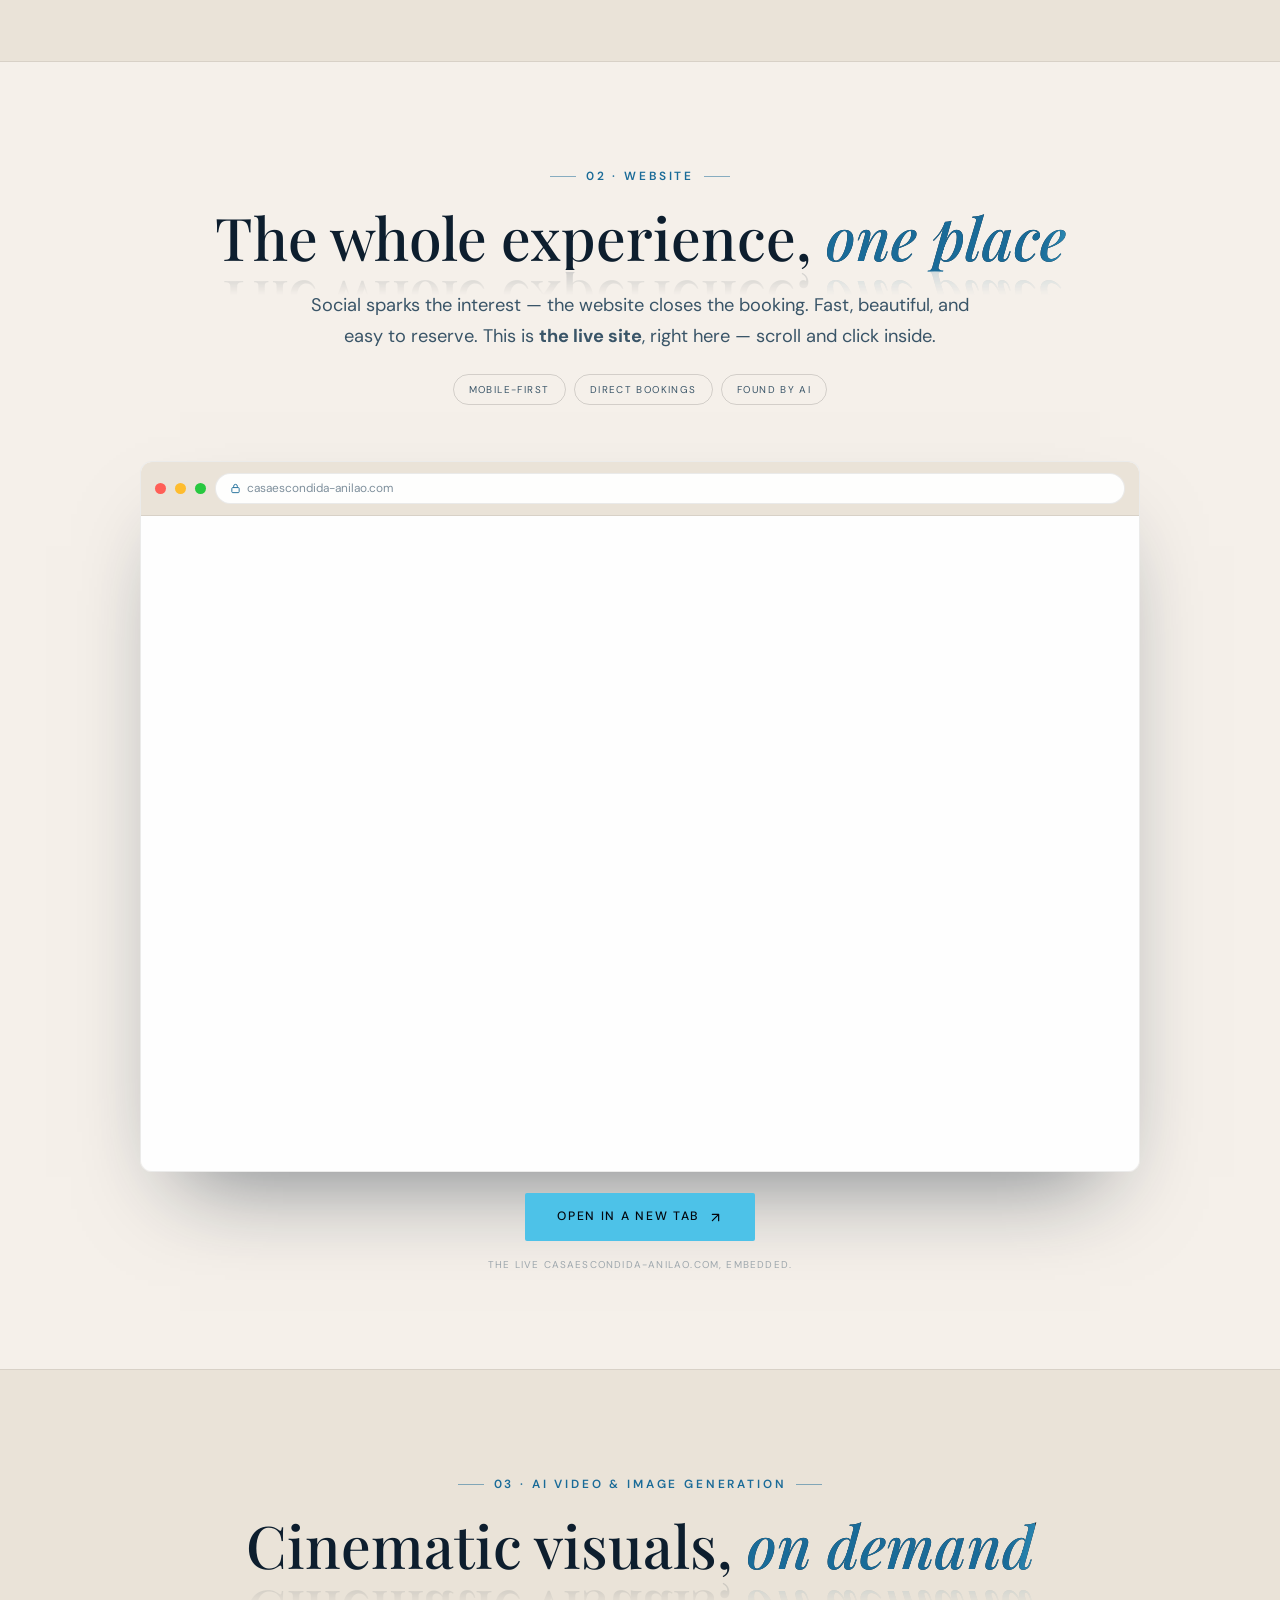
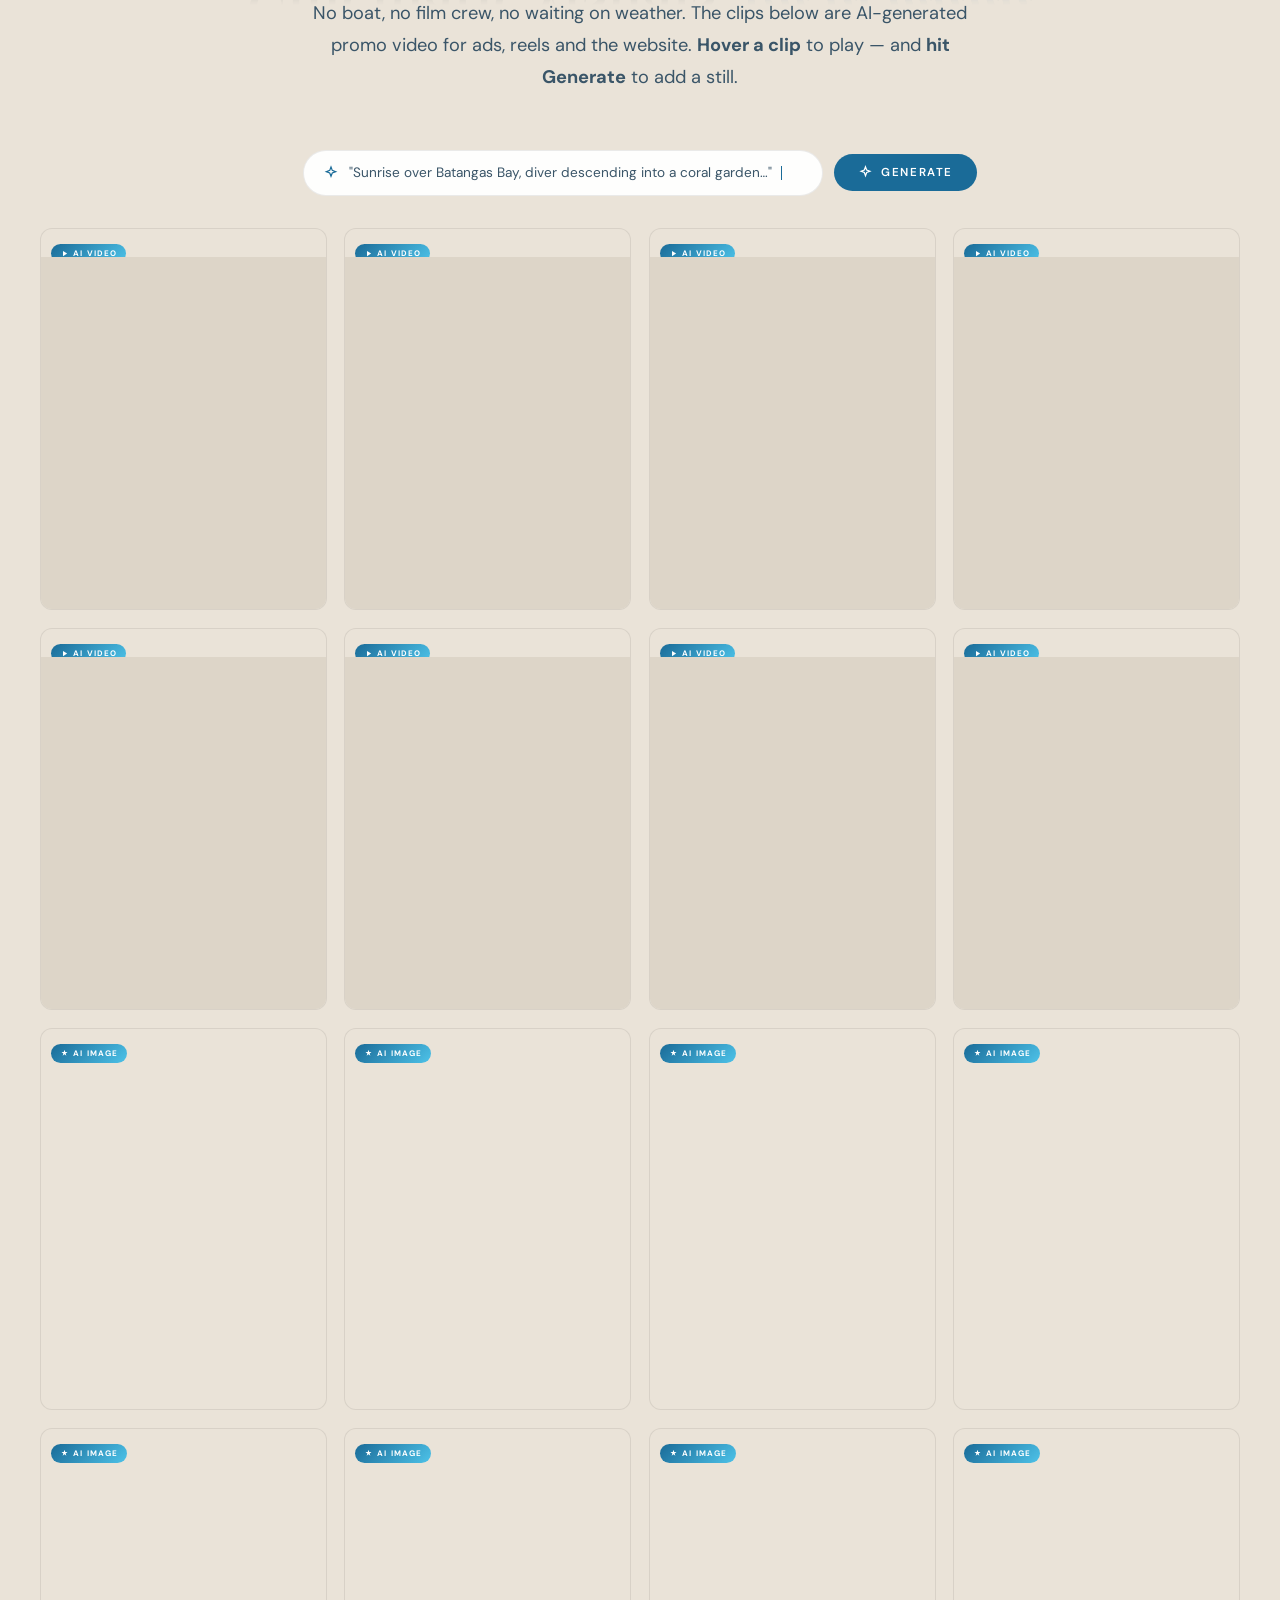
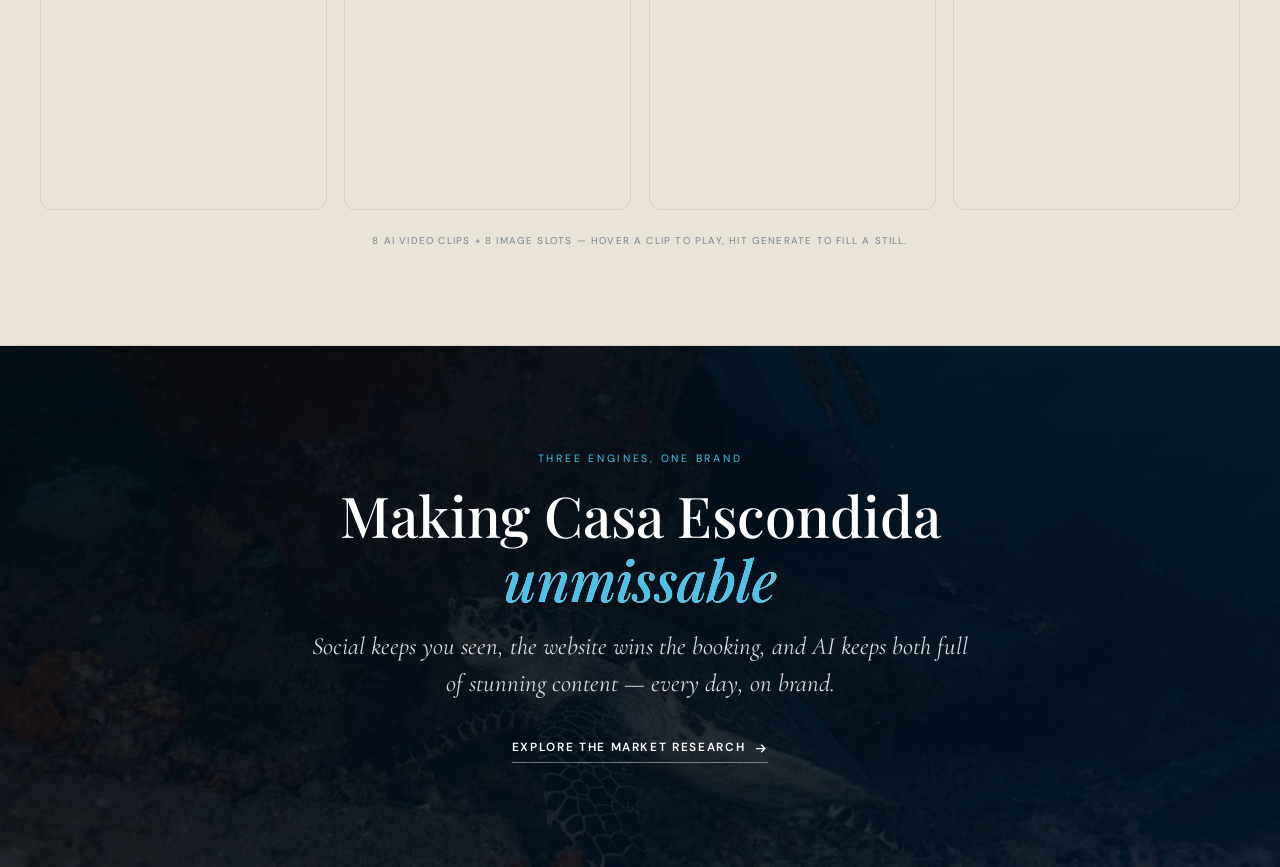
==== commit 5bf6e0d3: "v8: social reels autoplay muted, 3:4 frames fit the video, real captions - Post/AI card media set to" ====
--- a/index.html
+++ b/index.html
@@ -13,7 +13,7 @@
 <link rel="preconnect" href="https://fonts.googleapis.com"/>
 <link rel="preconnect" href="https://fonts.gstatic.com" crossorigin/>
 <link href="https://fonts.googleapis.com/css2?family=Playfair+Display:ital,wght@0,300;0,400;0,500;1,300;1,400&family=DM+Sans:wght@300;400;500;600&family=Cormorant+Garamond:ital,wght@0,300;0,400;1,300;1,400&display=swap" rel="stylesheet"/>
-<link rel="stylesheet" href="styles.css?v=7"/>
+<link rel="stylesheet" href="styles.css?v=8"/>
 </head>
 <body>
 <div id="pg-bar"></div>
@@ -113,7 +113,7 @@
     <div class="sec-head rv">
       <div class="sec-eyebrow">01 · Social Media Posting</div>
       <h2 class="sec-h2">A feed worth <em>following</em></h2>
-      <p class="sec-sub">Where divers scroll, Casa Escondida shows up — beautiful, consistent, and always inviting the next booking. A feed of ready-to-post reels. <b>Hover a post</b> to play.</p>
+      <p class="sec-sub">Where divers scroll, Casa Escondida shows up — beautiful, consistent, and always inviting the next booking. A feed of ready-to-post reels, <b>looping on mute</b>.</p>
       <div class="pillar-tags">
         <span class="pillar-tag">Instagram</span><span class="pillar-tag">Facebook</span><span class="pillar-tag">TikTok</span><span class="pillar-tag">Reels &amp; Stories</span>
       </div>
@@ -121,66 +121,66 @@
     <div class="feed-grid" id="feedGrid">
       <article class="post tilt rv d1"><div class="spot"></div>
         <div class="post-head"><span class="post-ava"><img src="img/logo-white.webp" alt=""/></span><div class="post-hmeta"><b>casaescondidaanilao</b><span>Anilao, Batangas</span></div><span class="post-dots">···</span></div>
-        <div class="post-media" data-video><video class="pv" src="img/social/s1.mp4#t=0.5" muted loop playsinline preload="metadata"></video><span class="post-play"><svg viewBox="0 0 24 24"><path d="M8 5v14l11-7z"/></svg></span></div>
-        <div class="post-actions"><svg class="heart" viewBox="0 0 24 24"><path d="M20.8 4.6a5.5 5.5 0 0 0-7.8 0L12 5.6l-1-1a5.5 5.5 0 0 0-7.8 7.8l1 1L12 21l7.8-7.6 1-1a5.5 5.5 0 0 0 0-7.8z"/></svg><svg viewBox="0 0 24 24"><path d="M21 15a2 2 0 0 1-2 2H7l-4 4V5a2 2 0 0 1 2-2h14a2 2 0 0 1 2 2z"/></svg><svg viewBox="0 0 24 24"><path d="M22 2L11 13M22 2l-7 20-4-9-9-4 20-7z"/></svg><svg class="save" viewBox="0 0 24 24"><path d="M19 21l-7-5-7 5V5a2 2 0 0 1 2-2h10a2 2 0 0 1 2 2z"/></svg></div>
-        <div class="post-cap"><div class="cl w80"><span class="skeleton"></span></div><div class="cl w55"><span class="skeleton"></span></div></div>
+        <div class="post-media" data-video><video class="pv" src="img/social/s1.mp4" autoplay muted loop playsinline preload="metadata"></video><span class="post-play"><svg viewBox="0 0 24 24"><path d="M8 5v14l11-7z"/></svg></span></div>
+        <div class="post-actions"><svg class="heart" viewBox="0 0 24 24"><path d="M20.8 4.6a5.5 5.5 0 0 0-7.8 0L12 5.6l-1-1a5.5 5.5 0 0 0-7.8 7.8l1 1L12 21l7.8-7.6 1-1a5.5 5.5 0 0 0 0-7.8z"/></svg><svg viewBox="0 0 24 24"><path d="M21 15a2 2 0 0 1-2 2H7l-4 4V5a2 2 0 0 1 2-2h14a2 2 0 0 1 2 2z"/></svg><svg viewBox="0 0 24 24"><path d="M22 2L11 13M22 2l-7 20-4-9-9-4 20-7z"/></svg><svg class="save" viewBox="0 0 24 24"><path d="M19 21l-7-5-7 5V5a2 2 0 0 1 2-2h10a2 2 0 0 1 2 2z"/></svg></div>
+        <div class="post-cap"><p class="cap-txt"><b>casaescondidaanilao</b> Same ocean, same passion — come dive Anilao with us. <span class="cap-tags">#Anilao #ScubaDiving</span></p></div>
       </article>
       <article class="post tilt rv d2"><div class="spot"></div>
         <div class="post-head"><span class="post-ava"><img src="img/logo-white.webp" alt=""/></span><div class="post-hmeta"><b>casaescondidaanilao</b><span>Anilao, Batangas</span></div><span class="post-dots">···</span></div>
-        <div class="post-media" data-video><video class="pv" src="img/social/s2.mp4#t=0.5" muted loop playsinline preload="metadata"></video><span class="post-play"><svg viewBox="0 0 24 24"><path d="M8 5v14l11-7z"/></svg></span></div>
-        <div class="post-actions"><svg class="heart" viewBox="0 0 24 24"><path d="M20.8 4.6a5.5 5.5 0 0 0-7.8 0L12 5.6l-1-1a5.5 5.5 0 0 0-7.8 7.8l1 1L12 21l7.8-7.6 1-1a5.5 5.5 0 0 0 0-7.8z"/></svg><svg viewBox="0 0 24 24"><path d="M21 15a2 2 0 0 1-2 2H7l-4 4V5a2 2 0 0 1 2-2h14a2 2 0 0 1 2 2z"/></svg><svg viewBox="0 0 24 24"><path d="M22 2L11 13M22 2l-7 20-4-9-9-4 20-7z"/></svg><svg class="save" viewBox="0 0 24 24"><path d="M19 21l-7-5-7 5V5a2 2 0 0 1 2-2h10a2 2 0 0 1 2 2z"/></svg></div>
-        <div class="post-cap"><div class="cl w80"><span class="skeleton"></span></div><div class="cl w55"><span class="skeleton"></span></div></div>
+        <div class="post-media" data-video><video class="pv" src="img/social/s2.mp4" autoplay muted loop playsinline preload="metadata"></video><span class="post-play"><svg viewBox="0 0 24 24"><path d="M8 5v14l11-7z"/></svg></span></div>
+        <div class="post-actions"><svg class="heart" viewBox="0 0 24 24"><path d="M20.8 4.6a5.5 5.5 0 0 0-7.8 0L12 5.6l-1-1a5.5 5.5 0 0 0-7.8 7.8l1 1L12 21l7.8-7.6 1-1a5.5 5.5 0 0 0 0-7.8z"/></svg><svg viewBox="0 0 24 24"><path d="M21 15a2 2 0 0 1-2 2H7l-4 4V5a2 2 0 0 1 2-2h14a2 2 0 0 1 2 2z"/></svg><svg viewBox="0 0 24 24"><path d="M22 2L11 13M22 2l-7 20-4-9-9-4 20-7z"/></svg><svg class="save" viewBox="0 0 24 24"><path d="M19 21l-7-5-7 5V5a2 2 0 0 1 2-2h10a2 2 0 0 1 2 2z"/></svg></div>
+        <div class="post-cap"><p class="cap-txt"><b>casaescondidaanilao</b> Wake up to Batangas Bay — your basecamp between dives. <span class="cap-tags">#DiveResort #Anilao</span></p></div>
       </article>
       <article class="post tilt rv d3"><div class="spot"></div>
         <div class="post-head"><span class="post-ava"><img src="img/logo-white.webp" alt=""/></span><div class="post-hmeta"><b>casaescondidaanilao</b><span>Anilao, Batangas</span></div><span class="post-dots">···</span></div>
-        <div class="post-media" data-video><video class="pv" src="img/social/s3.mp4#t=0.5" muted loop playsinline preload="metadata"></video><span class="post-play"><svg viewBox="0 0 24 24"><path d="M8 5v14l11-7z"/></svg></span></div>
-        <div class="post-actions"><svg class="heart" viewBox="0 0 24 24"><path d="M20.8 4.6a5.5 5.5 0 0 0-7.8 0L12 5.6l-1-1a5.5 5.5 0 0 0-7.8 7.8l1 1L12 21l7.8-7.6 1-1a5.5 5.5 0 0 0 0-7.8z"/></svg><svg viewBox="0 0 24 24"><path d="M21 15a2 2 0 0 1-2 2H7l-4 4V5a2 2 0 0 1 2-2h14a2 2 0 0 1 2 2z"/></svg><svg viewBox="0 0 24 24"><path d="M22 2L11 13M22 2l-7 20-4-9-9-4 20-7z"/></svg><svg class="save" viewBox="0 0 24 24"><path d="M19 21l-7-5-7 5V5a2 2 0 0 1 2-2h10a2 2 0 0 1 2 2z"/></svg></div>
-        <div class="post-cap"><div class="cl w80"><span class="skeleton"></span></div><div class="cl w55"><span class="skeleton"></span></div></div>
+        <div class="post-media" data-video><video class="pv" src="img/social/s3.mp4" autoplay muted loop playsinline preload="metadata"></video><span class="post-play"><svg viewBox="0 0 24 24"><path d="M8 5v14l11-7z"/></svg></span></div>
+        <div class="post-actions"><svg class="heart" viewBox="0 0 24 24"><path d="M20.8 4.6a5.5 5.5 0 0 0-7.8 0L12 5.6l-1-1a5.5 5.5 0 0 0-7.8 7.8l1 1L12 21l7.8-7.6 1-1a5.5 5.5 0 0 0 0-7.8z"/></svg><svg viewBox="0 0 24 24"><path d="M21 15a2 2 0 0 1-2 2H7l-4 4V5a2 2 0 0 1 2-2h14a2 2 0 0 1 2 2z"/></svg><svg viewBox="0 0 24 24"><path d="M22 2L11 13M22 2l-7 20-4-9-9-4 20-7z"/></svg><svg class="save" viewBox="0 0 24 24"><path d="M19 21l-7-5-7 5V5a2 2 0 0 1 2-2h10a2 2 0 0 1 2 2z"/></svg></div>
+        <div class="post-cap"><p class="cap-txt"><b>casaescondidaanilao</b> Every descent into Anilao's blue is a new story. <span class="cap-tags">#ScubaDiving #Batangas</span></p></div>
       </article>
       <article class="post tilt rv d4"><div class="spot"></div>
         <div class="post-head"><span class="post-ava"><img src="img/logo-white.webp" alt=""/></span><div class="post-hmeta"><b>casaescondidaanilao</b><span>Anilao, Batangas</span></div><span class="post-dots">···</span></div>
-        <div class="post-media" data-video><video class="pv" src="img/social/s4.mp4#t=0.5" muted loop playsinline preload="metadata"></video><span class="post-play"><svg viewBox="0 0 24 24"><path d="M8 5v14l11-7z"/></svg></span></div>
-        <div class="post-actions"><svg class="heart" viewBox="0 0 24 24"><path d="M20.8 4.6a5.5 5.5 0 0 0-7.8 0L12 5.6l-1-1a5.5 5.5 0 0 0-7.8 7.8l1 1L12 21l7.8-7.6 1-1a5.5 5.5 0 0 0 0-7.8z"/></svg><svg viewBox="0 0 24 24"><path d="M21 15a2 2 0 0 1-2 2H7l-4 4V5a2 2 0 0 1 2-2h14a2 2 0 0 1 2 2z"/></svg><svg viewBox="0 0 24 24"><path d="M22 2L11 13M22 2l-7 20-4-9-9-4 20-7z"/></svg><svg class="save" viewBox="0 0 24 24"><path d="M19 21l-7-5-7 5V5a2 2 0 0 1 2-2h10a2 2 0 0 1 2 2z"/></svg></div>
-        <div class="post-cap"><div class="cl w80"><span class="skeleton"></span></div><div class="cl w55"><span class="skeleton"></span></div></div>
+        <div class="post-media" data-video><video class="pv" src="img/social/s4.mp4" autoplay muted loop playsinline preload="metadata"></video><span class="post-play"><svg viewBox="0 0 24 24"><path d="M8 5v14l11-7z"/></svg></span></div>
+        <div class="post-actions"><svg class="heart" viewBox="0 0 24 24"><path d="M20.8 4.6a5.5 5.5 0 0 0-7.8 0L12 5.6l-1-1a5.5 5.5 0 0 0-7.8 7.8l1 1L12 21l7.8-7.6 1-1a5.5 5.5 0 0 0 0-7.8z"/></svg><svg viewBox="0 0 24 24"><path d="M21 15a2 2 0 0 1-2 2H7l-4 4V5a2 2 0 0 1 2-2h14a2 2 0 0 1 2 2z"/></svg><svg viewBox="0 0 24 24"><path d="M22 2L11 13M22 2l-7 20-4-9-9-4 20-7z"/></svg><svg class="save" viewBox="0 0 24 24"><path d="M19 21l-7-5-7 5V5a2 2 0 0 1 2-2h10a2 2 0 0 1 2 2z"/></svg></div>
+        <div class="post-cap"><p class="cap-txt"><b>casaescondidaanilao</b> Walls of life on the house reef, minutes from the jetty. <span class="cap-tags">#Anilao #Diving</span></p></div>
       </article>
       <article class="post tilt rv d5"><div class="spot"></div>
         <div class="post-head"><span class="post-ava"><img src="img/logo-white.webp" alt=""/></span><div class="post-hmeta"><b>casaescondidaanilao</b><span>Anilao, Batangas</span></div><span class="post-dots">···</span></div>
-        <div class="post-media" data-video><video class="pv" src="img/social/s5.mp4#t=0.5" muted loop playsinline preload="metadata"></video><span class="post-play"><svg viewBox="0 0 24 24"><path d="M8 5v14l11-7z"/></svg></span></div>
-        <div class="post-actions"><svg class="heart" viewBox="0 0 24 24"><path d="M20.8 4.6a5.5 5.5 0 0 0-7.8 0L12 5.6l-1-1a5.5 5.5 0 0 0-7.8 7.8l1 1L12 21l7.8-7.6 1-1a5.5 5.5 0 0 0 0-7.8z"/></svg><svg viewBox="0 0 24 24"><path d="M21 15a2 2 0 0 1-2 2H7l-4 4V5a2 2 0 0 1 2-2h14a2 2 0 0 1 2 2z"/></svg><svg viewBox="0 0 24 24"><path d="M22 2L11 13M22 2l-7 20-4-9-9-4 20-7z"/></svg><svg class="save" viewBox="0 0 24 24"><path d="M19 21l-7-5-7 5V5a2 2 0 0 1 2-2h10a2 2 0 0 1 2 2z"/></svg></div>
-        <div class="post-cap"><div class="cl w80"><span class="skeleton"></span></div><div class="cl w55"><span class="skeleton"></span></div></div>
+        <div class="post-media" data-video><video class="pv" src="img/social/s5.mp4" autoplay muted loop playsinline preload="metadata"></video><span class="post-play"><svg viewBox="0 0 24 24"><path d="M8 5v14l11-7z"/></svg></span></div>
+        <div class="post-actions"><svg class="heart" viewBox="0 0 24 24"><path d="M20.8 4.6a5.5 5.5 0 0 0-7.8 0L12 5.6l-1-1a5.5 5.5 0 0 0-7.8 7.8l1 1L12 21l7.8-7.6 1-1a5.5 5.5 0 0 0 0-7.8z"/></svg><svg viewBox="0 0 24 24"><path d="M21 15a2 2 0 0 1-2 2H7l-4 4V5a2 2 0 0 1 2-2h14a2 2 0 0 1 2 2z"/></svg><svg viewBox="0 0 24 24"><path d="M22 2L11 13M22 2l-7 20-4-9-9-4 20-7z"/></svg><svg class="save" viewBox="0 0 24 24"><path d="M19 21l-7-5-7 5V5a2 2 0 0 1 2-2h10a2 2 0 0 1 2 2z"/></svg></div>
+        <div class="post-cap"><p class="cap-txt"><b>casaescondidaanilao</b> Slow ascents, safety stops, views you won't forget. <span class="cap-tags">#PADI #DiveSafe</span></p></div>
       </article>
       <article class="post tilt rv d6"><div class="spot"></div>
         <div class="post-head"><span class="post-ava"><img src="img/logo-white.webp" alt=""/></span><div class="post-hmeta"><b>casaescondidaanilao</b><span>Anilao, Batangas</span></div><span class="post-dots">···</span></div>
-        <div class="post-media" data-video><video class="pv" src="img/social/s6.mp4#t=0.5" muted loop playsinline preload="metadata"></video><span class="post-play"><svg viewBox="0 0 24 24"><path d="M8 5v14l11-7z"/></svg></span></div>
-        <div class="post-actions"><svg class="heart" viewBox="0 0 24 24"><path d="M20.8 4.6a5.5 5.5 0 0 0-7.8 0L12 5.6l-1-1a5.5 5.5 0 0 0-7.8 7.8l1 1L12 21l7.8-7.6 1-1a5.5 5.5 0 0 0 0-7.8z"/></svg><svg viewBox="0 0 24 24"><path d="M21 15a2 2 0 0 1-2 2H7l-4 4V5a2 2 0 0 1 2-2h14a2 2 0 0 1 2 2z"/></svg><svg viewBox="0 0 24 24"><path d="M22 2L11 13M22 2l-7 20-4-9-9-4 20-7z"/></svg><svg class="save" viewBox="0 0 24 24"><path d="M19 21l-7-5-7 5V5a2 2 0 0 1 2-2h10a2 2 0 0 1 2 2z"/></svg></div>
-        <div class="post-cap"><div class="cl w80"><span class="skeleton"></span></div><div class="cl w55"><span class="skeleton"></span></div></div>
+        <div class="post-media" data-video><video class="pv" src="img/social/s6.mp4" autoplay muted loop playsinline preload="metadata"></video><span class="post-play"><svg viewBox="0 0 24 24"><path d="M8 5v14l11-7z"/></svg></span></div>
+        <div class="post-actions"><svg class="heart" viewBox="0 0 24 24"><path d="M20.8 4.6a5.5 5.5 0 0 0-7.8 0L12 5.6l-1-1a5.5 5.5 0 0 0-7.8 7.8l1 1L12 21l7.8-7.6 1-1a5.5 5.5 0 0 0 0-7.8z"/></svg><svg viewBox="0 0 24 24"><path d="M21 15a2 2 0 0 1-2 2H7l-4 4V5a2 2 0 0 1 2-2h14a2 2 0 0 1 2 2z"/></svg><svg viewBox="0 0 24 24"><path d="M22 2L11 13M22 2l-7 20-4-9-9-4 20-7z"/></svg><svg class="save" viewBox="0 0 24 24"><path d="M19 21l-7-5-7 5V5a2 2 0 0 1 2-2h10a2 2 0 0 1 2 2z"/></svg></div>
+        <div class="post-cap"><p class="cap-txt"><b>casaescondidaanilao</b> World-class coral gardens in the macro capital of the world. <span class="cap-tags">#Anilao #CoralReef</span></p></div>
       </article>
       <article class="post tilt rv d1"><div class="spot"></div>
         <div class="post-head"><span class="post-ava"><img src="img/logo-white.webp" alt=""/></span><div class="post-hmeta"><b>casaescondidaanilao</b><span>Anilao, Batangas</span></div><span class="post-dots">···</span></div>
-        <div class="post-media" data-video><video class="pv" src="img/social/s7.mp4#t=0.5" muted loop playsinline preload="metadata"></video><span class="post-play"><svg viewBox="0 0 24 24"><path d="M8 5v14l11-7z"/></svg></span></div>
-        <div class="post-actions"><svg class="heart" viewBox="0 0 24 24"><path d="M20.8 4.6a5.5 5.5 0 0 0-7.8 0L12 5.6l-1-1a5.5 5.5 0 0 0-7.8 7.8l1 1L12 21l7.8-7.6 1-1a5.5 5.5 0 0 0 0-7.8z"/></svg><svg viewBox="0 0 24 24"><path d="M21 15a2 2 0 0 1-2 2H7l-4 4V5a2 2 0 0 1 2-2h14a2 2 0 0 1 2 2z"/></svg><svg viewBox="0 0 24 24"><path d="M22 2L11 13M22 2l-7 20-4-9-9-4 20-7z"/></svg><svg class="save" viewBox="0 0 24 24"><path d="M19 21l-7-5-7 5V5a2 2 0 0 1 2-2h10a2 2 0 0 1 2 2z"/></svg></div>
-        <div class="post-cap"><div class="cl w80"><span class="skeleton"></span></div><div class="cl w55"><span class="skeleton"></span></div></div>
+        <div class="post-media" data-video><video class="pv" src="img/social/s7.mp4" autoplay muted loop playsinline preload="metadata"></video><span class="post-play"><svg viewBox="0 0 24 24"><path d="M8 5v14l11-7z"/></svg></span></div>
+        <div class="post-actions"><svg class="heart" viewBox="0 0 24 24"><path d="M20.8 4.6a5.5 5.5 0 0 0-7.8 0L12 5.6l-1-1a5.5 5.5 0 0 0-7.8 7.8l1 1L12 21l7.8-7.6 1-1a5.5 5.5 0 0 0 0-7.8z"/></svg><svg viewBox="0 0 24 24"><path d="M21 15a2 2 0 0 1-2 2H7l-4 4V5a2 2 0 0 1 2-2h14a2 2 0 0 1 2 2z"/></svg><svg viewBox="0 0 24 24"><path d="M22 2L11 13M22 2l-7 20-4-9-9-4 20-7z"/></svg><svg class="save" viewBox="0 0 24 24"><path d="M19 21l-7-5-7 5V5a2 2 0 0 1 2-2h10a2 2 0 0 1 2 2z"/></svg></div>
+        <div class="post-cap"><p class="cap-txt"><b>casaescondidaanilao</b> The tiny critters that make Anilao legendary. <span class="cap-tags">#MacroDiving #Nudibranch</span></p></div>
       </article>
       <article class="post tilt rv d2"><div class="spot"></div>
         <div class="post-head"><span class="post-ava"><img src="img/logo-white.webp" alt=""/></span><div class="post-hmeta"><b>casaescondidaanilao</b><span>Anilao, Batangas</span></div><span class="post-dots">···</span></div>
-        <div class="post-media" data-video><video class="pv" src="img/social/s8.mp4#t=0.5" muted loop playsinline preload="metadata"></video><span class="post-play"><svg viewBox="0 0 24 24"><path d="M8 5v14l11-7z"/></svg></span></div>
-        <div class="post-actions"><svg class="heart" viewBox="0 0 24 24"><path d="M20.8 4.6a5.5 5.5 0 0 0-7.8 0L12 5.6l-1-1a5.5 5.5 0 0 0-7.8 7.8l1 1L12 21l7.8-7.6 1-1a5.5 5.5 0 0 0 0-7.8z"/></svg><svg viewBox="0 0 24 24"><path d="M21 15a2 2 0 0 1-2 2H7l-4 4V5a2 2 0 0 1 2-2h14a2 2 0 0 1 2 2z"/></svg><svg viewBox="0 0 24 24"><path d="M22 2L11 13M22 2l-7 20-4-9-9-4 20-7z"/></svg><svg class="save" viewBox="0 0 24 24"><path d="M19 21l-7-5-7 5V5a2 2 0 0 1 2-2h10a2 2 0 0 1 2 2z"/></svg></div>
-        <div class="post-cap"><div class="cl w80"><span class="skeleton"></span></div><div class="cl w55"><span class="skeleton"></span></div></div>
+        <div class="post-media" data-video><video class="pv" src="img/social/s8.mp4" autoplay muted loop playsinline preload="metadata"></video><span class="post-play"><svg viewBox="0 0 24 24"><path d="M8 5v14l11-7z"/></svg></span></div>
+        <div class="post-actions"><svg class="heart" viewBox="0 0 24 24"><path d="M20.8 4.6a5.5 5.5 0 0 0-7.8 0L12 5.6l-1-1a5.5 5.5 0 0 0-7.8 7.8l1 1L12 21l7.8-7.6 1-1a5.5 5.5 0 0 0 0-7.8z"/></svg><svg viewBox="0 0 24 24"><path d="M21 15a2 2 0 0 1-2 2H7l-4 4V5a2 2 0 0 1 2-2h14a2 2 0 0 1 2 2z"/></svg><svg viewBox="0 0 24 24"><path d="M22 2L11 13M22 2l-7 20-4-9-9-4 20-7z"/></svg><svg class="save" viewBox="0 0 24 24"><path d="M19 21l-7-5-7 5V5a2 2 0 0 1 2-2h10a2 2 0 0 1 2 2z"/></svg></div>
+        <div class="post-cap"><p class="cap-txt"><b>casaescondidaanilao</b> Look closer — there's a whole universe down here. <span class="cap-tags">#MacroPhotography #Anilao</span></p></div>
       </article>
       <article class="post tilt rv d3"><div class="spot"></div>
         <div class="post-head"><span class="post-ava"><img src="img/logo-white.webp" alt=""/></span><div class="post-hmeta"><b>casaescondidaanilao</b><span>Anilao, Batangas</span></div><span class="post-dots">···</span></div>
-        <div class="post-media" data-video><video class="pv" src="img/social/s9.mp4#t=0.5" muted loop playsinline preload="metadata"></video><span class="post-play"><svg viewBox="0 0 24 24"><path d="M8 5v14l11-7z"/></svg></span></div>
-        <div class="post-actions"><svg class="heart" viewBox="0 0 24 24"><path d="M20.8 4.6a5.5 5.5 0 0 0-7.8 0L12 5.6l-1-1a5.5 5.5 0 0 0-7.8 7.8l1 1L12 21l7.8-7.6 1-1a5.5 5.5 0 0 0 0-7.8z"/></svg><svg viewBox="0 0 24 24"><path d="M21 15a2 2 0 0 1-2 2H7l-4 4V5a2 2 0 0 1 2-2h14a2 2 0 0 1 2 2z"/></svg><svg viewBox="0 0 24 24"><path d="M22 2L11 13M22 2l-7 20-4-9-9-4 20-7z"/></svg><svg class="save" viewBox="0 0 24 24"><path d="M19 21l-7-5-7 5V5a2 2 0 0 1 2-2h10a2 2 0 0 1 2 2z"/></svg></div>
-        <div class="post-cap"><div class="cl w80"><span class="skeleton"></span></div><div class="cl w55"><span class="skeleton"></span></div></div>
+        <div class="post-media" data-video><video class="pv" src="img/social/s9.mp4" autoplay muted loop playsinline preload="metadata"></video><span class="post-play"><svg viewBox="0 0 24 24"><path d="M8 5v14l11-7z"/></svg></span></div>
+        <div class="post-actions"><svg class="heart" viewBox="0 0 24 24"><path d="M20.8 4.6a5.5 5.5 0 0 0-7.8 0L12 5.6l-1-1a5.5 5.5 0 0 0-7.8 7.8l1 1L12 21l7.8-7.6 1-1a5.5 5.5 0 0 0 0-7.8z"/></svg><svg viewBox="0 0 24 24"><path d="M21 15a2 2 0 0 1-2 2H7l-4 4V5a2 2 0 0 1 2-2h14a2 2 0 0 1 2 2z"/></svg><svg viewBox="0 0 24 24"><path d="M22 2L11 13M22 2l-7 20-4-9-9-4 20-7z"/></svg><svg class="save" viewBox="0 0 24 24"><path d="M19 21l-7-5-7 5V5a2 2 0 0 1 2-2h10a2 2 0 0 1 2 2z"/></svg></div>
+        <div class="post-cap"><p class="cap-txt"><b>casaescondidaanilao</b> Ocean-front calm after a day beneath the surface. <span class="cap-tags">#DiveResort #Batangas</span></p></div>
       </article>
       <article class="post tilt rv d4"><div class="spot"></div>
         <div class="post-head"><span class="post-ava"><img src="img/logo-white.webp" alt=""/></span><div class="post-hmeta"><b>casaescondidaanilao</b><span>Anilao, Batangas</span></div><span class="post-dots">···</span></div>
-        <div class="post-media" data-video><video class="pv" src="img/social/s10.mp4#t=0.5" muted loop playsinline preload="metadata"></video><span class="post-play"><svg viewBox="0 0 24 24"><path d="M8 5v14l11-7z"/></svg></span></div>
-        <div class="post-actions"><svg class="heart" viewBox="0 0 24 24"><path d="M20.8 4.6a5.5 5.5 0 0 0-7.8 0L12 5.6l-1-1a5.5 5.5 0 0 0-7.8 7.8l1 1L12 21l7.8-7.6 1-1a5.5 5.5 0 0 0 0-7.8z"/></svg><svg viewBox="0 0 24 24"><path d="M21 15a2 2 0 0 1-2 2H7l-4 4V5a2 2 0 0 1 2-2h14a2 2 0 0 1 2 2z"/></svg><svg viewBox="0 0 24 24"><path d="M22 2L11 13M22 2l-7 20-4-9-9-4 20-7z"/></svg><svg class="save" viewBox="0 0 24 24"><path d="M19 21l-7-5-7 5V5a2 2 0 0 1 2-2h10a2 2 0 0 1 2 2z"/></svg></div>
-        <div class="post-cap"><div class="cl w80"><span class="skeleton"></span></div><div class="cl w55"><span class="skeleton"></span></div></div>
-      </article>
-    </div>
-    <p class="panel-note rv" style="text-align:center;margin-top:1.4rem;">10 sample reels — hover any post to play. The real content calendar drops straight into this feed.</p>
+        <div class="post-media" data-video><video class="pv" src="img/social/s10.mp4" autoplay muted loop playsinline preload="metadata"></video><span class="post-play"><svg viewBox="0 0 24 24"><path d="M8 5v14l11-7z"/></svg></span></div>
+        <div class="post-actions"><svg class="heart" viewBox="0 0 24 24"><path d="M20.8 4.6a5.5 5.5 0 0 0-7.8 0L12 5.6l-1-1a5.5 5.5 0 0 0-7.8 7.8l1 1L12 21l7.8-7.6 1-1a5.5 5.5 0 0 0 0-7.8z"/></svg><svg viewBox="0 0 24 24"><path d="M21 15a2 2 0 0 1-2 2H7l-4 4V5a2 2 0 0 1 2-2h14a2 2 0 0 1 2 2z"/></svg><svg viewBox="0 0 24 24"><path d="M22 2L11 13M22 2l-7 20-4-9-9-4 20-7z"/></svg><svg class="save" viewBox="0 0 24 24"><path d="M19 21l-7-5-7 5V5a2 2 0 0 1 2-2h10a2 2 0 0 1 2 2z"/></svg></div>
+        <div class="post-cap"><p class="cap-txt"><b>casaescondidaanilao</b> Just you, your buddy, and the deep blue. <span class="cap-tags">#ScubaDiving #Anilao</span></p></div>
+      </article>
+    </div>
+    <p class="panel-note rv" style="text-align:center;margin-top:1.4rem;">10 sample reels — muted, looping. The real content calendar drops straight into this feed.</p>
   </div>
 </section>
 
@@ -231,14 +231,14 @@
     </div>
 
     <div class="ai-grid four" id="aiGrid">
-      <div class="ai-card2 tilt filled video" data-video><div class="spot"></div><span class="ai-badge"><svg viewBox="0 0 24 24"><path d="M8 5v14l11-7z"/></svg>AI Video</span><video class="av" src="img/ai/a1.mp4#t=0.5" muted loop playsinline preload="metadata"></video></div>
-      <div class="ai-card2 tilt filled video" data-video><div class="spot"></div><span class="ai-badge"><svg viewBox="0 0 24 24"><path d="M8 5v14l11-7z"/></svg>AI Video</span><video class="av" src="img/ai/a2.mp4#t=0.5" muted loop playsinline preload="metadata"></video></div>
-      <div class="ai-card2 tilt filled video" data-video><div class="spot"></div><span class="ai-badge"><svg viewBox="0 0 24 24"><path d="M8 5v14l11-7z"/></svg>AI Video</span><video class="av" src="img/ai/a3.mp4#t=0.5" muted loop playsinline preload="metadata"></video></div>
-      <div class="ai-card2 tilt filled video" data-video><div class="spot"></div><span class="ai-badge"><svg viewBox="0 0 24 24"><path d="M8 5v14l11-7z"/></svg>AI Video</span><video class="av" src="img/ai/a4.mp4#t=0.5" muted loop playsinline preload="metadata"></video></div>
-      <div class="ai-card2 tilt filled video" data-video><div class="spot"></div><span class="ai-badge"><svg viewBox="0 0 24 24"><path d="M8 5v14l11-7z"/></svg>AI Video</span><video class="av" src="img/ai/a5.mp4#t=0.5" muted loop playsinline preload="metadata"></video></div>
-      <div class="ai-card2 tilt filled video" data-video><div class="spot"></div><span class="ai-badge"><svg viewBox="0 0 24 24"><path d="M8 5v14l11-7z"/></svg>AI Video</span><video class="av" src="img/ai/a6.mp4#t=0.5" muted loop playsinline preload="metadata"></video></div>
-      <div class="ai-card2 tilt filled video" data-video><div class="spot"></div><span class="ai-badge"><svg viewBox="0 0 24 24"><path d="M8 5v14l11-7z"/></svg>AI Video</span><video class="av" src="img/ai/a7.mp4#t=0.5" muted loop playsinline preload="metadata"></video></div>
-      <div class="ai-card2 tilt filled video" data-video><div class="spot"></div><span class="ai-badge"><svg viewBox="0 0 24 24"><path d="M8 5v14l11-7z"/></svg>AI Video</span><video class="av" src="img/ai/a8.mp4#t=0.5" muted loop playsinline preload="metadata"></video></div>
+      <div class="ai-card2 tilt filled video" data-video><div class="spot"></div><span class="ai-badge"><svg viewBox="0 0 24 24"><path d="M8 5v14l11-7z"/></svg>AI Video</span><video class="av" autoplay src="img/ai/a1.mp4#t=0.5" muted loop playsinline preload="metadata"></video></div>
+      <div class="ai-card2 tilt filled video" data-video><div class="spot"></div><span class="ai-badge"><svg viewBox="0 0 24 24"><path d="M8 5v14l11-7z"/></svg>AI Video</span><video class="av" autoplay src="img/ai/a2.mp4#t=0.5" muted loop playsinline preload="metadata"></video></div>
+      <div class="ai-card2 tilt filled video" data-video><div class="spot"></div><span class="ai-badge"><svg viewBox="0 0 24 24"><path d="M8 5v14l11-7z"/></svg>AI Video</span><video class="av" autoplay src="img/ai/a3.mp4#t=0.5" muted loop playsinline preload="metadata"></video></div>
+      <div class="ai-card2 tilt filled video" data-video><div class="spot"></div><span class="ai-badge"><svg viewBox="0 0 24 24"><path d="M8 5v14l11-7z"/></svg>AI Video</span><video class="av" autoplay src="img/ai/a4.mp4#t=0.5" muted loop playsinline preload="metadata"></video></div>
+      <div class="ai-card2 tilt filled video" data-video><div class="spot"></div><span class="ai-badge"><svg viewBox="0 0 24 24"><path d="M8 5v14l11-7z"/></svg>AI Video</span><video class="av" autoplay src="img/ai/a5.mp4#t=0.5" muted loop playsinline preload="metadata"></video></div>
+      <div class="ai-card2 tilt filled video" data-video><div class="spot"></div><span class="ai-badge"><svg viewBox="0 0 24 24"><path d="M8 5v14l11-7z"/></svg>AI Video</span><video class="av" autoplay src="img/ai/a6.mp4#t=0.5" muted loop playsinline preload="metadata"></video></div>
+      <div class="ai-card2 tilt filled video" data-video><div class="spot"></div><span class="ai-badge"><svg viewBox="0 0 24 24"><path d="M8 5v14l11-7z"/></svg>AI Video</span><video class="av" autoplay src="img/ai/a7.mp4#t=0.5" muted loop playsinline preload="metadata"></video></div>
+      <div class="ai-card2 tilt filled video" data-video><div class="spot"></div><span class="ai-badge"><svg viewBox="0 0 24 24"><path d="M8 5v14l11-7z"/></svg>AI Video</span><video class="av" autoplay src="img/ai/a8.mp4#t=0.5" muted loop playsinline preload="metadata"></video></div>
       <div class="ai-card2 tilt" data-slot><div class="spot"></div><span class="ai-badge"><svg viewBox="0 0 24 24"><path d="M12 2l2 6h6l-5 4 2 6-5-4-5 4 2-6-5-4h6z"/></svg>AI Image</span><img alt="" loading="lazy"/><span class="ai-scan"></span><span class="ai-empty"><span class="sparkle">✦</span><span class="lbl">Still 01 · Generate</span></span></div>
       <div class="ai-card2 tilt" data-slot><div class="spot"></div><span class="ai-badge"><svg viewBox="0 0 24 24"><path d="M12 2l2 6h6l-5 4 2 6-5-4-5 4 2-6-5-4h6z"/></svg>AI Image</span><img alt="" loading="lazy"/><span class="ai-scan"></span><span class="ai-empty"><span class="sparkle">✦</span><span class="lbl">Still 02 · Generate</span></span></div>
       <div class="ai-card2 tilt" data-slot><div class="spot"></div><span class="ai-badge"><svg viewBox="0 0 24 24"><path d="M12 2l2 6h6l-5 4 2 6-5-4-5 4 2-6-5-4h6z"/></svg>AI Image</span><img alt="" loading="lazy"/><span class="ai-scan"></span><span class="ai-empty"><span class="sparkle">✦</span><span class="lbl">Still 03 · Generate</span></span></div>
@@ -272,6 +272,6 @@
   <div class="lb-cap" id="lbCap"></div>
 </div>
 
-<script src="app.js?v=7" defer></script>
+<script src="app.js?v=8" defer></script>
 </body>
 </html>
--- a/styles.css
+++ b/styles.css
@@ -469,7 +469,7 @@
 .ai-gen-btn.busy{pointer-events:none;opacity:.7;}
 .ai-grid{display:grid;grid-template-columns:repeat(4,1fr);gap:1.1rem;}
 @media(max-width:900px){.ai-grid{grid-template-columns:repeat(2,1fr);}}
-.ai-card2{position:relative;aspect-ratio:1;border-radius:12px;overflow:hidden;border:1px solid var(--border);background:var(--bg2);cursor:pointer;}
+.ai-card2{position:relative;aspect-ratio:3/4;border-radius:12px;overflow:hidden;border:1px solid var(--border);background:var(--bg2);cursor:pointer;}
 .ai-card2 img{width:100%;height:100%;object-fit:cover;transition:transform .6s ease,filter .4s,opacity .5s;opacity:0;}
 .ai-card2.filled img{opacity:1;}
 .ai-card2:hover img{transform:scale(1.09);filter:brightness(.72);}
@@ -529,7 +529,7 @@
 .post-hmeta b{font-size:.7rem;color:var(--text);display:block;white-space:nowrap;overflow:hidden;text-overflow:ellipsis;}
 .post-hmeta span{font-size:.58rem;color:var(--text3);}
 .post-dots{color:var(--text3);letter-spacing:1.5px;font-size:.8rem;}
-.post-media{position:relative;aspect-ratio:1;overflow:hidden;cursor:pointer;background:var(--bg2);}
+.post-media{position:relative;aspect-ratio:3/4;overflow:hidden;cursor:pointer;background:var(--bg2);}
 .post-media img{position:absolute;inset:0;width:100%;height:100%;object-fit:cover;transform:scale(1.05);transition:transform .9s cubic-bezier(.22,1,.36,1);z-index:1;}
 .post-media:hover img,.post-media.show img{transform:scale(1);}
 .post-ph{position:absolute;inset:0;z-index:3;display:flex;flex-direction:column;align-items:center;justify-content:center;gap:.35rem;color:var(--text3);background:var(--bg2);transition:opacity .5s ease;}
@@ -544,9 +544,12 @@
 .post-actions svg:hover{transform:scale(1.18);}
 .post-actions .heart:hover{stroke:#e0526b;fill:#e0526b;}
 .post-actions .save{margin-left:auto;}
-.post-cap{padding:.15rem .85rem 1rem;display:flex;flex-direction:column;gap:.45rem;}
+.post-cap{padding:.35rem .95rem 1rem;display:flex;flex-direction:column;gap:.45rem;}
 .post-cap .cl{height:8px;border-radius:5px;background:var(--bg2);position:relative;overflow:hidden;}
 .post-cap .cl.w80{width:80%;}.post-cap .cl.w55{width:55%;}
+.cap-txt{font-size:.82rem;line-height:1.5;color:var(--text2);margin:0;}
+.cap-txt b{color:var(--text);font-weight:600;margin-right:.35rem;}
+.cap-tags{color:var(--accent);}
 
 /* ── WEBSITE — single whole-site view ── */
 .web-wrap{max-width:1000px;margin:0 auto;}
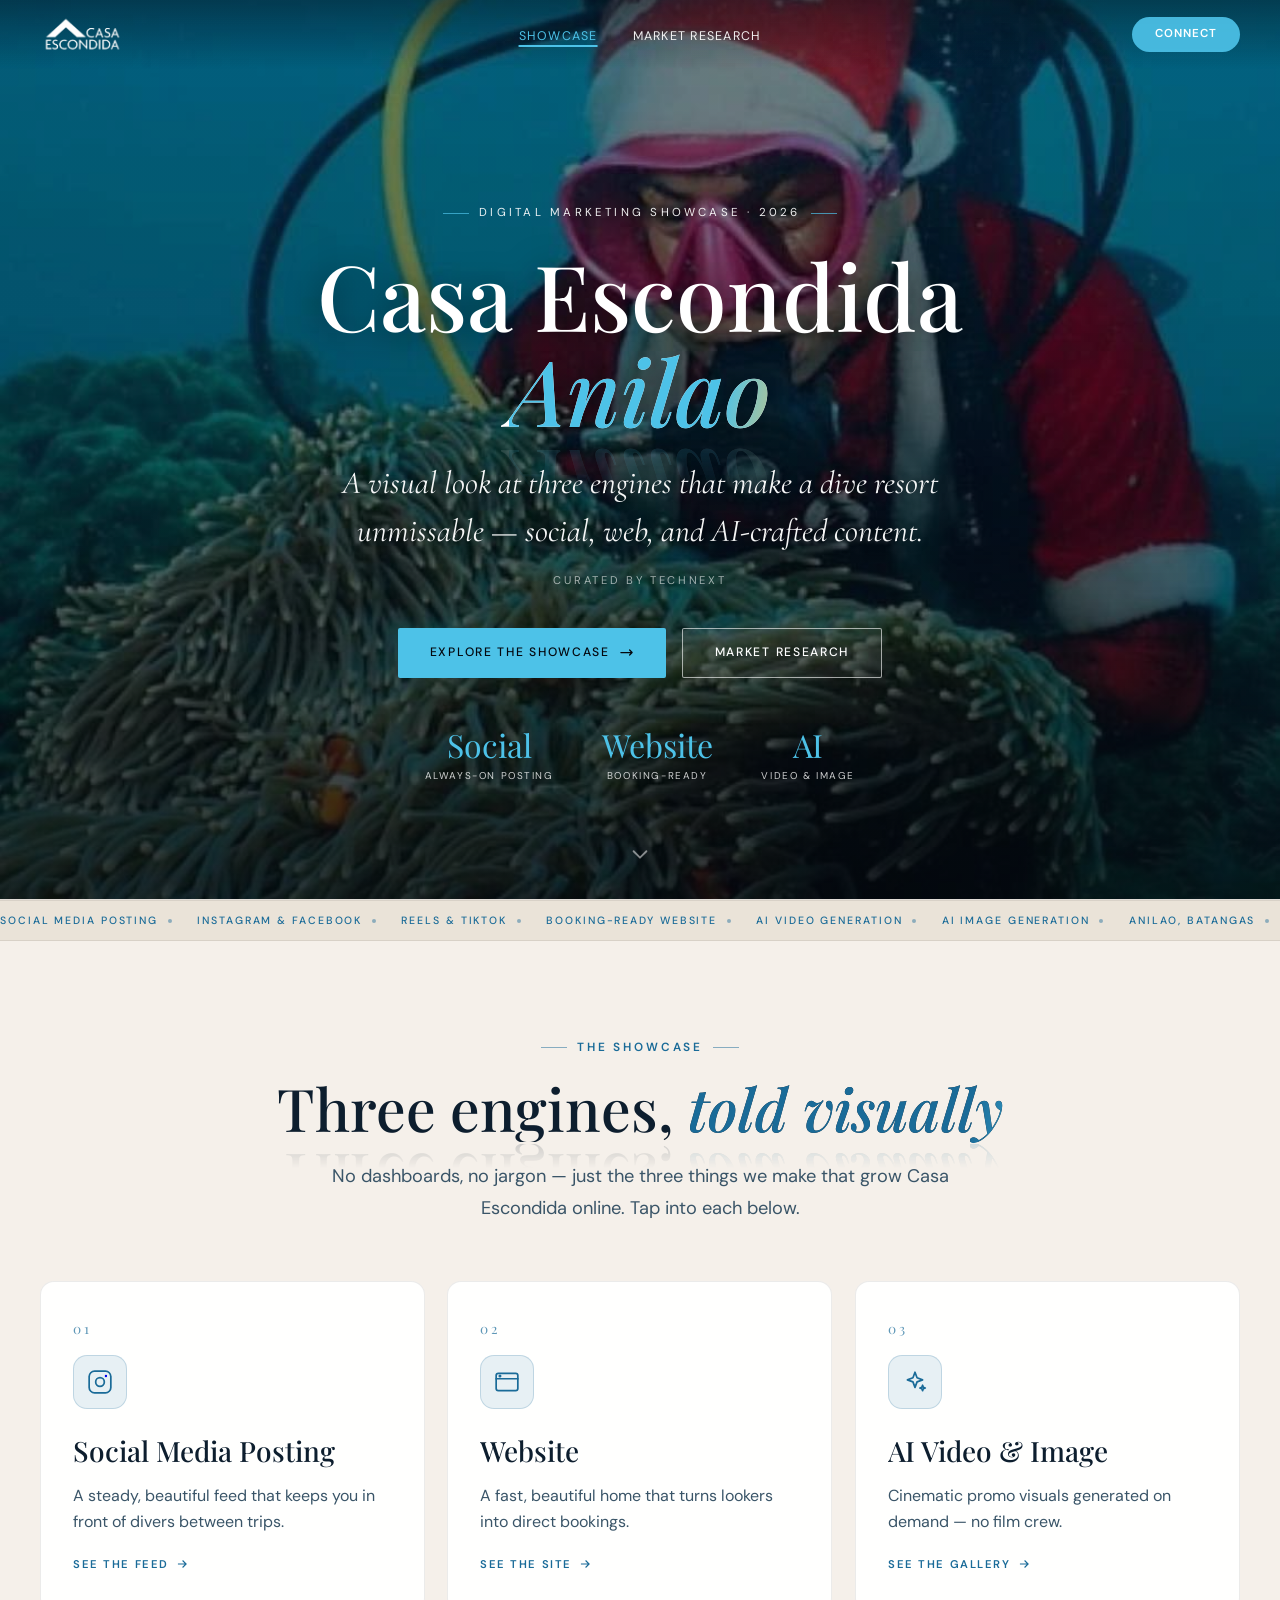
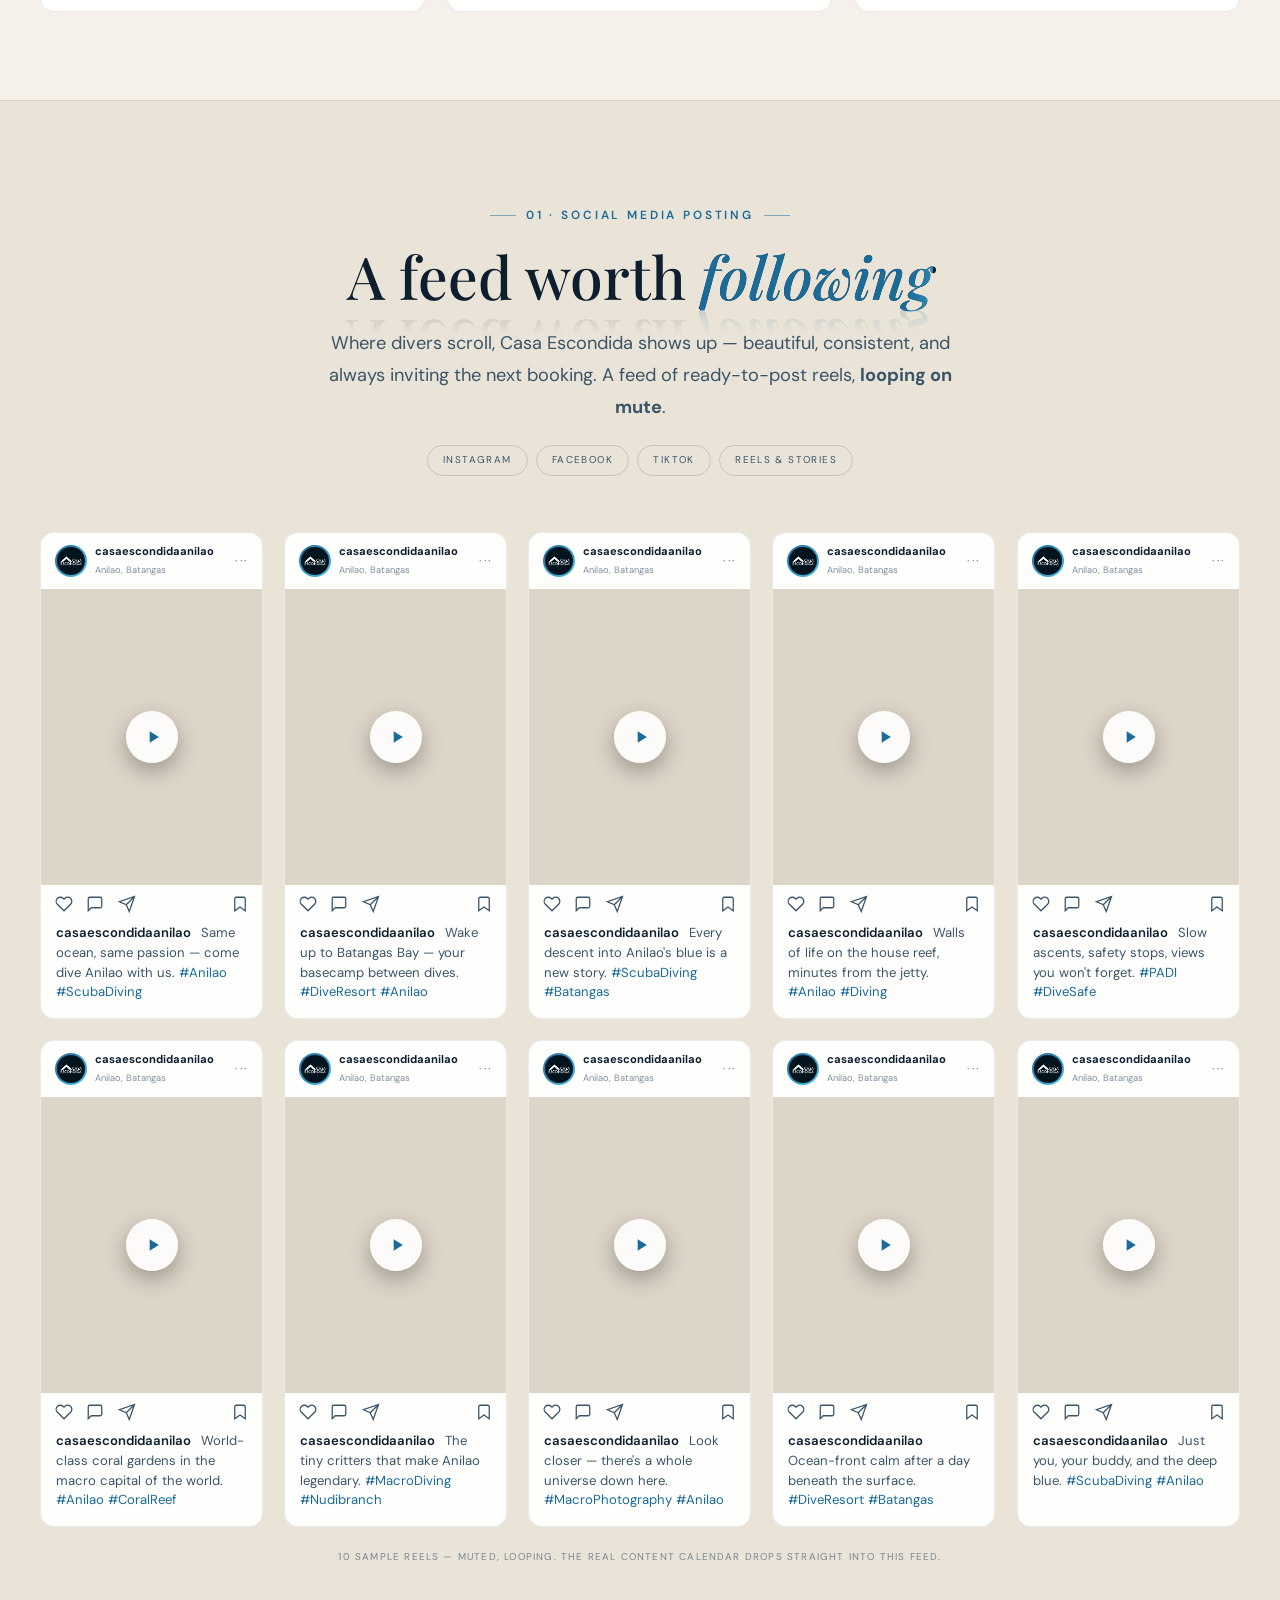
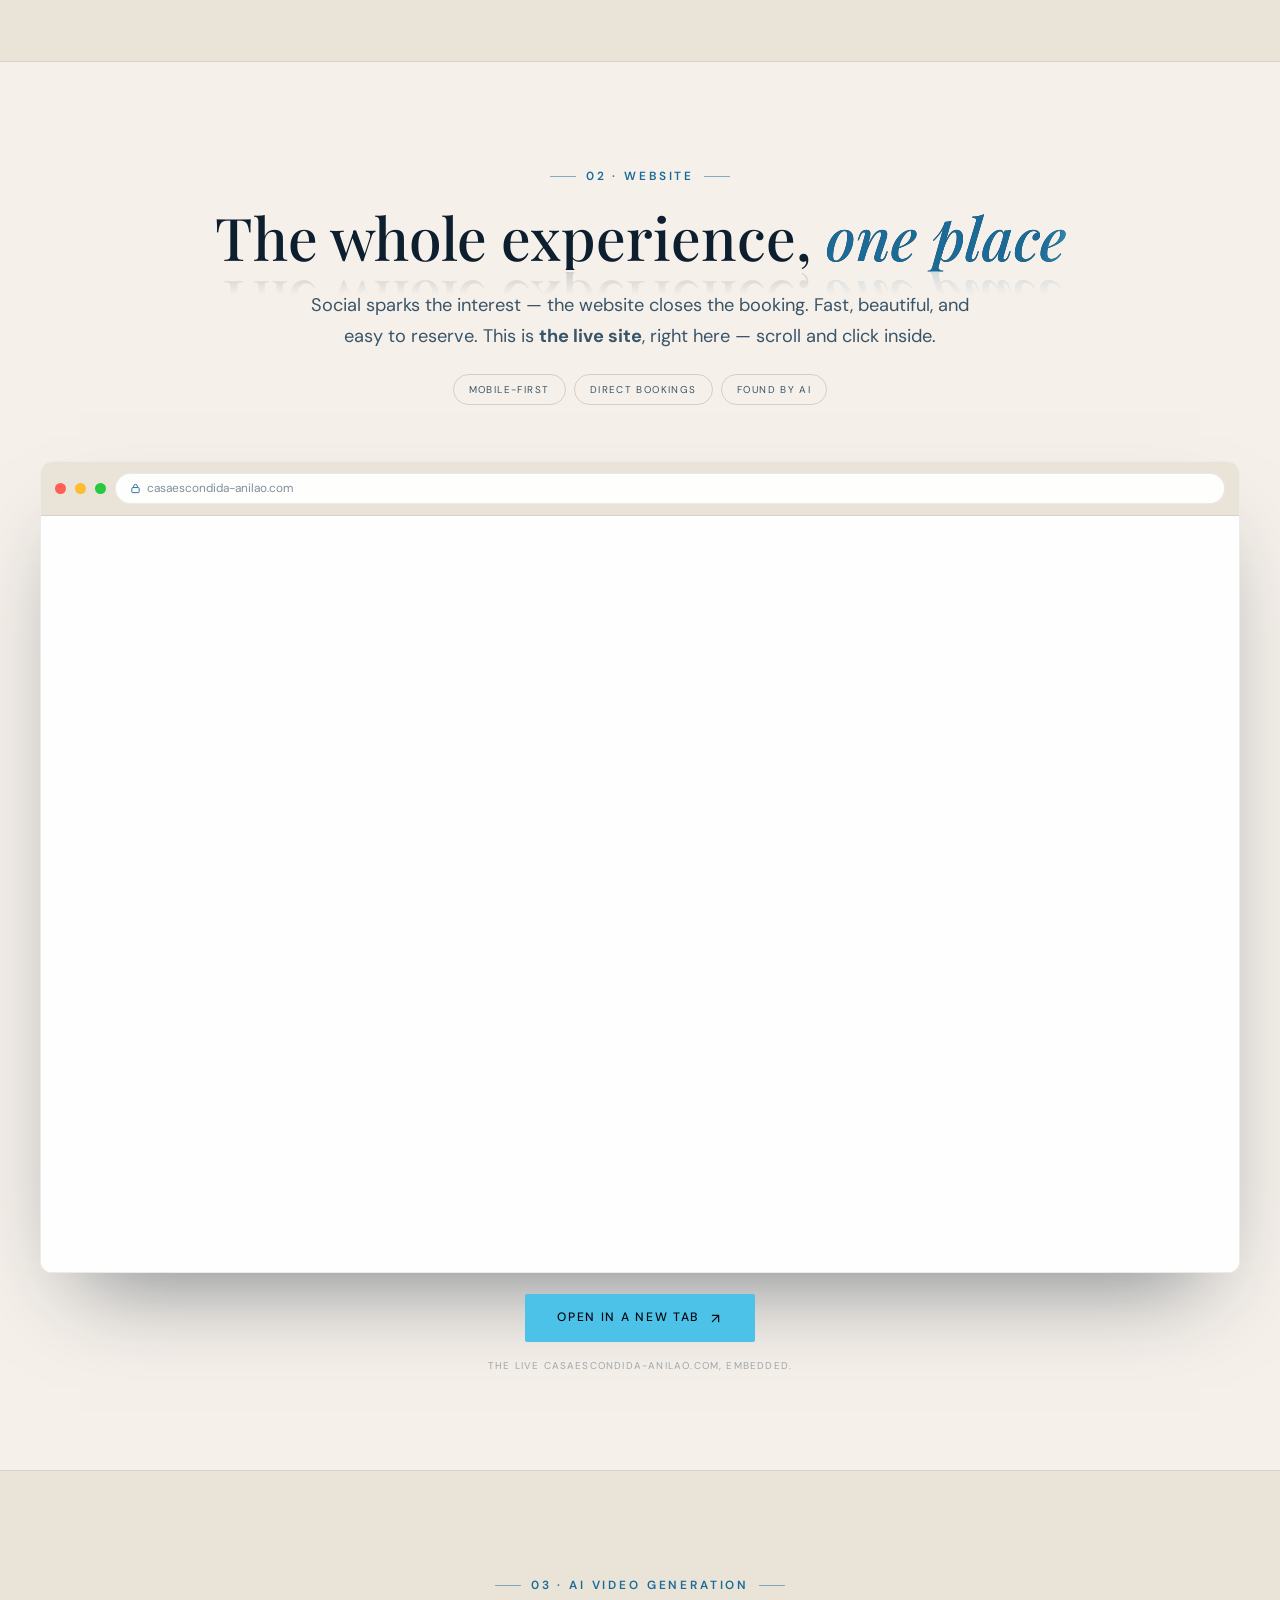
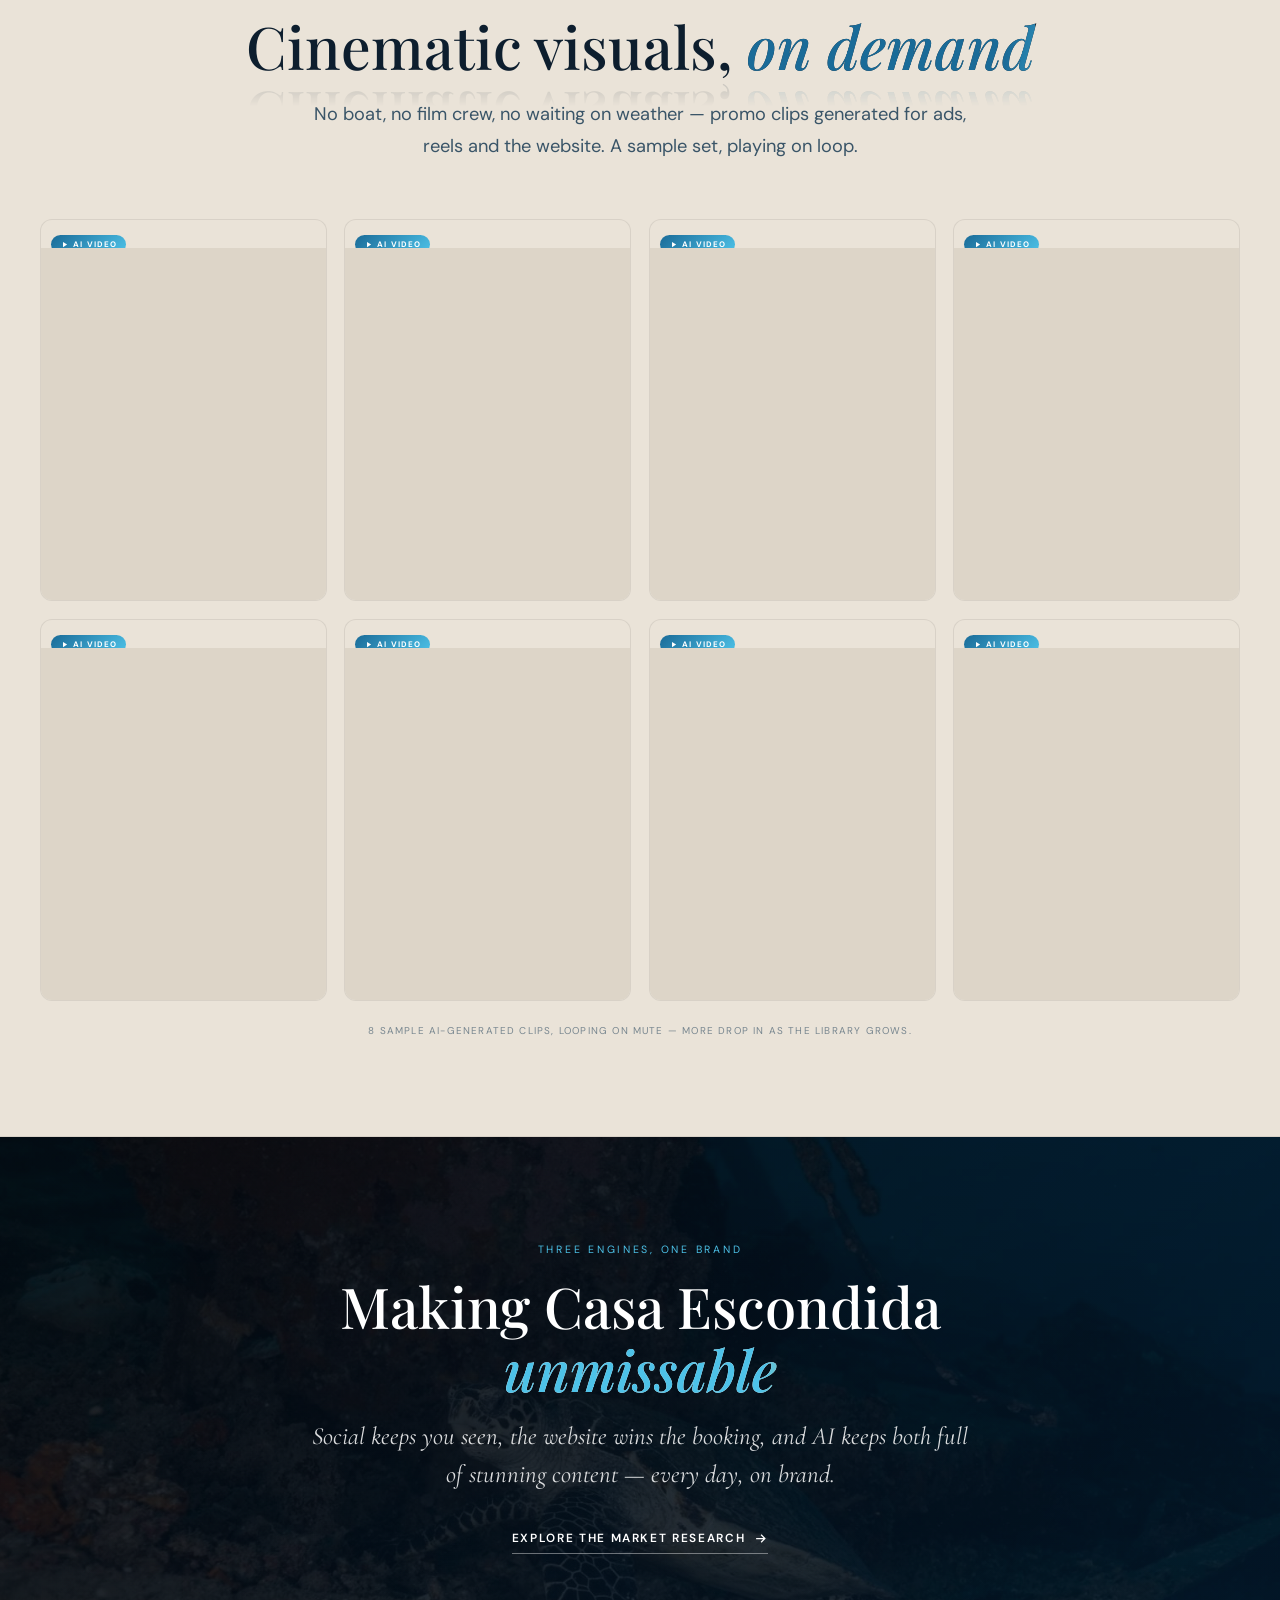
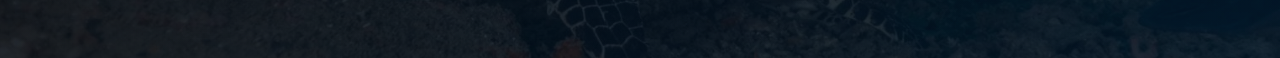
==== commit 3c89f1e0: "v9: simplify AI to sample video frames, bigger website frame, real logo - AI section: removed the pr" ====
--- a/index.html
+++ b/index.html
@@ -13,7 +13,7 @@
 <link rel="preconnect" href="https://fonts.googleapis.com"/>
 <link rel="preconnect" href="https://fonts.gstatic.com" crossorigin/>
 <link href="https://fonts.googleapis.com/css2?family=Playfair+Display:ital,wght@0,300;0,400;0,500;1,300;1,400&family=DM+Sans:wght@300;400;500;600&family=Cormorant+Garamond:ital,wght@0,300;0,400;1,300;1,400&display=swap" rel="stylesheet"/>
-<link rel="stylesheet" href="styles.css?v=8"/>
+<link rel="stylesheet" href="styles.css?v=9"/>
 </head>
 <body>
 <div id="pg-bar"></div>
@@ -220,35 +220,22 @@
 <section class="pillar sec-alt" id="ai">
   <div class="inner">
     <div class="sec-head rv">
-      <div class="sec-eyebrow">03 · AI Video &amp; Image Generation</div>
+      <div class="sec-eyebrow">03 · AI Video Generation</div>
       <h2 class="sec-h2">Cinematic visuals, <em>on demand</em></h2>
-      <p class="sec-sub">No boat, no film crew, no waiting on weather. The clips below are AI-generated promo video for ads, reels and the website. <b>Hover a clip</b> to play — and <b>hit Generate</b> to add a still.</p>
-    </div>
-
-    <div class="ai-toolbar rv">
-      <div class="ai-prompt"><svg viewBox="0 0 24 24"><path d="M12 3l1.9 5.1L19 10l-5.1 1.9L12 17l-1.9-5.1L5 10l5.1-1.9z"/></svg><span>"Sunrise over Batangas Bay, diver descending into a coral garden…"</span><span class="cursor"></span></div>
-      <button class="ai-gen-btn" id="genBtn"><svg viewBox="0 0 24 24"><path d="M12 3l1.9 5.1L19 10l-5.1 1.9L12 17l-1.9-5.1L5 10l5.1-1.9z"/></svg>Generate</button>
+      <p class="sec-sub">No boat, no film crew, no waiting on weather — promo clips generated for ads, reels and the website. A sample set, playing on loop.</p>
     </div>
 
     <div class="ai-grid four" id="aiGrid">
-      <div class="ai-card2 tilt filled video" data-video><div class="spot"></div><span class="ai-badge"><svg viewBox="0 0 24 24"><path d="M8 5v14l11-7z"/></svg>AI Video</span><video class="av" autoplay src="img/ai/a1.mp4#t=0.5" muted loop playsinline preload="metadata"></video></div>
-      <div class="ai-card2 tilt filled video" data-video><div class="spot"></div><span class="ai-badge"><svg viewBox="0 0 24 24"><path d="M8 5v14l11-7z"/></svg>AI Video</span><video class="av" autoplay src="img/ai/a2.mp4#t=0.5" muted loop playsinline preload="metadata"></video></div>
-      <div class="ai-card2 tilt filled video" data-video><div class="spot"></div><span class="ai-badge"><svg viewBox="0 0 24 24"><path d="M8 5v14l11-7z"/></svg>AI Video</span><video class="av" autoplay src="img/ai/a3.mp4#t=0.5" muted loop playsinline preload="metadata"></video></div>
-      <div class="ai-card2 tilt filled video" data-video><div class="spot"></div><span class="ai-badge"><svg viewBox="0 0 24 24"><path d="M8 5v14l11-7z"/></svg>AI Video</span><video class="av" autoplay src="img/ai/a4.mp4#t=0.5" muted loop playsinline preload="metadata"></video></div>
-      <div class="ai-card2 tilt filled video" data-video><div class="spot"></div><span class="ai-badge"><svg viewBox="0 0 24 24"><path d="M8 5v14l11-7z"/></svg>AI Video</span><video class="av" autoplay src="img/ai/a5.mp4#t=0.5" muted loop playsinline preload="metadata"></video></div>
-      <div class="ai-card2 tilt filled video" data-video><div class="spot"></div><span class="ai-badge"><svg viewBox="0 0 24 24"><path d="M8 5v14l11-7z"/></svg>AI Video</span><video class="av" autoplay src="img/ai/a6.mp4#t=0.5" muted loop playsinline preload="metadata"></video></div>
-      <div class="ai-card2 tilt filled video" data-video><div class="spot"></div><span class="ai-badge"><svg viewBox="0 0 24 24"><path d="M8 5v14l11-7z"/></svg>AI Video</span><video class="av" autoplay src="img/ai/a7.mp4#t=0.5" muted loop playsinline preload="metadata"></video></div>
-      <div class="ai-card2 tilt filled video" data-video><div class="spot"></div><span class="ai-badge"><svg viewBox="0 0 24 24"><path d="M8 5v14l11-7z"/></svg>AI Video</span><video class="av" autoplay src="img/ai/a8.mp4#t=0.5" muted loop playsinline preload="metadata"></video></div>
-      <div class="ai-card2 tilt" data-slot><div class="spot"></div><span class="ai-badge"><svg viewBox="0 0 24 24"><path d="M12 2l2 6h6l-5 4 2 6-5-4-5 4 2-6-5-4h6z"/></svg>AI Image</span><img alt="" loading="lazy"/><span class="ai-scan"></span><span class="ai-empty"><span class="sparkle">✦</span><span class="lbl">Still 01 · Generate</span></span></div>
-      <div class="ai-card2 tilt" data-slot><div class="spot"></div><span class="ai-badge"><svg viewBox="0 0 24 24"><path d="M12 2l2 6h6l-5 4 2 6-5-4-5 4 2-6-5-4h6z"/></svg>AI Image</span><img alt="" loading="lazy"/><span class="ai-scan"></span><span class="ai-empty"><span class="sparkle">✦</span><span class="lbl">Still 02 · Generate</span></span></div>
-      <div class="ai-card2 tilt" data-slot><div class="spot"></div><span class="ai-badge"><svg viewBox="0 0 24 24"><path d="M12 2l2 6h6l-5 4 2 6-5-4-5 4 2-6-5-4h6z"/></svg>AI Image</span><img alt="" loading="lazy"/><span class="ai-scan"></span><span class="ai-empty"><span class="sparkle">✦</span><span class="lbl">Still 03 · Generate</span></span></div>
-      <div class="ai-card2 tilt" data-slot><div class="spot"></div><span class="ai-badge"><svg viewBox="0 0 24 24"><path d="M12 2l2 6h6l-5 4 2 6-5-4-5 4 2-6-5-4h6z"/></svg>AI Image</span><img alt="" loading="lazy"/><span class="ai-scan"></span><span class="ai-empty"><span class="sparkle">✦</span><span class="lbl">Still 04 · Generate</span></span></div>
-      <div class="ai-card2 tilt" data-slot><div class="spot"></div><span class="ai-badge"><svg viewBox="0 0 24 24"><path d="M12 2l2 6h6l-5 4 2 6-5-4-5 4 2-6-5-4h6z"/></svg>AI Image</span><img alt="" loading="lazy"/><span class="ai-scan"></span><span class="ai-empty"><span class="sparkle">✦</span><span class="lbl">Still 05 · Generate</span></span></div>
-      <div class="ai-card2 tilt" data-slot><div class="spot"></div><span class="ai-badge"><svg viewBox="0 0 24 24"><path d="M12 2l2 6h6l-5 4 2 6-5-4-5 4 2-6-5-4h6z"/></svg>AI Image</span><img alt="" loading="lazy"/><span class="ai-scan"></span><span class="ai-empty"><span class="sparkle">✦</span><span class="lbl">Still 06 · Generate</span></span></div>
-      <div class="ai-card2 tilt" data-slot><div class="spot"></div><span class="ai-badge"><svg viewBox="0 0 24 24"><path d="M12 2l2 6h6l-5 4 2 6-5-4-5 4 2-6-5-4h6z"/></svg>AI Image</span><img alt="" loading="lazy"/><span class="ai-scan"></span><span class="ai-empty"><span class="sparkle">✦</span><span class="lbl">Still 07 · Generate</span></span></div>
-      <div class="ai-card2 tilt" data-slot><div class="spot"></div><span class="ai-badge"><svg viewBox="0 0 24 24"><path d="M12 2l2 6h6l-5 4 2 6-5-4-5 4 2-6-5-4h6z"/></svg>AI Image</span><img alt="" loading="lazy"/><span class="ai-scan"></span><span class="ai-empty"><span class="sparkle">✦</span><span class="lbl">Still 08 · Generate</span></span></div>
-    </div>
-    <p class="panel-note rv" style="text-align:center;margin-top:1.4rem;">8 AI video clips + 8 image slots — hover a clip to play, hit Generate to fill a still.</p>
+      <div class="ai-card2 tilt filled video" data-video><div class="spot"></div><span class="ai-badge"><svg viewBox="0 0 24 24"><path d="M8 5v14l11-7z"/></svg>AI Video</span><video class="av" autoplay muted loop playsinline preload="metadata" src="img/ai/a1.mp4"></video></div>
+      <div class="ai-card2 tilt filled video" data-video><div class="spot"></div><span class="ai-badge"><svg viewBox="0 0 24 24"><path d="M8 5v14l11-7z"/></svg>AI Video</span><video class="av" autoplay muted loop playsinline preload="metadata" src="img/ai/a2.mp4"></video></div>
+      <div class="ai-card2 tilt filled video" data-video><div class="spot"></div><span class="ai-badge"><svg viewBox="0 0 24 24"><path d="M8 5v14l11-7z"/></svg>AI Video</span><video class="av" autoplay muted loop playsinline preload="metadata" src="img/ai/a3.mp4"></video></div>
+      <div class="ai-card2 tilt filled video" data-video><div class="spot"></div><span class="ai-badge"><svg viewBox="0 0 24 24"><path d="M8 5v14l11-7z"/></svg>AI Video</span><video class="av" autoplay muted loop playsinline preload="metadata" src="img/ai/a4.mp4"></video></div>
+      <div class="ai-card2 tilt filled video" data-video><div class="spot"></div><span class="ai-badge"><svg viewBox="0 0 24 24"><path d="M8 5v14l11-7z"/></svg>AI Video</span><video class="av" autoplay muted loop playsinline preload="metadata" src="img/ai/a5.mp4"></video></div>
+      <div class="ai-card2 tilt filled video" data-video><div class="spot"></div><span class="ai-badge"><svg viewBox="0 0 24 24"><path d="M8 5v14l11-7z"/></svg>AI Video</span><video class="av" autoplay muted loop playsinline preload="metadata" src="img/ai/a6.mp4"></video></div>
+      <div class="ai-card2 tilt filled video" data-video><div class="spot"></div><span class="ai-badge"><svg viewBox="0 0 24 24"><path d="M8 5v14l11-7z"/></svg>AI Video</span><video class="av" autoplay muted loop playsinline preload="metadata" src="img/ai/a7.mp4"></video></div>
+      <div class="ai-card2 tilt filled video" data-video><div class="spot"></div><span class="ai-badge"><svg viewBox="0 0 24 24"><path d="M8 5v14l11-7z"/></svg>AI Video</span><video class="av" autoplay muted loop playsinline preload="metadata" src="img/ai/a8.mp4"></video></div>
+    </div>
+    <p class="panel-note rv" style="text-align:center;margin-top:1.4rem;">8 sample AI-generated clips, looping on mute — more drop in as the library grows.</p>
   </div>
 </section>
 
@@ -272,6 +259,6 @@
   <div class="lb-cap" id="lbCap"></div>
 </div>
 
-<script src="app.js?v=8" defer></script>
+<script src="app.js?v=9" defer></script>
 </body>
 </html>
--- a/styles.css
+++ b/styles.css
@@ -552,7 +552,7 @@
 .cap-tags{color:var(--accent);}
 
 /* ── WEBSITE — single whole-site view ── */
-.web-wrap{max-width:1000px;margin:0 auto;}
+.web-wrap{max-width:100%;margin:0 auto;}
 .web-note{text-align:center;margin-top:1.3rem;}
 
 /* ── AI grid: 6 (3×2) ── */
@@ -638,5 +638,5 @@
 .ai-card2.video .ai-play{display:none;}
 
 /* Live-site iframe */
-.browser-screen{aspect-ratio:16/10.5;}
+.browser-screen{aspect-ratio:auto;height:min(840px,84vh);}
 .site-frame{position:absolute;inset:0;width:100%;height:100%;border:0;display:block;background:var(--card2);}
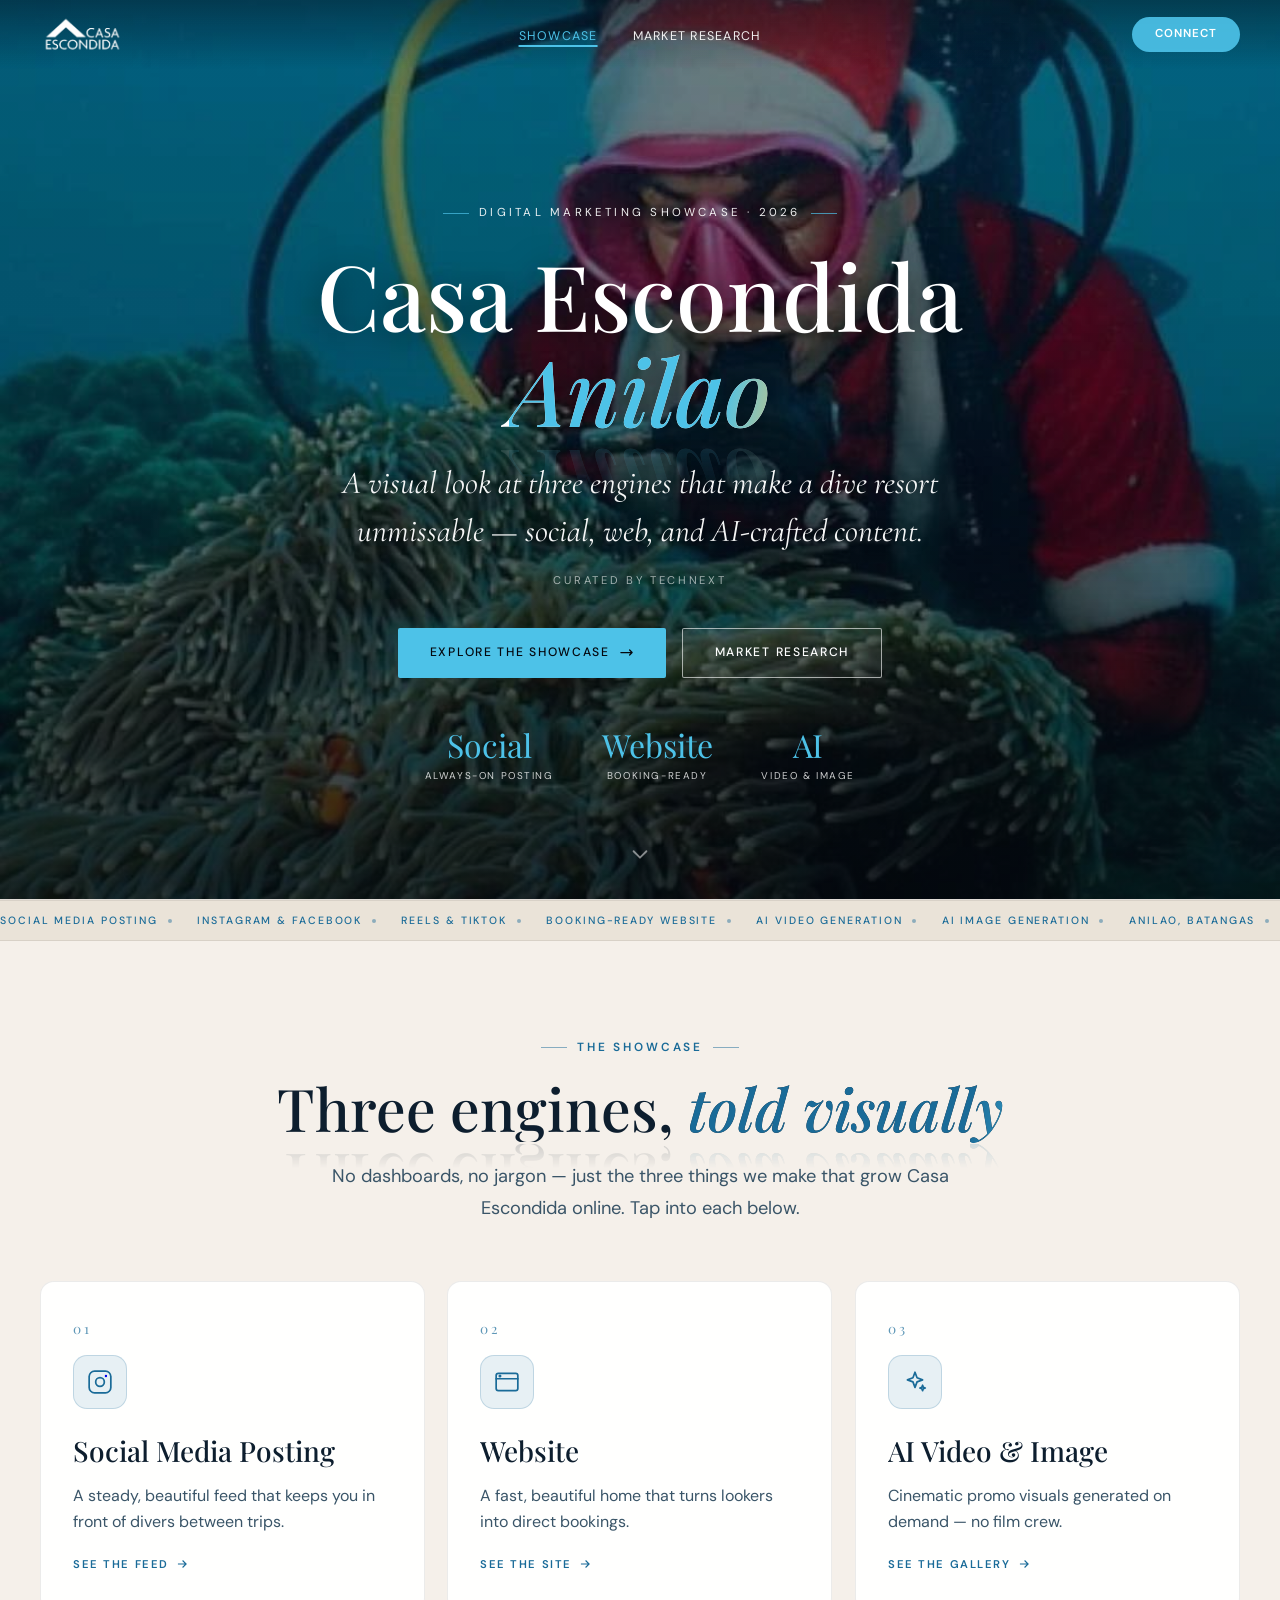
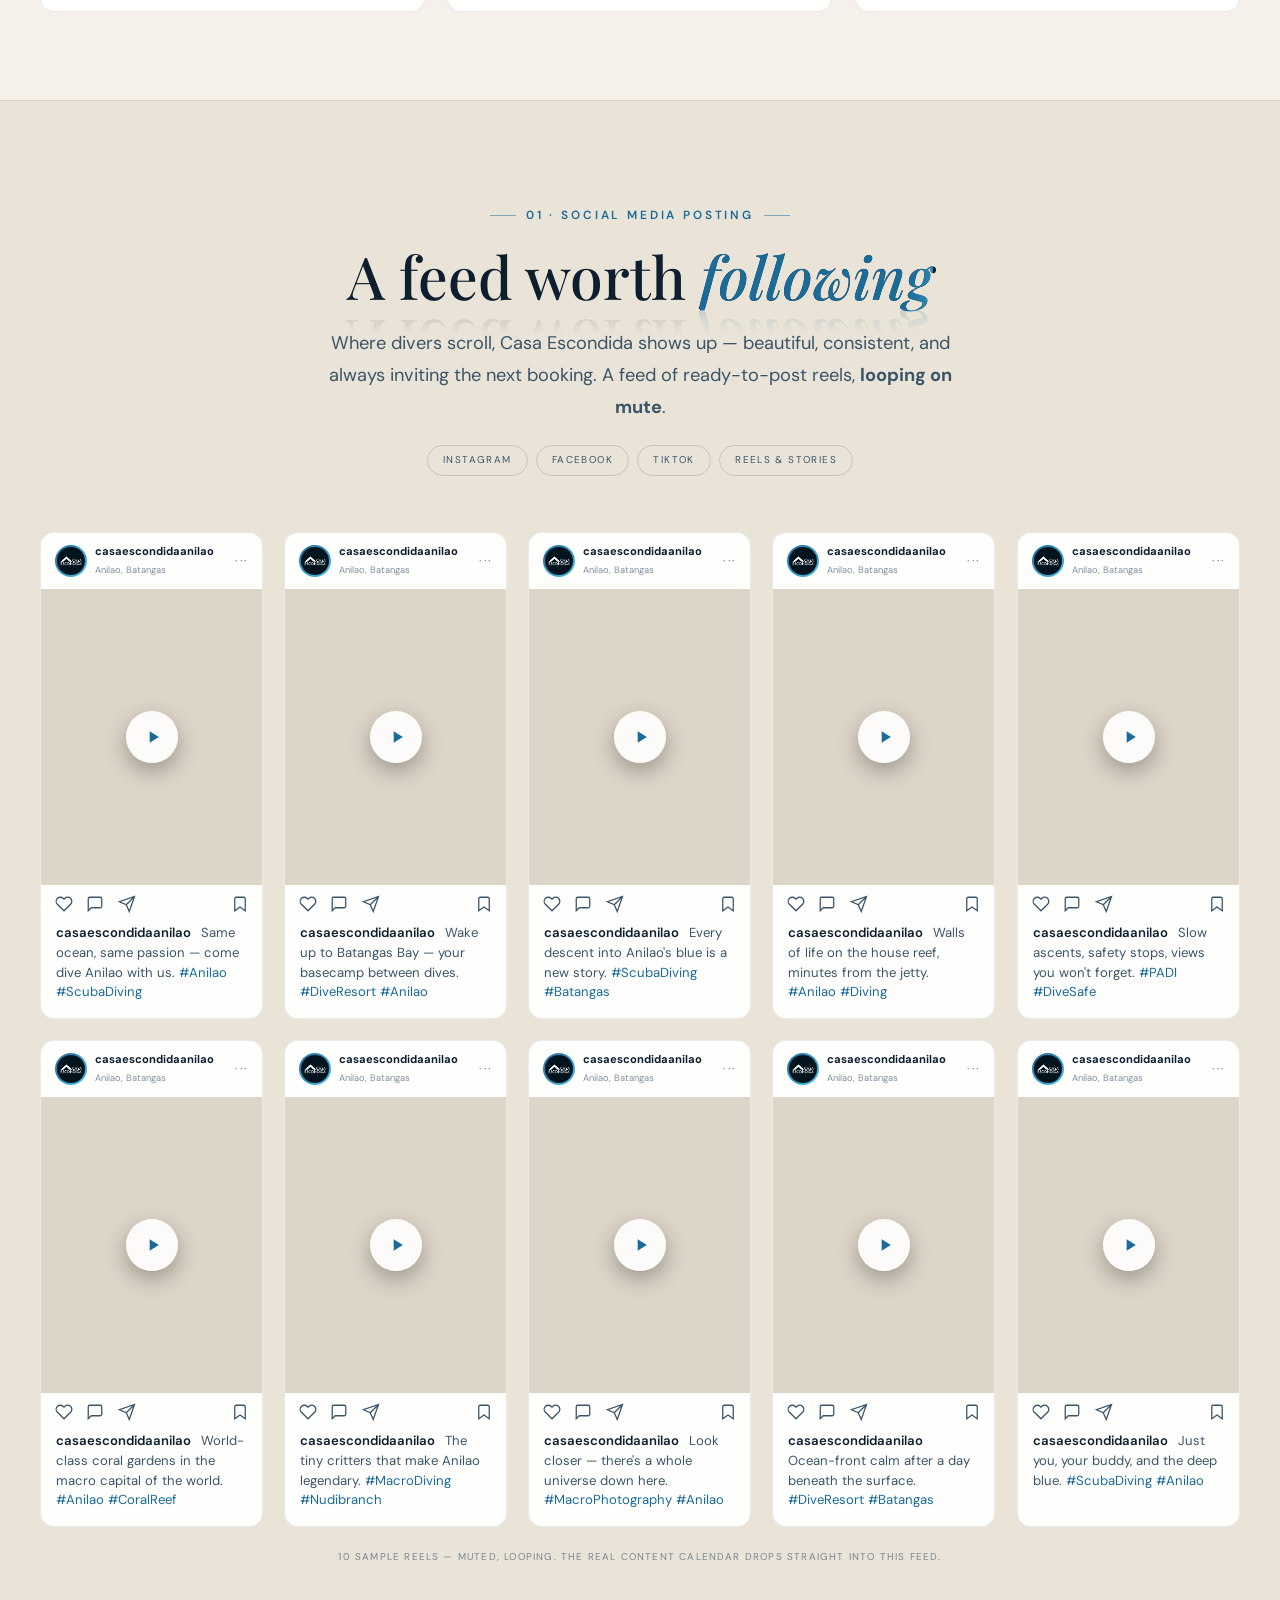
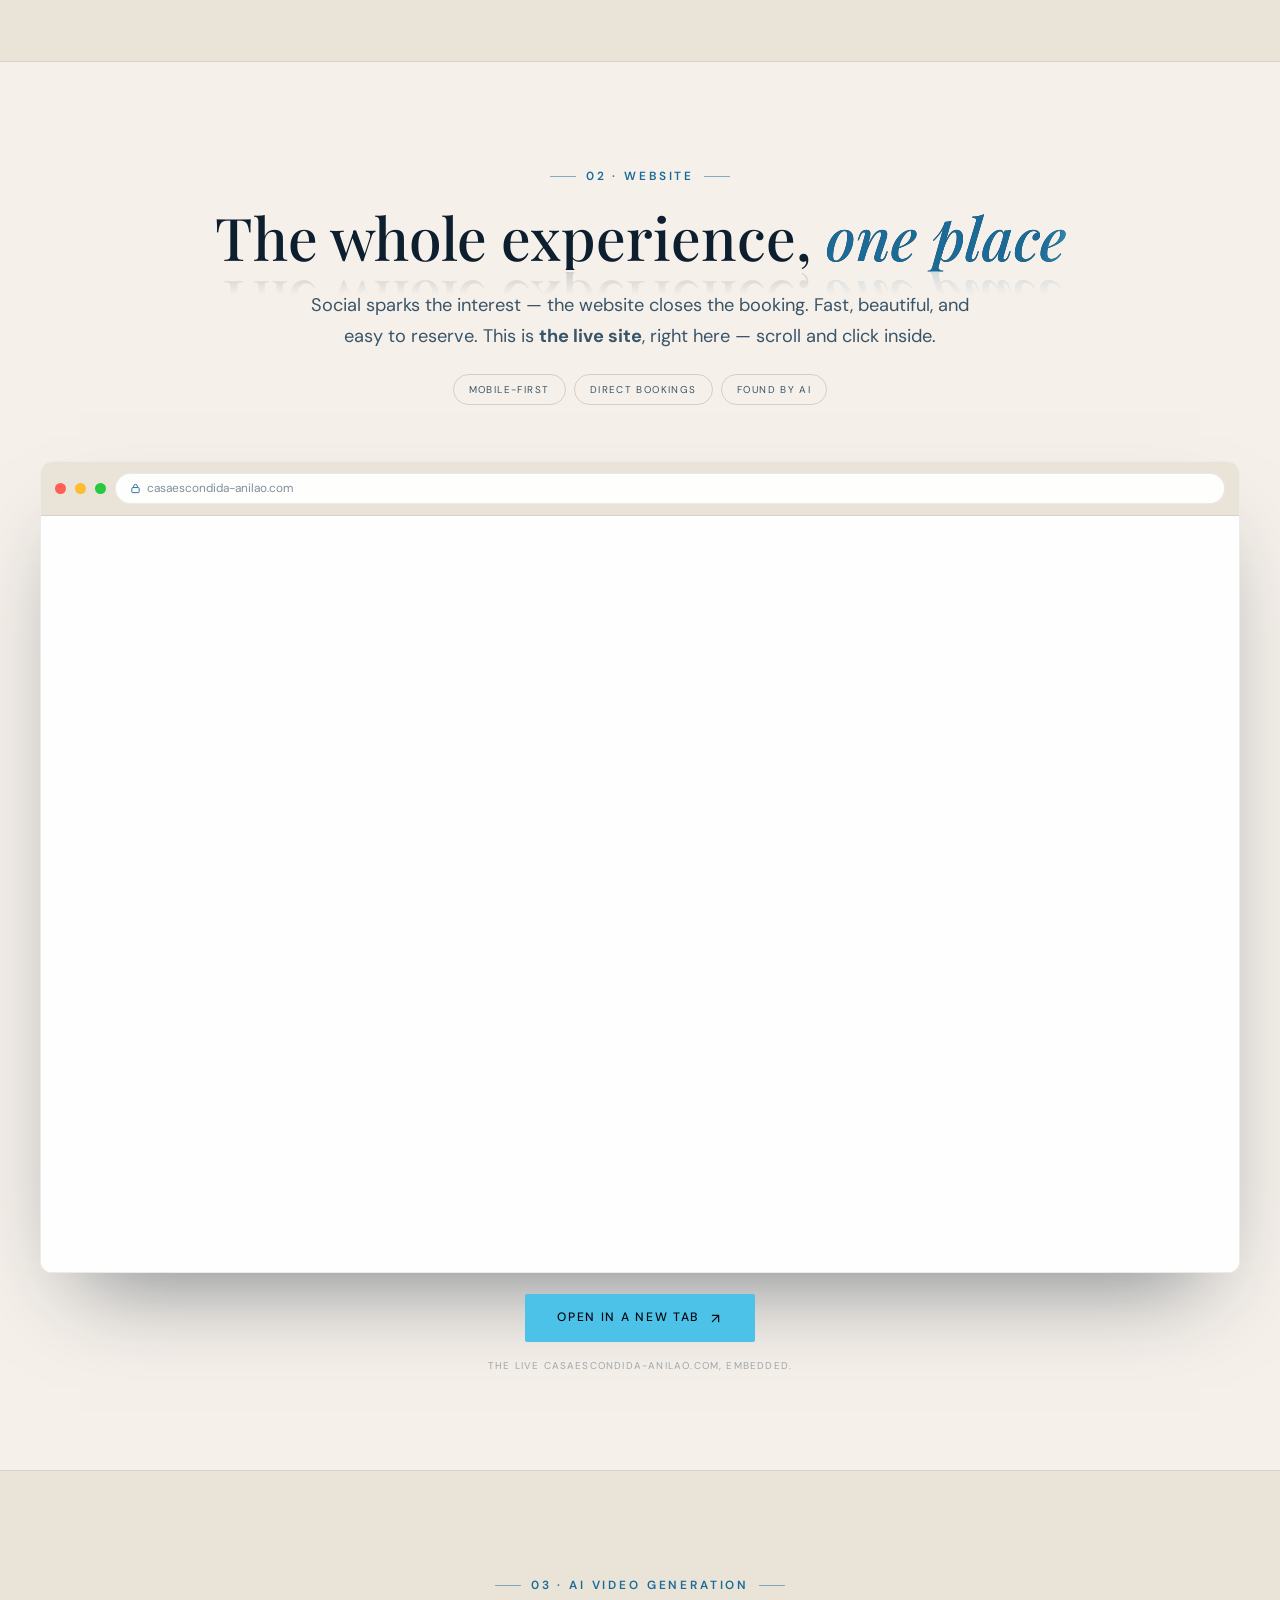
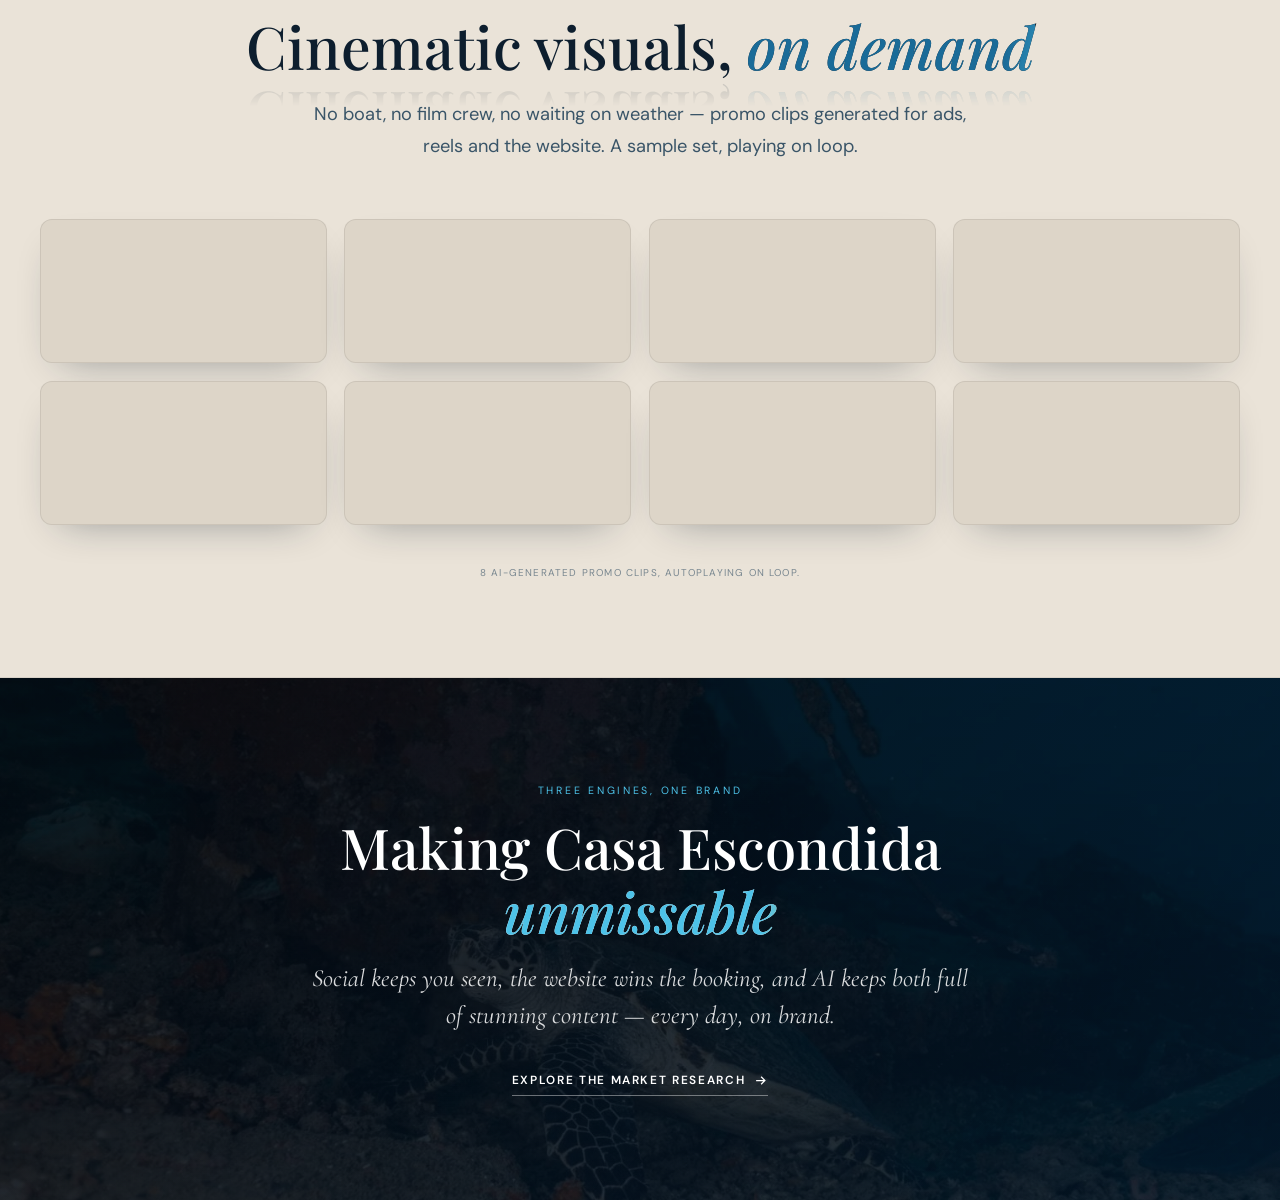
==== commit c4e1d908: "v10: brand-new video gallery (masonry, autoplay muted, no tags) Replaced the AI card grid with a cle" ====
--- a/index.html
+++ b/index.html
@@ -13,7 +13,7 @@
 <link rel="preconnect" href="https://fonts.googleapis.com"/>
 <link rel="preconnect" href="https://fonts.gstatic.com" crossorigin/>
 <link href="https://fonts.googleapis.com/css2?family=Playfair+Display:ital,wght@0,300;0,400;0,500;1,300;1,400&family=DM+Sans:wght@300;400;500;600&family=Cormorant+Garamond:ital,wght@0,300;0,400;1,300;1,400&display=swap" rel="stylesheet"/>
-<link rel="stylesheet" href="styles.css?v=9"/>
+<link rel="stylesheet" href="styles.css?v=10"/>
 </head>
 <body>
 <div id="pg-bar"></div>
@@ -225,17 +225,17 @@
       <p class="sec-sub">No boat, no film crew, no waiting on weather — promo clips generated for ads, reels and the website. A sample set, playing on loop.</p>
     </div>
 
-    <div class="ai-grid four" id="aiGrid">
-      <div class="ai-card2 tilt filled video" data-video><div class="spot"></div><span class="ai-badge"><svg viewBox="0 0 24 24"><path d="M8 5v14l11-7z"/></svg>AI Video</span><video class="av" autoplay muted loop playsinline preload="metadata" src="img/ai/a1.mp4"></video></div>
-      <div class="ai-card2 tilt filled video" data-video><div class="spot"></div><span class="ai-badge"><svg viewBox="0 0 24 24"><path d="M8 5v14l11-7z"/></svg>AI Video</span><video class="av" autoplay muted loop playsinline preload="metadata" src="img/ai/a2.mp4"></video></div>
-      <div class="ai-card2 tilt filled video" data-video><div class="spot"></div><span class="ai-badge"><svg viewBox="0 0 24 24"><path d="M8 5v14l11-7z"/></svg>AI Video</span><video class="av" autoplay muted loop playsinline preload="metadata" src="img/ai/a3.mp4"></video></div>
-      <div class="ai-card2 tilt filled video" data-video><div class="spot"></div><span class="ai-badge"><svg viewBox="0 0 24 24"><path d="M8 5v14l11-7z"/></svg>AI Video</span><video class="av" autoplay muted loop playsinline preload="metadata" src="img/ai/a4.mp4"></video></div>
-      <div class="ai-card2 tilt filled video" data-video><div class="spot"></div><span class="ai-badge"><svg viewBox="0 0 24 24"><path d="M8 5v14l11-7z"/></svg>AI Video</span><video class="av" autoplay muted loop playsinline preload="metadata" src="img/ai/a5.mp4"></video></div>
-      <div class="ai-card2 tilt filled video" data-video><div class="spot"></div><span class="ai-badge"><svg viewBox="0 0 24 24"><path d="M8 5v14l11-7z"/></svg>AI Video</span><video class="av" autoplay muted loop playsinline preload="metadata" src="img/ai/a6.mp4"></video></div>
-      <div class="ai-card2 tilt filled video" data-video><div class="spot"></div><span class="ai-badge"><svg viewBox="0 0 24 24"><path d="M8 5v14l11-7z"/></svg>AI Video</span><video class="av" autoplay muted loop playsinline preload="metadata" src="img/ai/a7.mp4"></video></div>
-      <div class="ai-card2 tilt filled video" data-video><div class="spot"></div><span class="ai-badge"><svg viewBox="0 0 24 24"><path d="M8 5v14l11-7z"/></svg>AI Video</span><video class="av" autoplay muted loop playsinline preload="metadata" src="img/ai/a8.mp4"></video></div>
-    </div>
-    <p class="panel-note rv" style="text-align:center;margin-top:1.4rem;">8 sample AI-generated clips, looping on mute — more drop in as the library grows.</p>
+    <div class="vgal rv" id="vgal">
+      <div class="vclip" data-video><video autoplay muted loop playsinline preload="metadata" src="img/ai/a1.mp4"></video></div>
+      <div class="vclip" data-video><video autoplay muted loop playsinline preload="metadata" src="img/ai/a3.mp4"></video></div>
+      <div class="vclip" data-video><video autoplay muted loop playsinline preload="metadata" src="img/ai/a2.mp4"></video></div>
+      <div class="vclip" data-video><video autoplay muted loop playsinline preload="metadata" src="img/ai/a4.mp4"></video></div>
+      <div class="vclip" data-video><video autoplay muted loop playsinline preload="metadata" src="img/ai/a7.mp4"></video></div>
+      <div class="vclip" data-video><video autoplay muted loop playsinline preload="metadata" src="img/ai/a5.mp4"></video></div>
+      <div class="vclip" data-video><video autoplay muted loop playsinline preload="metadata" src="img/ai/a8.mp4"></video></div>
+      <div class="vclip" data-video><video autoplay muted loop playsinline preload="metadata" src="img/ai/a6.mp4"></video></div>
+    </div>
+    <p class="panel-note rv" style="text-align:center;margin-top:1.4rem;">8 AI-generated promo clips, autoplaying on loop.</p>
   </div>
 </section>
 
@@ -259,6 +259,6 @@
   <div class="lb-cap" id="lbCap"></div>
 </div>
 
-<script src="app.js?v=9" defer></script>
+<script src="app.js?v=10" defer></script>
 </body>
 </html>
--- a/styles.css
+++ b/styles.css
@@ -640,3 +640,12 @@
 /* Live-site iframe */
 .browser-screen{aspect-ratio:auto;height:min(840px,84vh);}
 .site-frame{position:absolute;inset:0;width:100%;height:100%;border:0;display:block;background:var(--card2);}
+
+/* ── v10: video gallery — masonry, frame sized exactly to each video, no tags ── */
+.vgal{columns:4;column-gap:1.1rem;}
+@media(max-width:1000px){.vgal{columns:3;}}
+@media(max-width:680px){.vgal{columns:2;}}
+@media(max-width:440px){.vgal{columns:1;}}
+.vclip{break-inside:avoid;margin:0 0 1.1rem;border-radius:12px;overflow:hidden;border:1px solid var(--border);box-shadow:0 16px 40px -22px rgba(13,30,46,.45);background:var(--bg3);transition:transform .4s cubic-bezier(.22,1,.36,1),box-shadow .4s ease,border-color .3s ease;}
+.vclip:hover{transform:translateY(-5px);box-shadow:0 26px 60px -26px rgba(26,107,152,.5);border-color:var(--accent);}
+.vclip video{display:block;width:100%;height:auto;}
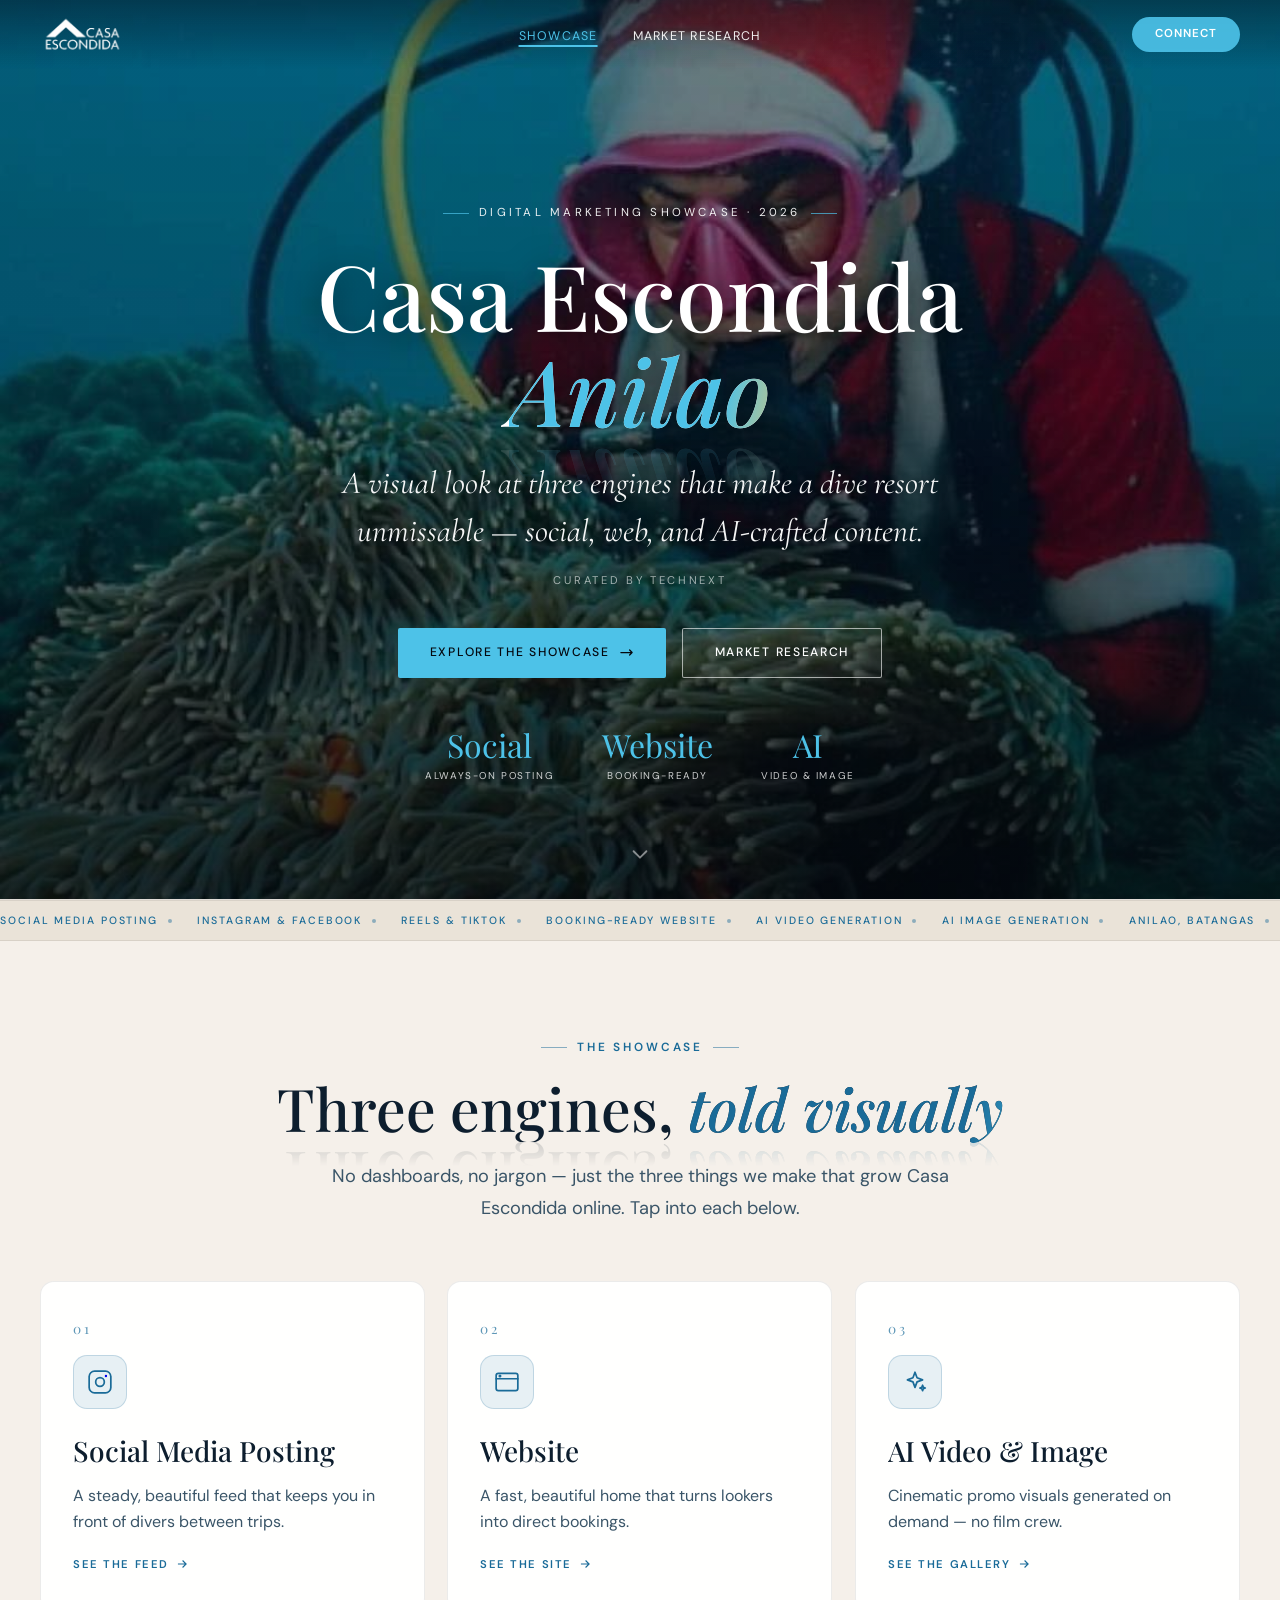
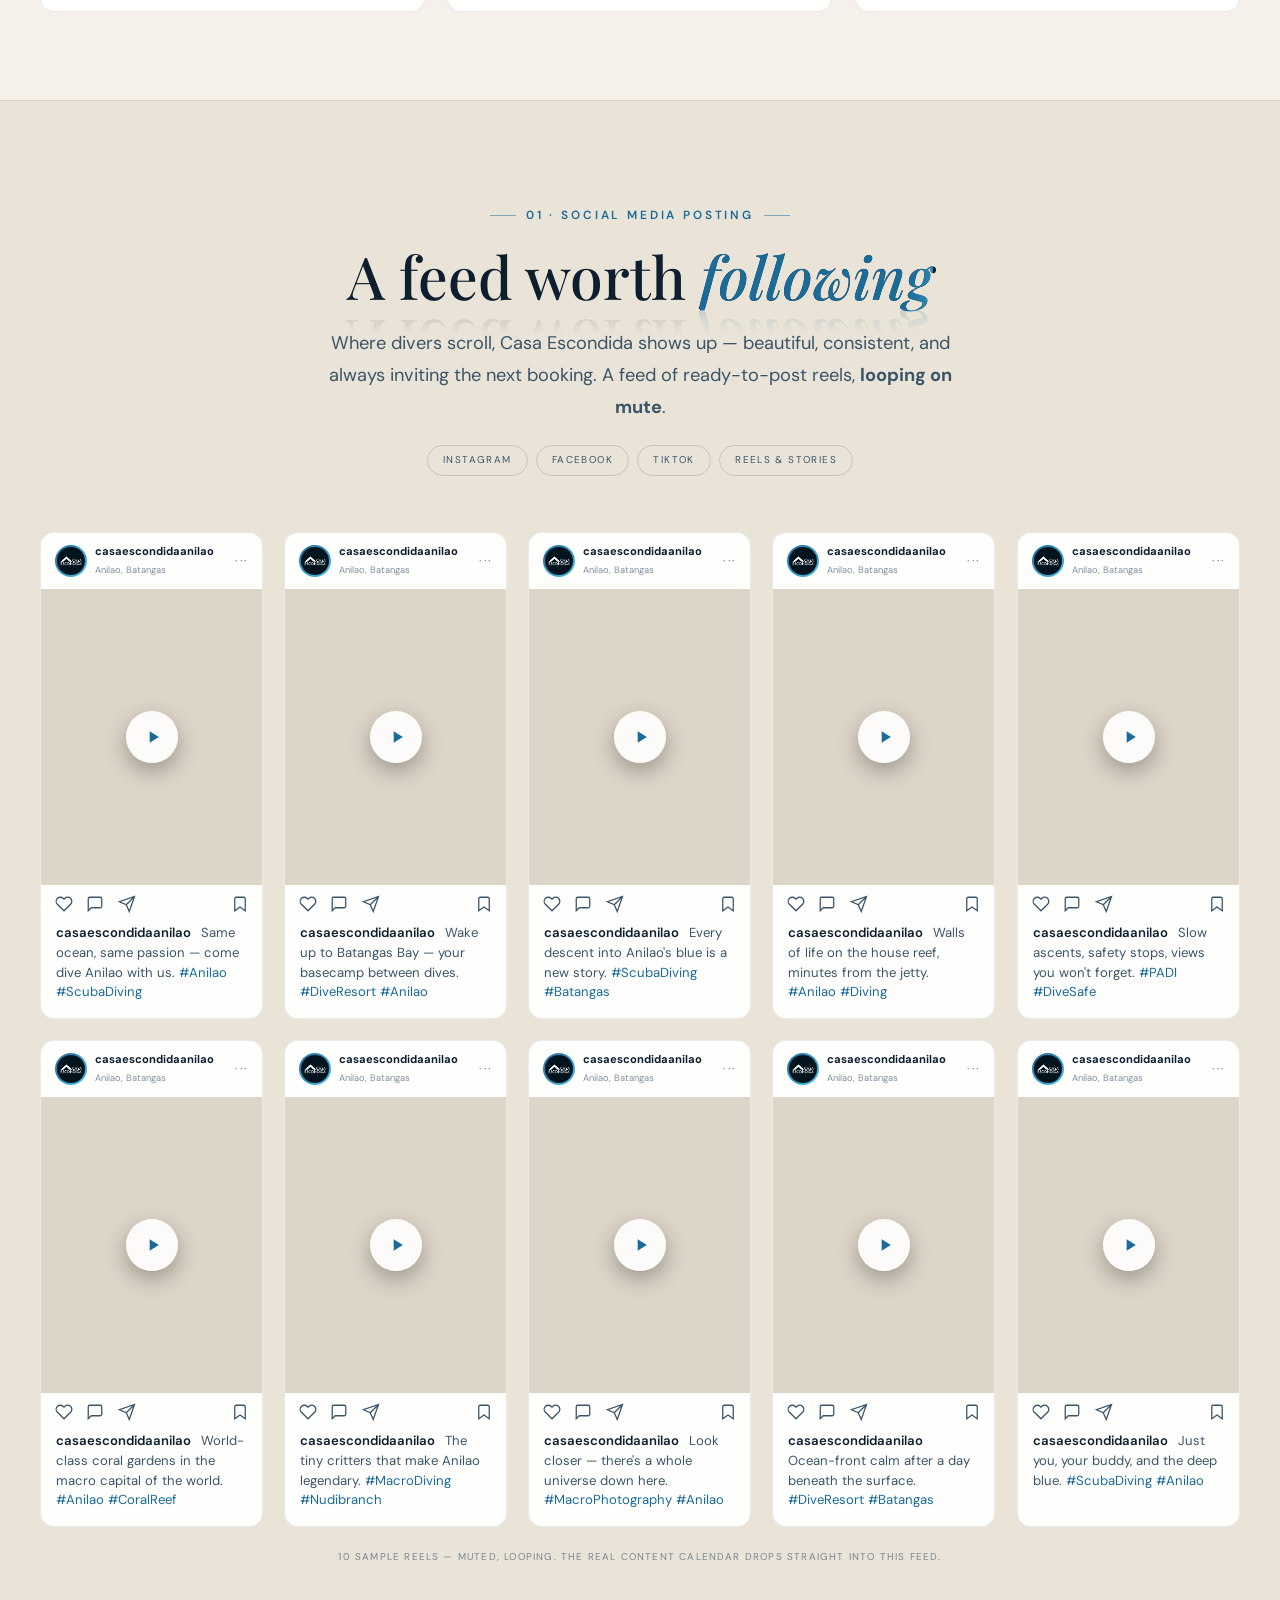
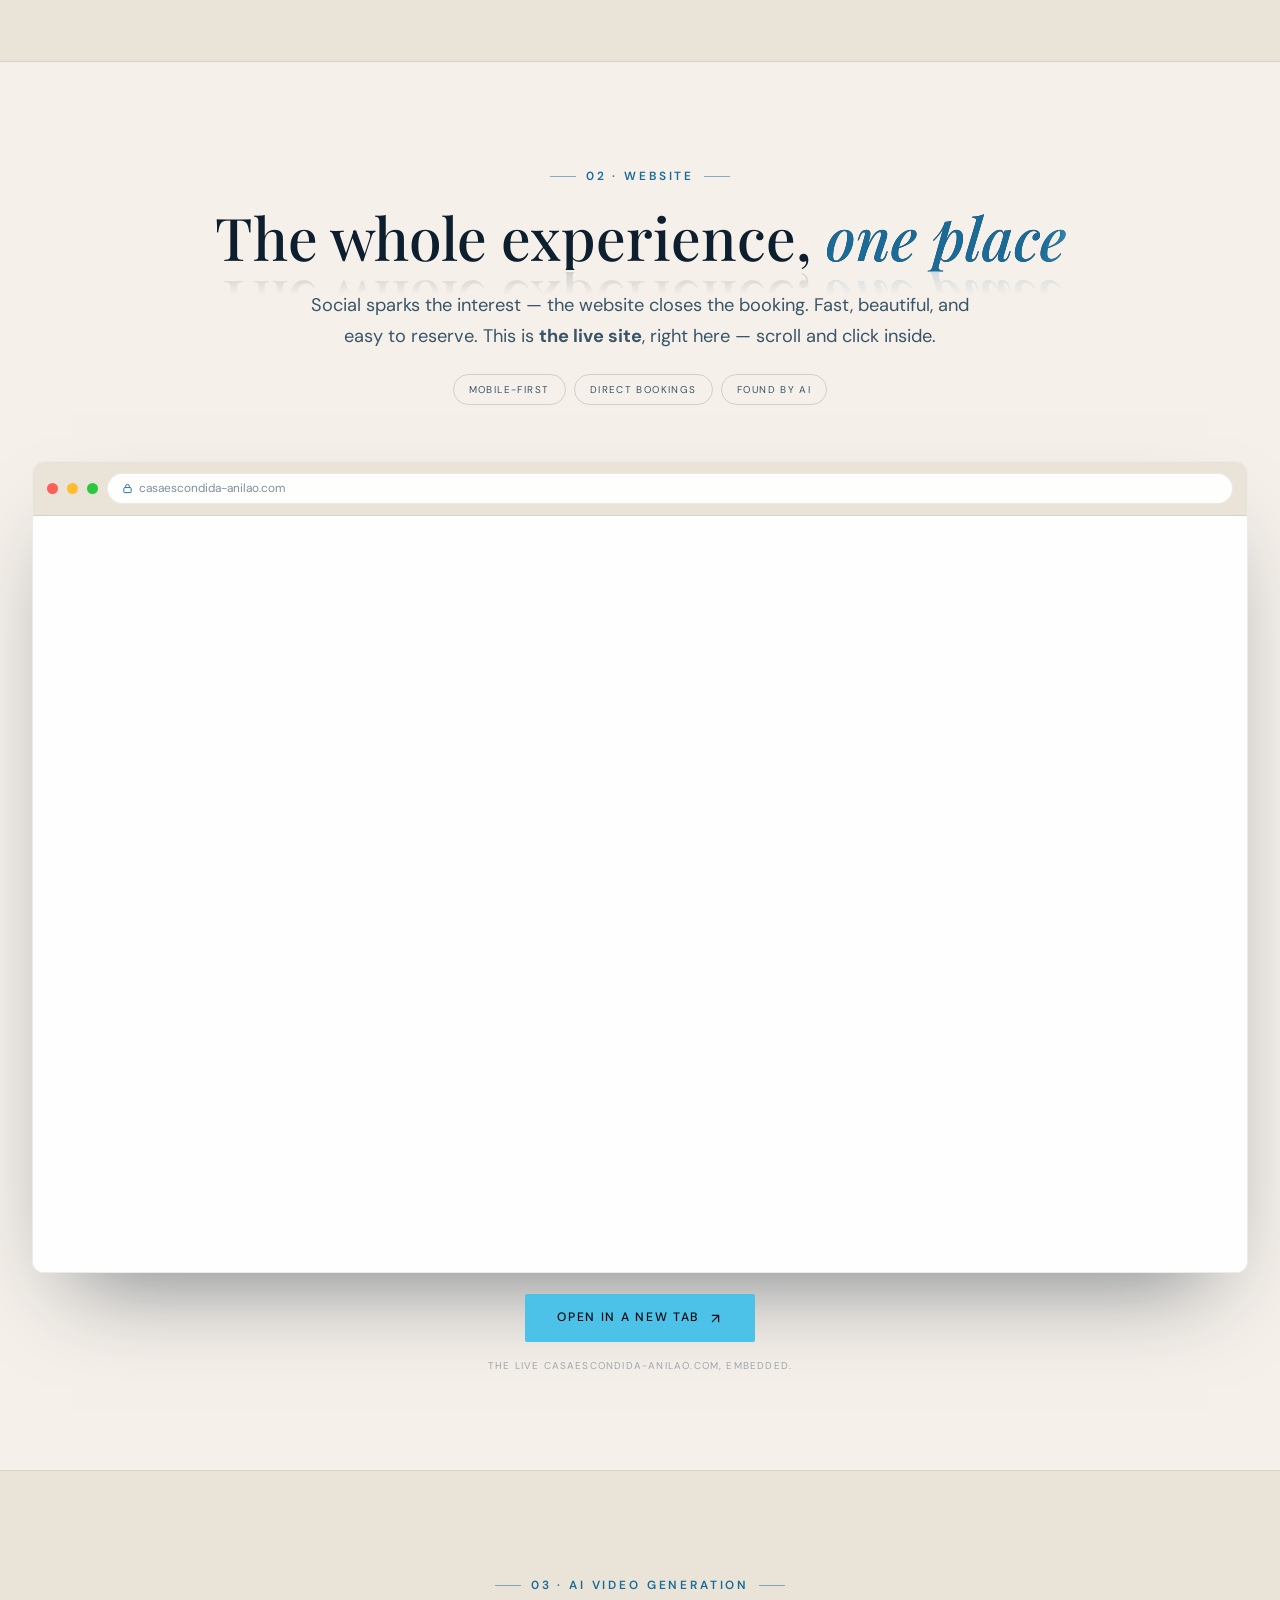
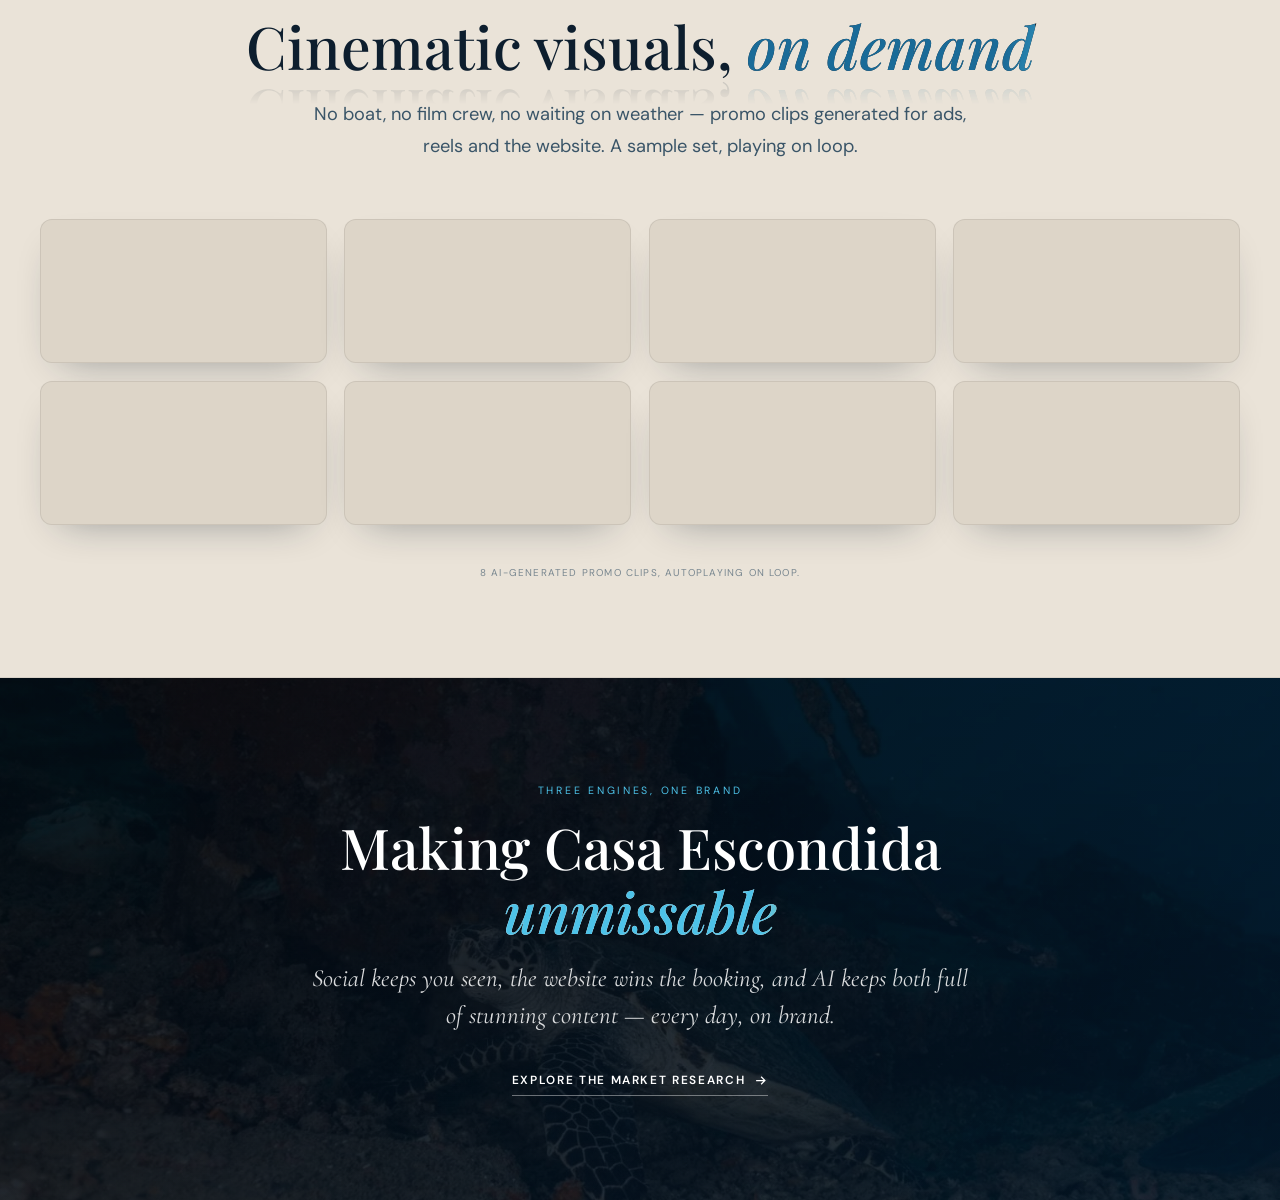
==== commit ae81012d: "v11: widen the website preview frame (#website inner max-width 1560px) Co-Authored-By: Claude Opus 4" ====
--- a/index.html
+++ b/index.html
@@ -13,7 +13,7 @@
 <link rel="preconnect" href="https://fonts.googleapis.com"/>
 <link rel="preconnect" href="https://fonts.gstatic.com" crossorigin/>
 <link href="https://fonts.googleapis.com/css2?family=Playfair+Display:ital,wght@0,300;0,400;0,500;1,300;1,400&family=DM+Sans:wght@300;400;500;600&family=Cormorant+Garamond:ital,wght@0,300;0,400;1,300;1,400&display=swap" rel="stylesheet"/>
-<link rel="stylesheet" href="styles.css?v=10"/>
+<link rel="stylesheet" href="styles.css?v=11"/>
 </head>
 <body>
 <div id="pg-bar"></div>
@@ -259,6 +259,6 @@
   <div class="lb-cap" id="lbCap"></div>
 </div>
 
-<script src="app.js?v=10" defer></script>
+<script src="app.js?v=11" defer></script>
 </body>
 </html>
--- a/styles.css
+++ b/styles.css
@@ -553,6 +553,7 @@
 
 /* ── WEBSITE — single whole-site view ── */
 .web-wrap{max-width:100%;margin:0 auto;}
+#website .inner{max-width:1560px;}
 .web-note{text-align:center;margin-top:1.3rem;}
 
 /* ── AI grid: 6 (3×2) ── */
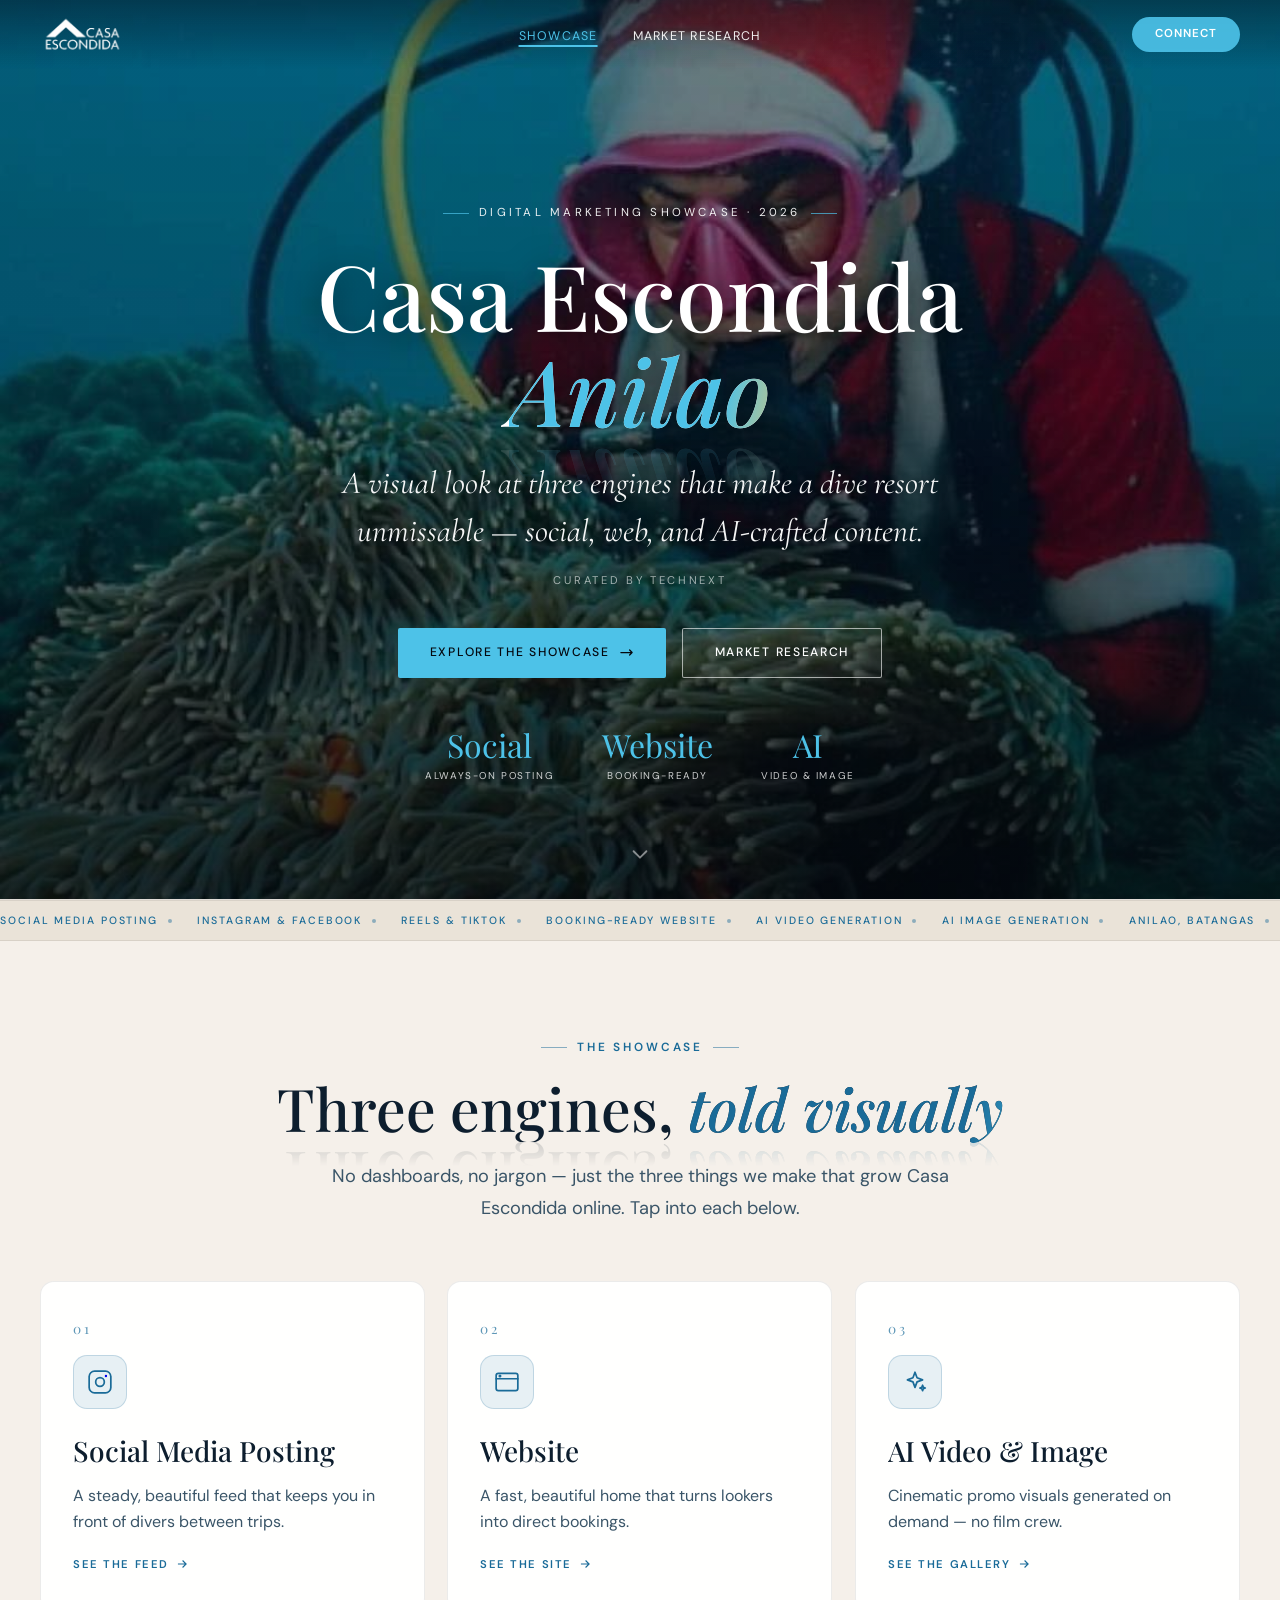
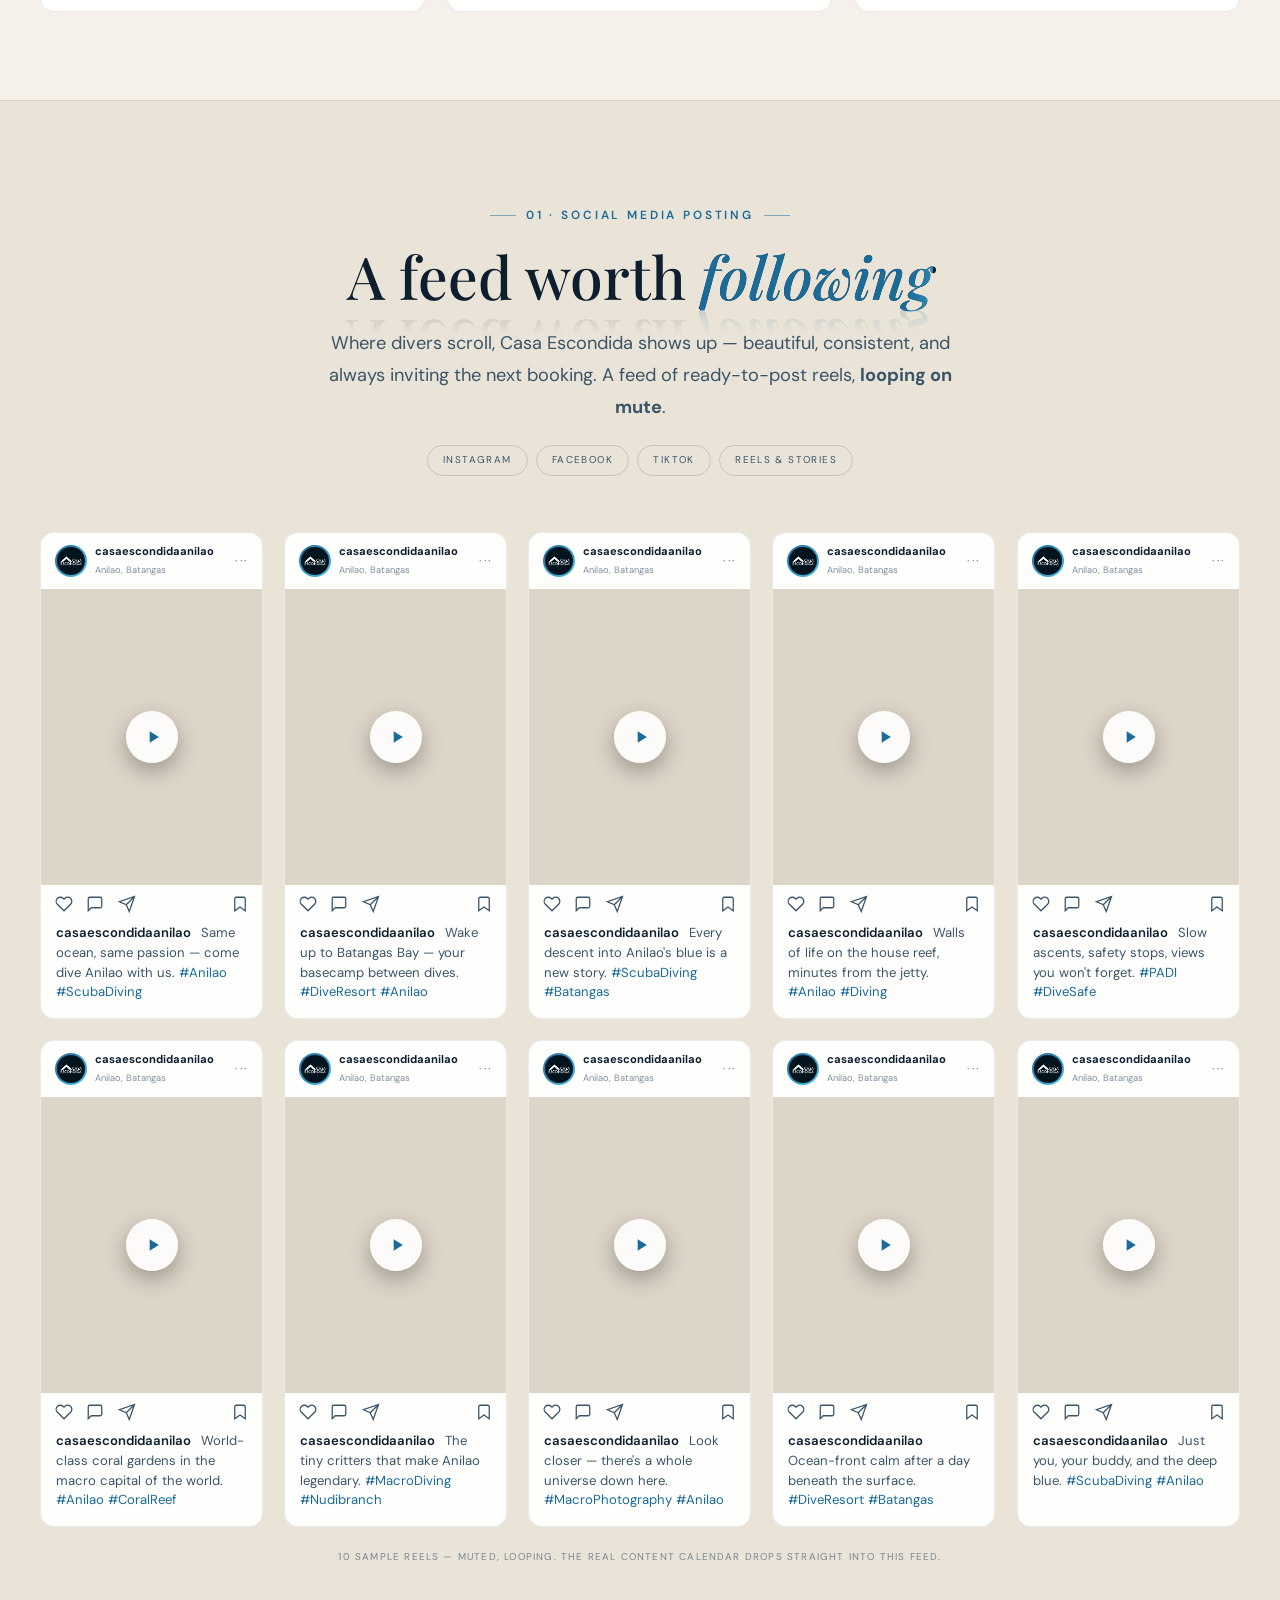
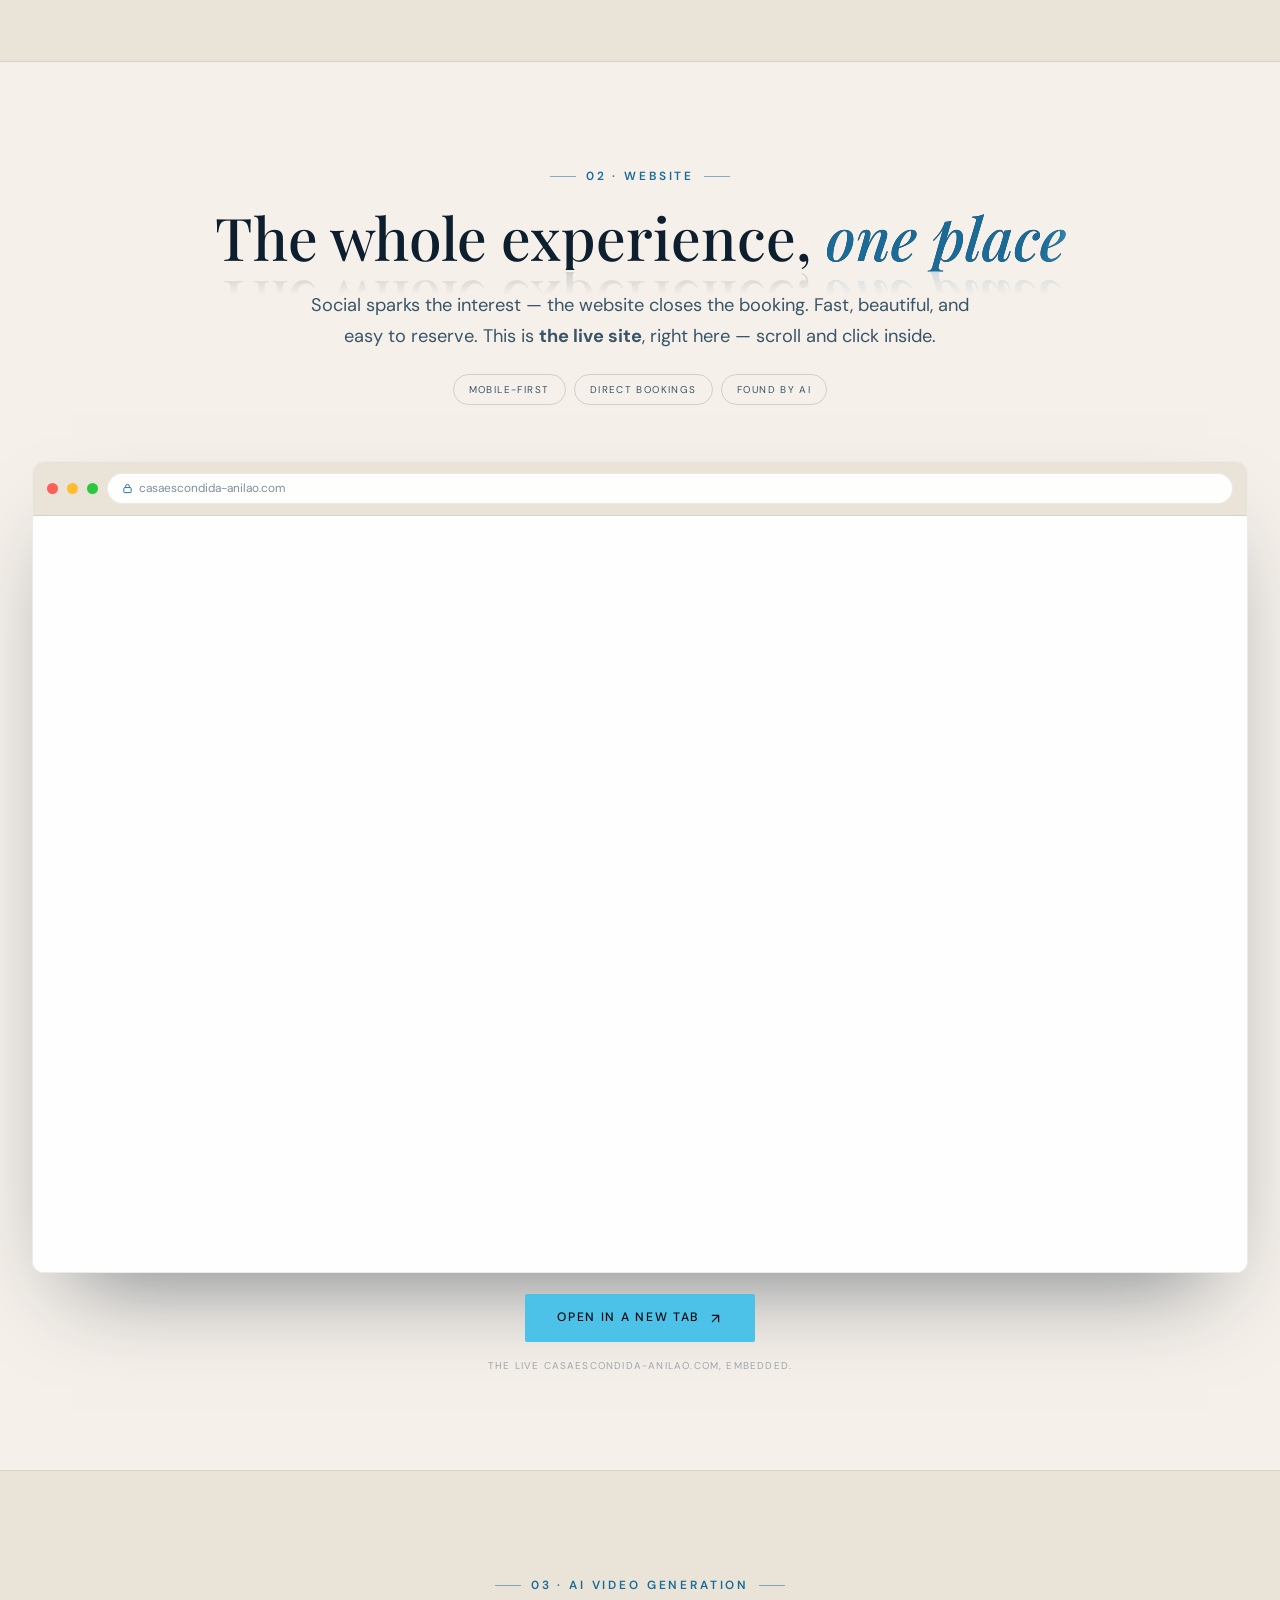
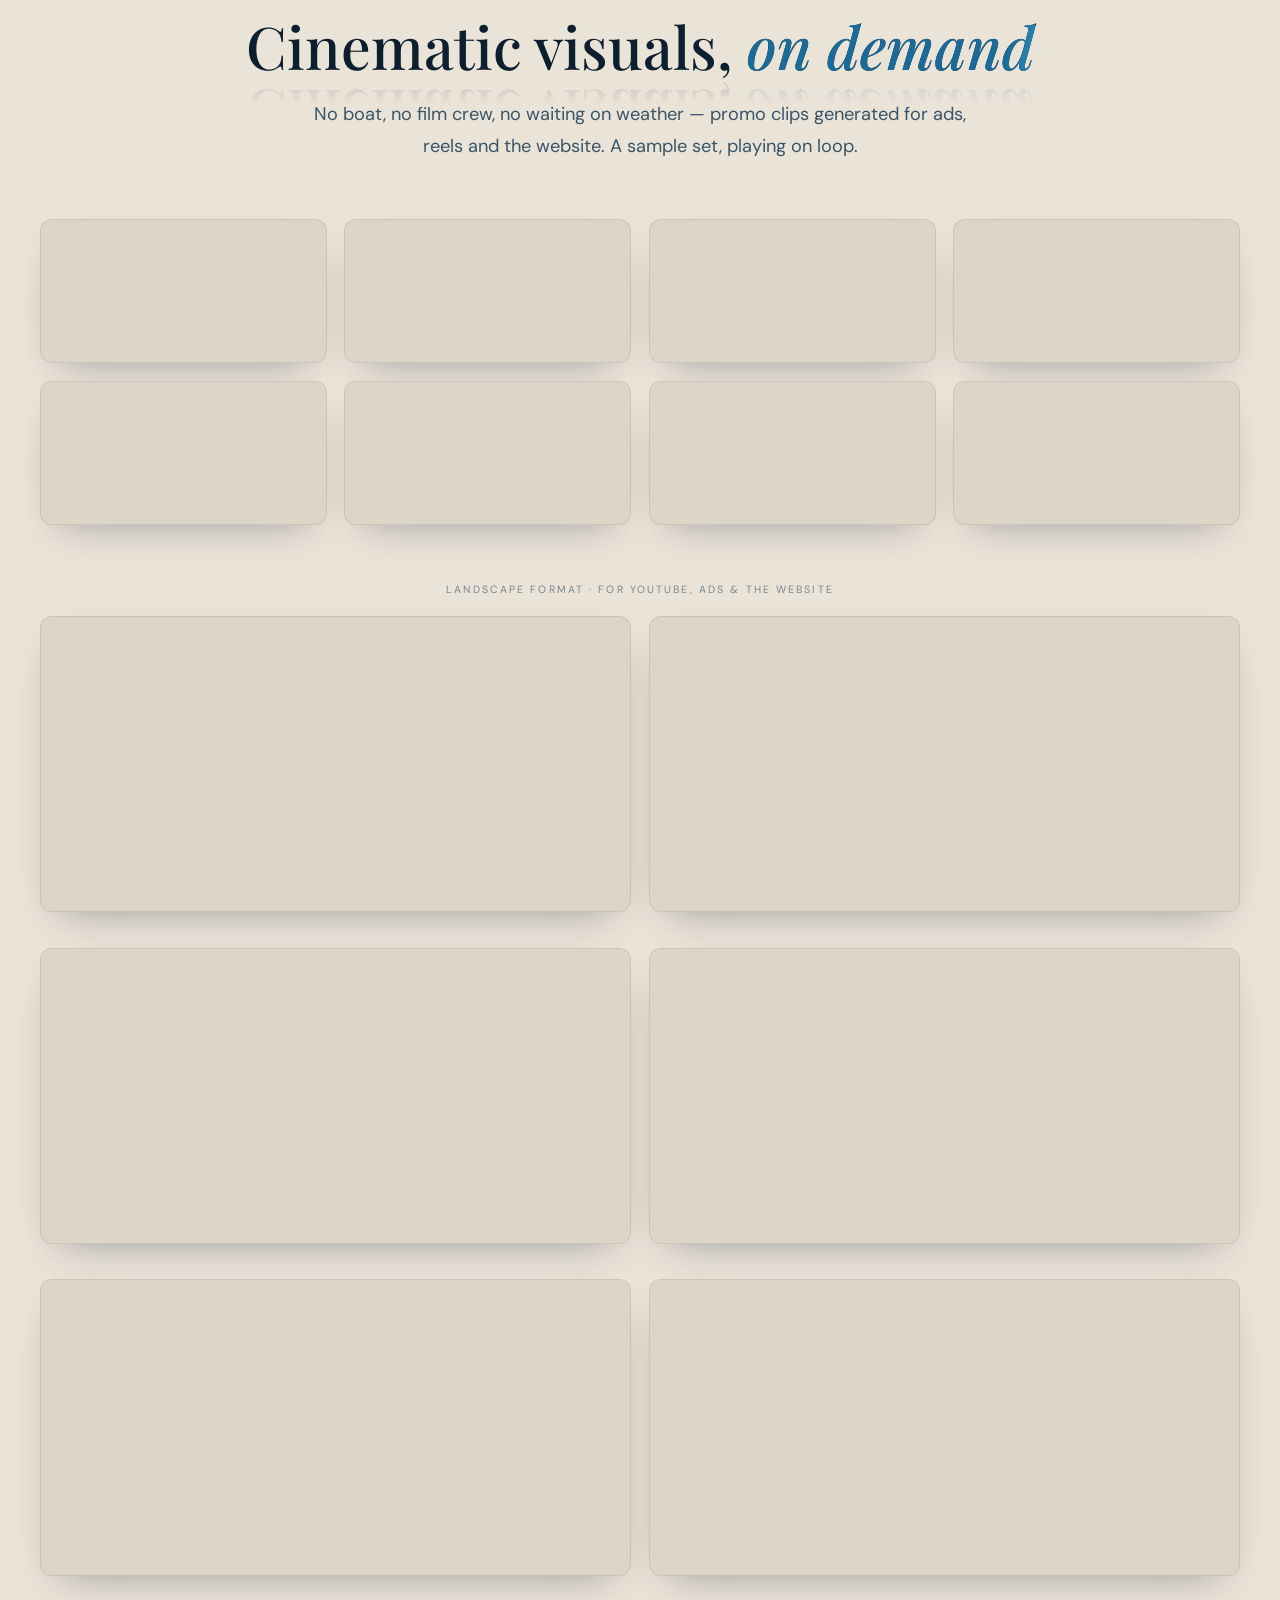
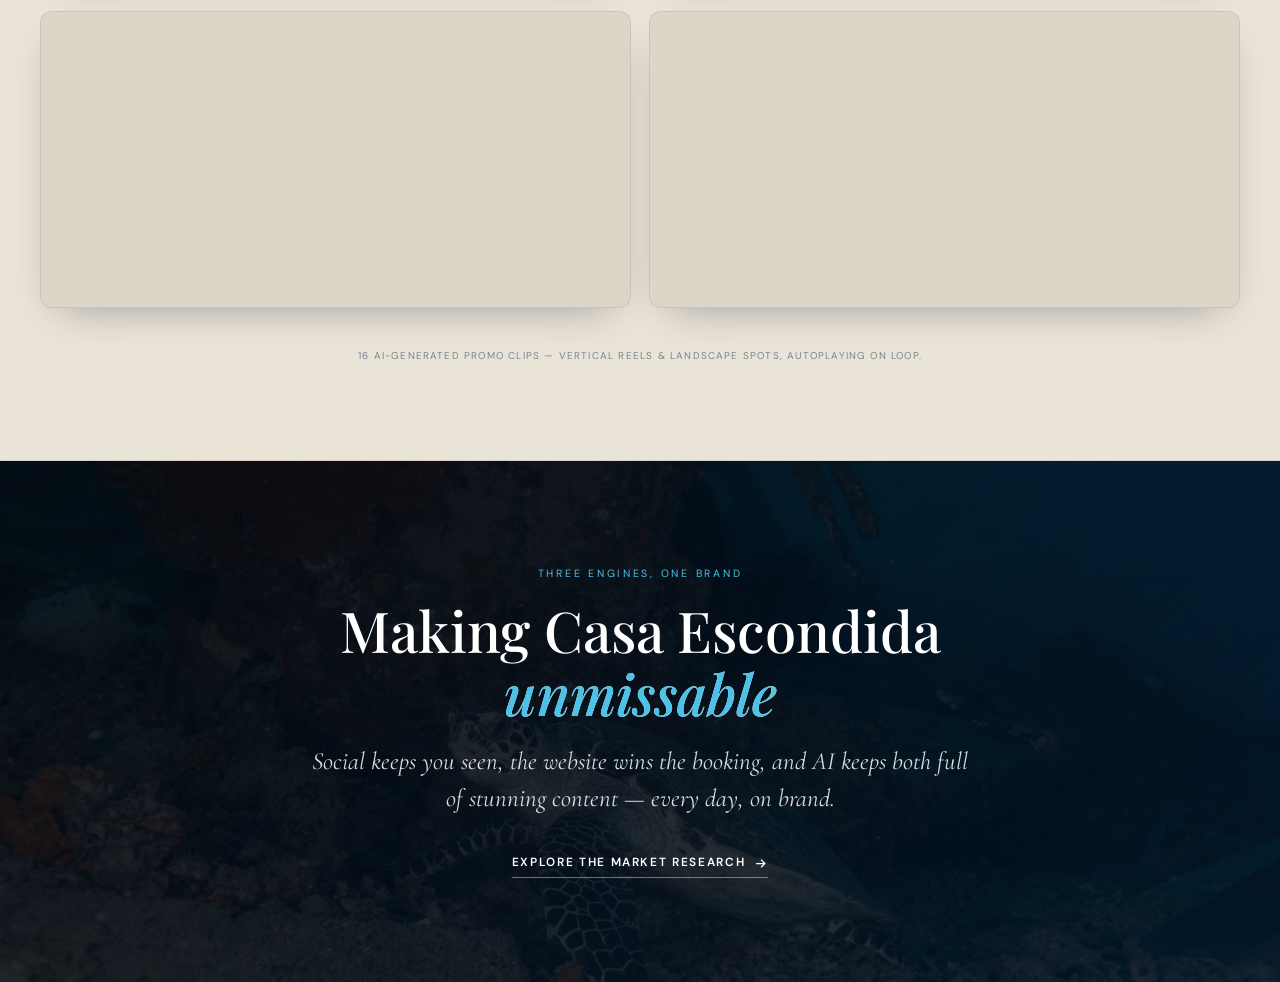
==== commit 2b25dee0: "v12: add 2-column landscape video row to the AI gallery 8 horizontal 4:3 clips (New folder (3), comp" ====
--- a/index.html
+++ b/index.html
@@ -13,7 +13,7 @@
 <link rel="preconnect" href="https://fonts.googleapis.com"/>
 <link rel="preconnect" href="https://fonts.gstatic.com" crossorigin/>
 <link href="https://fonts.googleapis.com/css2?family=Playfair+Display:ital,wght@0,300;0,400;0,500;1,300;1,400&family=DM+Sans:wght@300;400;500;600&family=Cormorant+Garamond:ital,wght@0,300;0,400;1,300;1,400&display=swap" rel="stylesheet"/>
-<link rel="stylesheet" href="styles.css?v=11"/>
+<link rel="stylesheet" href="styles.css?v=12"/>
 </head>
 <body>
 <div id="pg-bar"></div>
@@ -235,7 +235,18 @@
       <div class="vclip" data-video><video autoplay muted loop playsinline preload="metadata" src="img/ai/a8.mp4"></video></div>
       <div class="vclip" data-video><video autoplay muted loop playsinline preload="metadata" src="img/ai/a6.mp4"></video></div>
     </div>
-    <p class="panel-note rv" style="text-align:center;margin-top:1.4rem;">8 AI-generated promo clips, autoplaying on loop.</p>
+    <div class="vgal-sub rv">Landscape format · for YouTube, ads &amp; the website</div>
+    <div class="vgal-wide rv" id="vgalWide">
+      <div class="vclip" data-video><video autoplay muted loop playsinline preload="metadata" src="img/ai/h1.mp4"></video></div>
+      <div class="vclip" data-video><video autoplay muted loop playsinline preload="metadata" src="img/ai/h2.mp4"></video></div>
+      <div class="vclip" data-video><video autoplay muted loop playsinline preload="metadata" src="img/ai/h3.mp4"></video></div>
+      <div class="vclip" data-video><video autoplay muted loop playsinline preload="metadata" src="img/ai/h4.mp4"></video></div>
+      <div class="vclip" data-video><video autoplay muted loop playsinline preload="metadata" src="img/ai/h5.mp4"></video></div>
+      <div class="vclip" data-video><video autoplay muted loop playsinline preload="metadata" src="img/ai/h6.mp4"></video></div>
+      <div class="vclip" data-video><video autoplay muted loop playsinline preload="metadata" src="img/ai/h7.mp4"></video></div>
+      <div class="vclip" data-video><video autoplay muted loop playsinline preload="metadata" src="img/ai/h8.mp4"></video></div>
+    </div>
+    <p class="panel-note rv" style="text-align:center;margin-top:1.4rem;">16 AI-generated promo clips — vertical reels &amp; landscape spots, autoplaying on loop.</p>
   </div>
 </section>
 
@@ -259,6 +270,6 @@
   <div class="lb-cap" id="lbCap"></div>
 </div>
 
-<script src="app.js?v=11" defer></script>
+<script src="app.js?v=12" defer></script>
 </body>
 </html>
--- a/styles.css
+++ b/styles.css
@@ -650,3 +650,7 @@
 .vclip{break-inside:avoid;margin:0 0 1.1rem;border-radius:12px;overflow:hidden;border:1px solid var(--border);box-shadow:0 16px 40px -22px rgba(13,30,46,.45);background:var(--bg3);transition:transform .4s cubic-bezier(.22,1,.36,1),box-shadow .4s ease,border-color .3s ease;}
 .vclip:hover{transform:translateY(-5px);box-shadow:0 26px 60px -26px rgba(26,107,152,.5);border-color:var(--accent);}
 .vclip video{display:block;width:100%;height:auto;}
+/* horizontal-format clips — 2 columns */
+.vgal-wide{display:grid;grid-template-columns:1fr 1fr;gap:1.1rem;margin-top:1.1rem;}
+@media(max-width:680px){.vgal-wide{grid-template-columns:1fr;}}
+.vgal-sub{text-align:center;font-size:.66rem;letter-spacing:.2em;text-transform:uppercase;color:var(--text3);margin:2.4rem 0 .2rem;}
